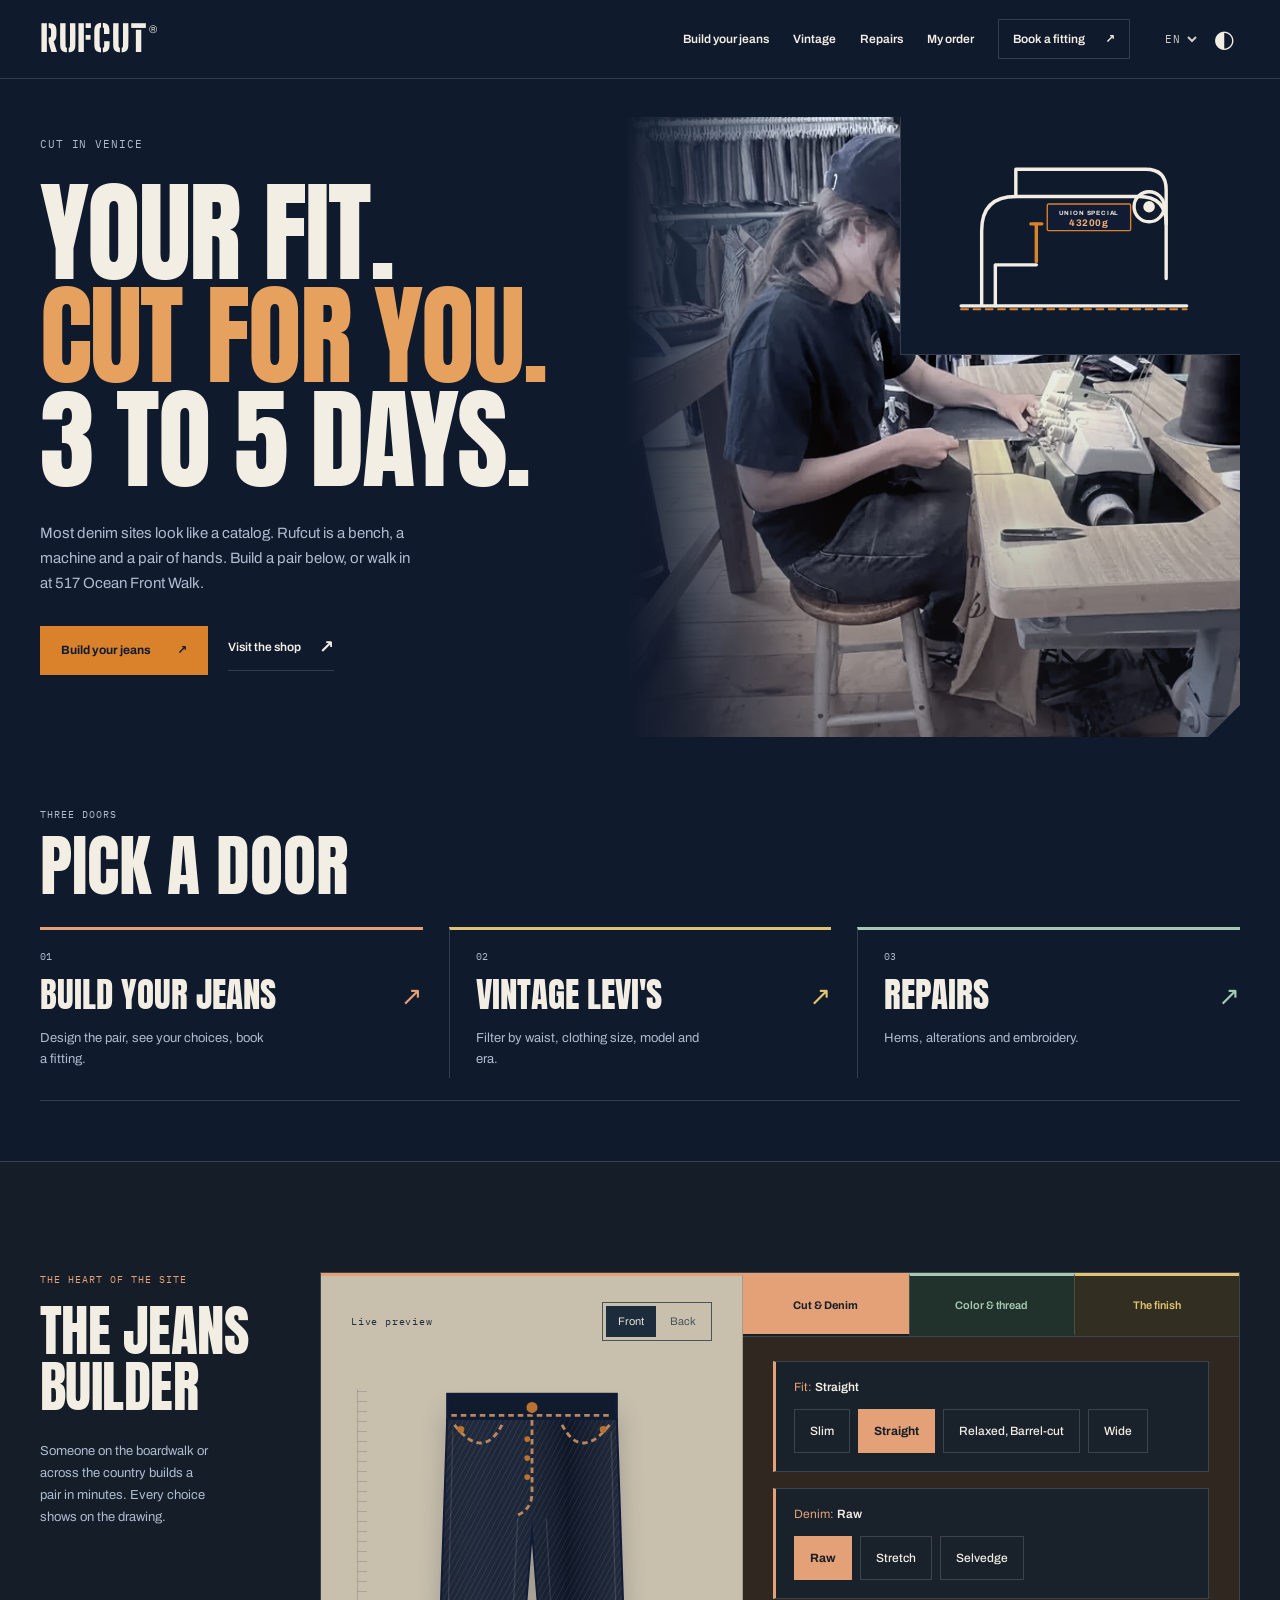
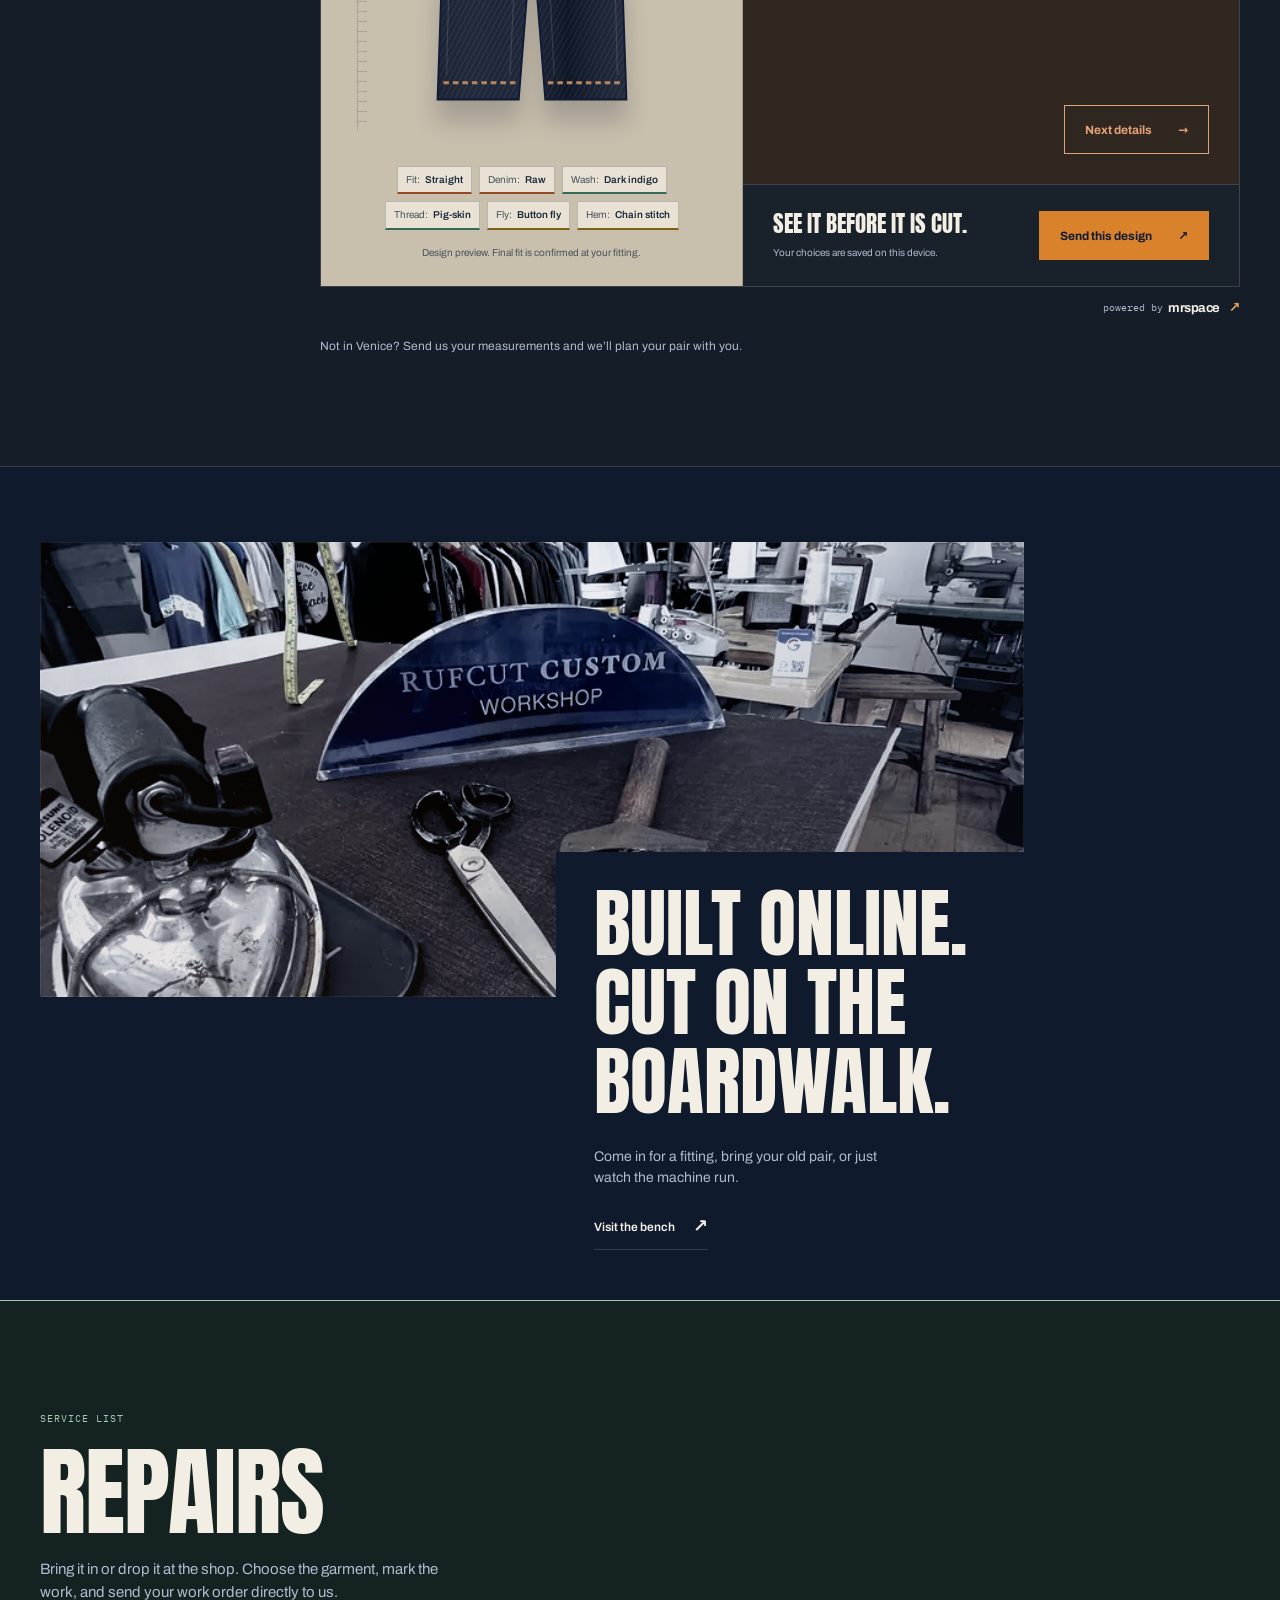
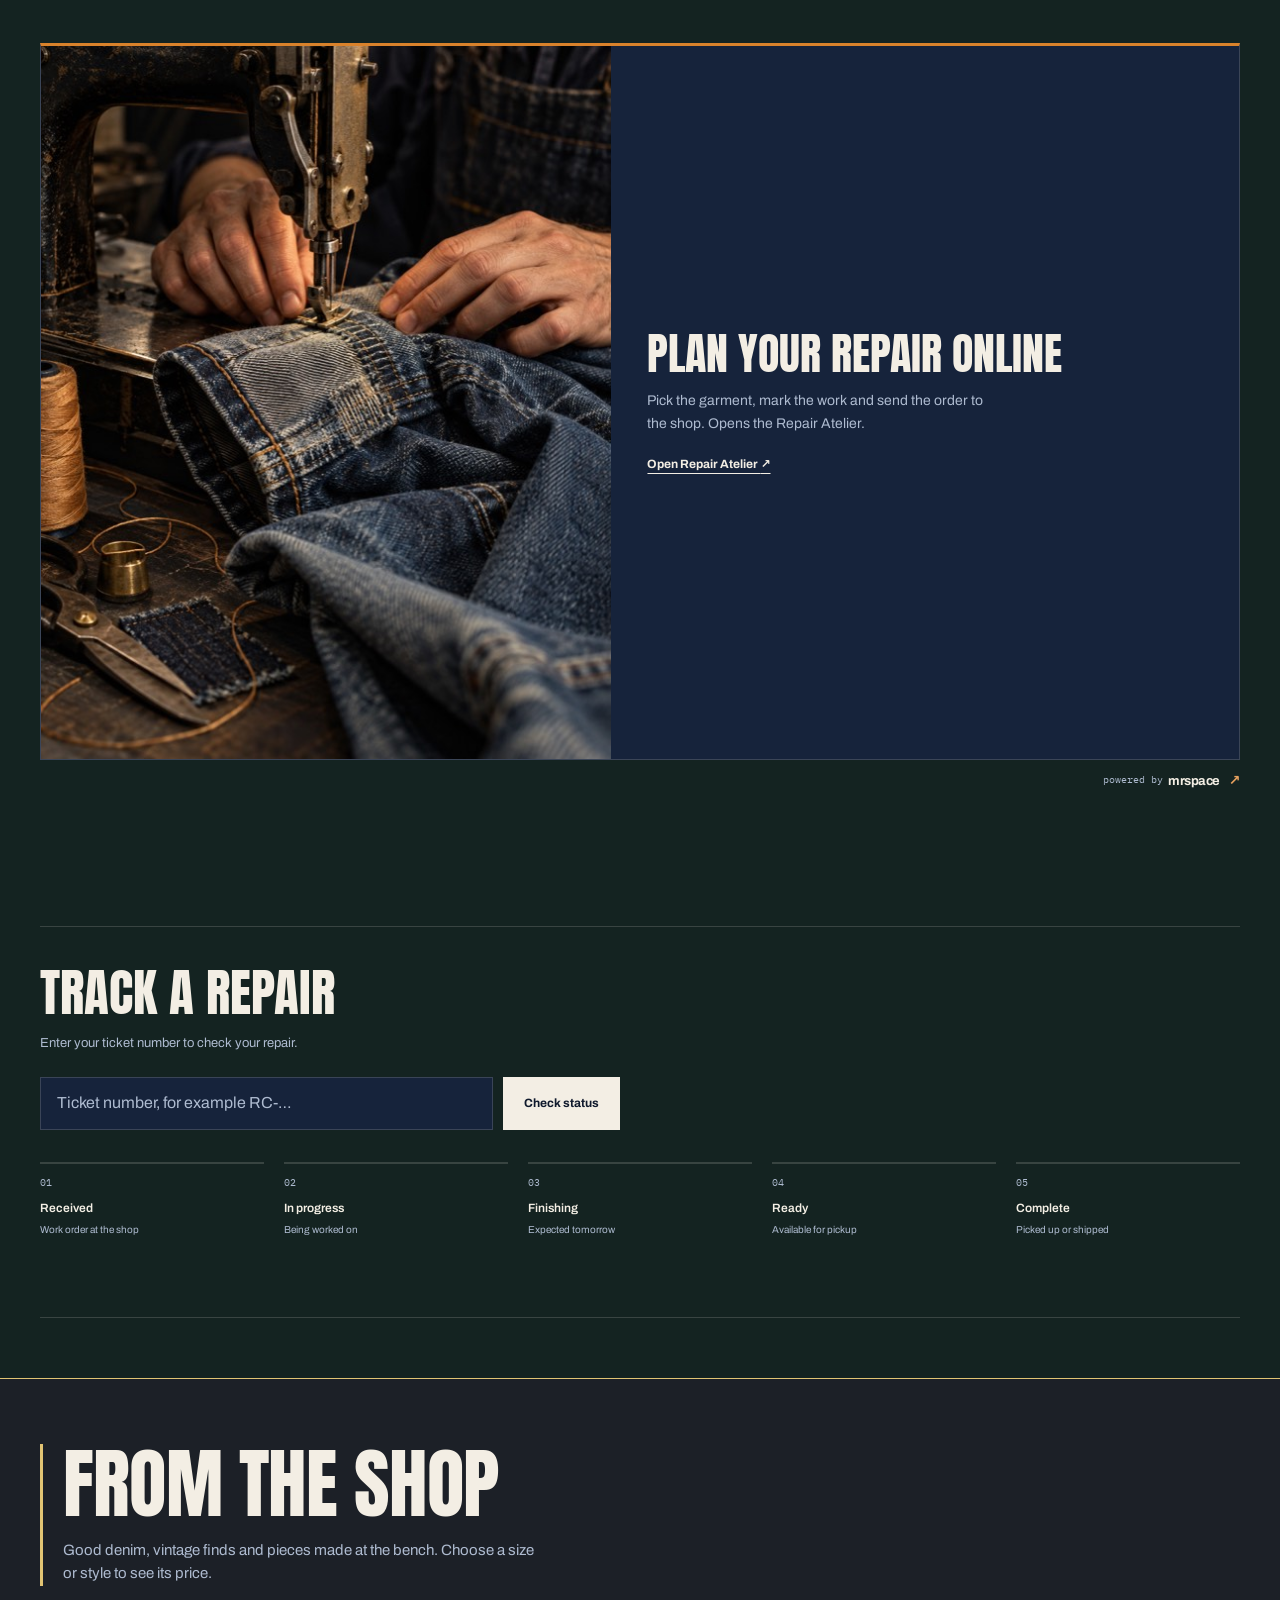
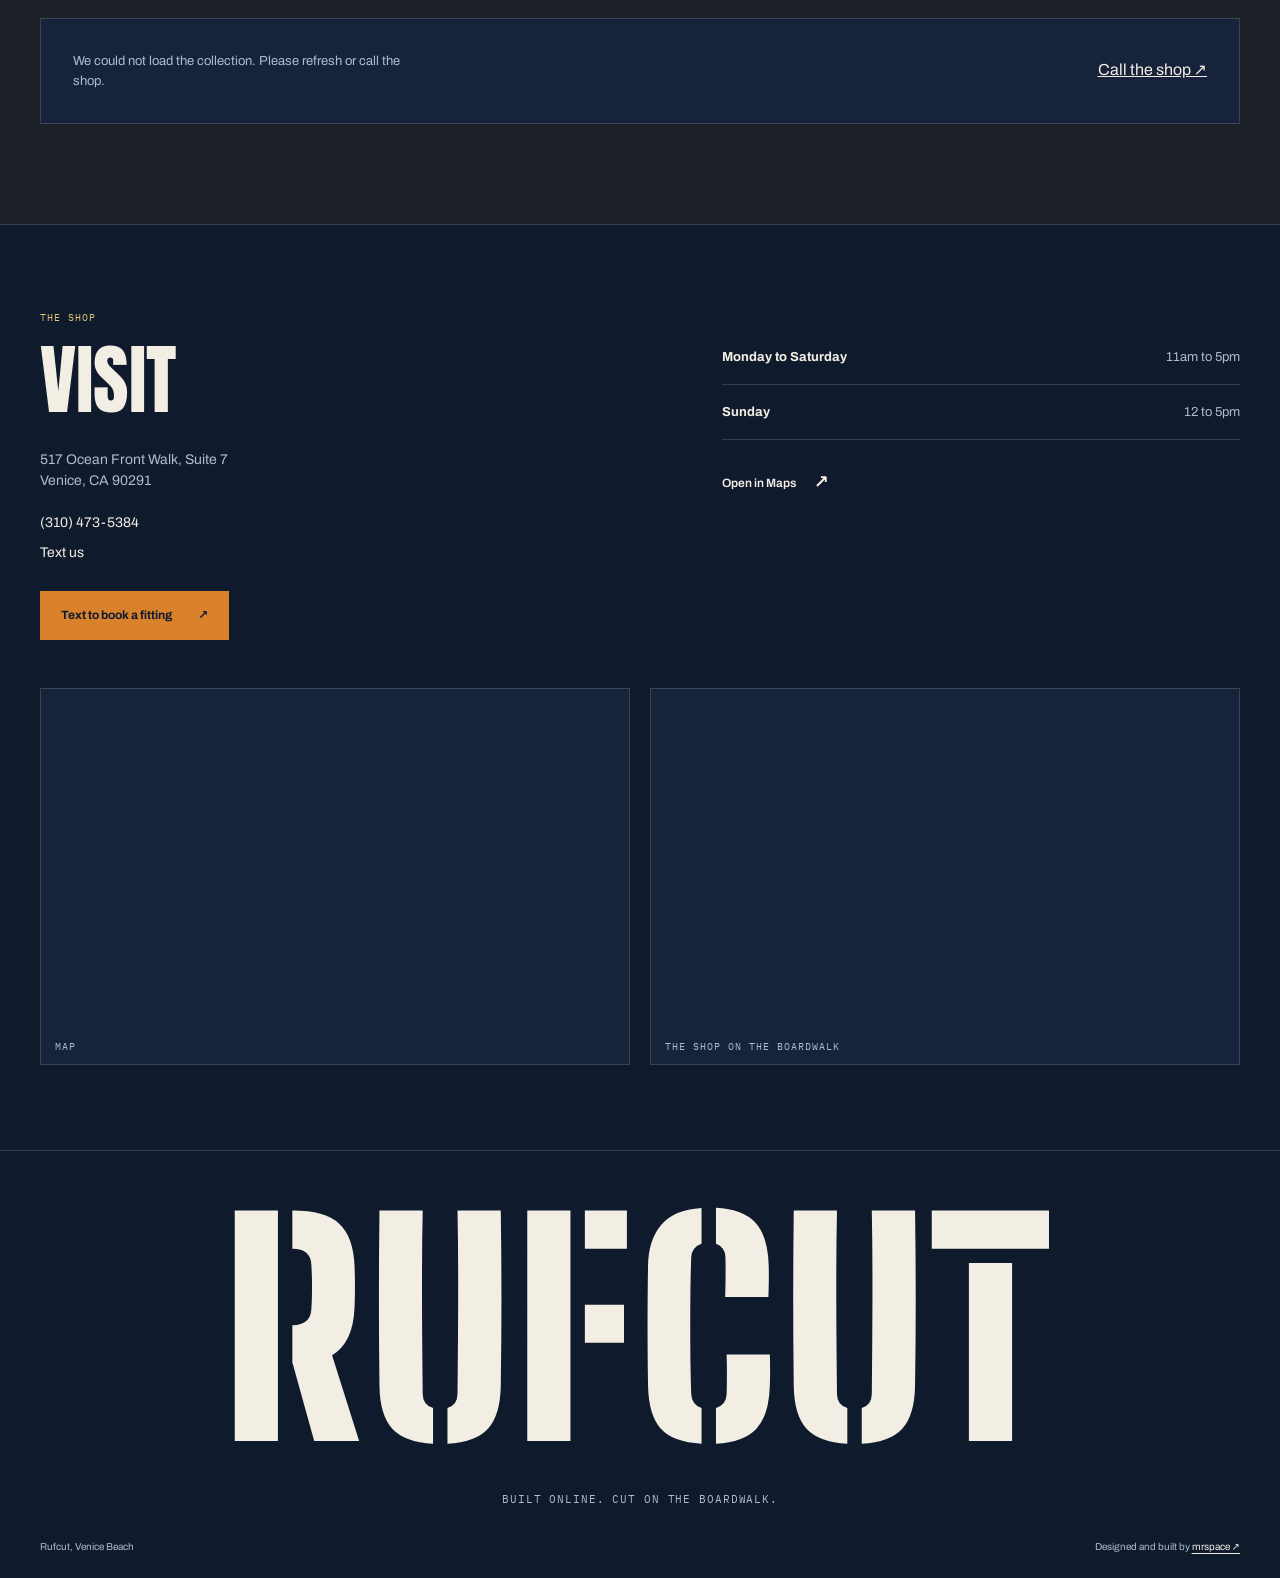
==== index.html @ 34ff06d5 "Add files via upload" ====
<!DOCTYPE html>
<html lang="en" data-theme="dark">
<head>
<meta charset="utf-8"><meta name="viewport" content="width=device-width,initial-scale=1,viewport-fit=cover">
<script>try{const savedTheme=localStorage.getItem('rufcut-theme');if(['light','dark'].includes(savedTheme))document.documentElement.dataset.theme=savedTheme}catch{}</script>
<title>Rufcut | Custom denim, vintage & repairs</title>
<meta name="description" content="Custom jeans, vintage denim and clothing repairs in Venice Beach. Design your pair or plan a repair with Rufcut.">
<meta name="robots" content="index,follow"><link rel="canonical" href="https://www.rufcutjeans.com/"><meta property="og:title" content="Rufcut | Custom denim, vintage & repairs"><meta property="og:image" content="https://www.rufcutjeans.com/media/rufcut-store.webp">
<link rel="icon" href="data:image/svg+xml,<svg xmlns='http://www.w3.org/2000/svg' viewBox='0 0 100 100'><rect width='100' height='100' fill='%231B2A4E'/><rect x='14' y='14' width='72' height='72' fill='none' stroke='%23D9822B' stroke-width='5' stroke-dasharray='9 6'/></svg>">
<link rel="preload" href="media/rufcut-store.webp" as="image" fetchpriority="high" imagesrcset="media/rufcut-store-576.webp 576w, media/rufcut-store-768.webp 768w, media/rufcut-store.webp 1152w" imagesizes="(max-width: 767px) calc(100vw - 36px), (max-width: 1100px) 46vw, 604px"><link rel="preload" href="../assets/fonts/studio-3.woff2" as="font" type="font/woff2" crossorigin>
<link rel="stylesheet" href="fonts.css?v=20261014-stencil"><link rel="stylesheet" href="homepage.css?v=20261014-stencil">
<script defer src="../assets/ms-config.js"></script><script defer src="../assets/i18n.js?v=20261008-editor" data-dict="rufcut-" data-dict-version="20261011-catalog"></script><script defer src="pair-order.js?v=20261009-orders"></script><script defer src="homepage.js?v=20261014-visit"></script><script defer src="../assets/ms-storefront.js?v=20261014-cart"></script><script defer src="../assets/ms-site-catalog.js?v=20261014-handover"></script><script defer src="homepage-stock.js?v=20261014-handover"></script>
<script type="application/json" id="ms-editor-config">{"version":1,"page":{"en":"Home","tr":"Ana sayfa","es":"Inicio","de":"Startseite","fr":"Accueil"},"sections":{"opening":{"en":"Opening","tr":"Açılış","es":"Presentación","de":"Einstieg","fr":"Présentation"},"doors":{"en":"Three doors","tr":"Üç kapı","es":"Tres puertas","de":"Drei Türen","fr":"Trois portes"},"maker":{"en":"Jean Maker","tr":"Jean Maker","es":"Jean Maker","de":"Jean Maker","fr":"Jean Maker"},"workshop":{"en":"Workshop story","tr":"Atölye hikâyesi","es":"Historia del taller","de":"Werkstattgeschichte","fr":"Histoire de l’atelier"},"repairs":{"en":"Repairs","tr":"Tamir","es":"Reparaciones","de":"Reparaturen","fr":"Retouches"},"tracking":{"en":"Repair tracking","tr":"Tamir takibi","es":"Seguimiento de reparación","de":"Reparaturverfolgung","fr":"Suivi des retouches"},"vintage":{"en":"Vintage shop","tr":"Vintage mağazası","es":"Tienda vintage","de":"Vintage-Shop","fr":"Boutique vintage"},"visit":{"en":"Shop and contact","tr":"Mağaza ve iletişim","es":"Tienda y contacto","de":"Laden und Kontakt","fr":"Boutique et contact"}},"fields":{"openingPhoto":{"en":"Opening photo","tr":"Açılış fotoğrafı","es":"Foto de presentación","de":"Einstiegsfoto","fr":"Photo de présentation"},"workshopPhoto":{"en":"Workshop photo","tr":"Atölye fotoğrafı","es":"Foto del taller","de":"Werkstattfoto","fr":"Photo de l’atelier"},"cutDenim":{"en":"Cut & Denim button","tr":"Cut & Denim düğmesi","es":"Botón Corte y denim","de":"Schaltfläche Schnitt und Denim","fr":"Bouton Coupe et denim"},"maker-tab-0":{"en":"Cut & Denim button","tr":"Cut & Denim düğmesi","es":"Botón Corte y denim","de":"Schaltfläche Schnitt und Denim","fr":"Bouton Coupe et denim"}}}</script>
</head>
<body>
<a class="skip-link" href="#build" data-ms-field="page.a.1">Skip to content</a>
<header><div class="wrap header-inner"><a class="logo" href="#top" data-noi18n data-ms-field="header.a.1">RUFCUT<span aria-hidden="true">®</span></a>
<nav aria-label="Main"><a href="#build" data-ms-field="header.a.2">Build your jeans</a><a href="#vintage" data-ms-field="header.a.3">Vintage</a><a href="#repairs" data-ms-field="header.a.4">Repairs</a><a href="#order" data-ms-field="header.a.5">My order</a><a class="book" href="#visit" data-ms-field="header.a.6">Book a fitting <span aria-hidden="true">↗</span></a></nav>
<div class="header-tools"><span data-lang-host></span><button id="themeToggle" data-ms-editor-nav type="button" aria-label="Switch color theme" data-ms-field="themeToggle"><span aria-hidden="true">◐</span></button></div></div></header>
<main id="top">
<section class="hero" data-ms-section="opening"><div class="wrap hero-layout">
<div class="hero-copy"><p class="hero-kicker" data-ms-field="opening.p.1">Cut in Venice</p><h1 data-ms-step="Your main promise and turnaround, from the original Rufcut prototype. Tap to change it." data-ms-field="opening.h1.1"><span>Your fit.</span><span class="accent">Cut for you.</span><span>3 to 5 days.</span></h1><p data-ms-field="opening.p.2">Most denim sites look like a catalog. Rufcut is a bench, a machine and a pair of hands. Build a pair below, or walk in at 517 Ocean Front Walk.</p><div class="hero-actions"><a class="btn primary" href="#build" data-ms-field="opening.a.1">Build your jeans <span aria-hidden="true">↗</span></a><a class="text-link" href="#visit" data-ms-field="opening.a.2">Visit the shop <span aria-hidden="true">↗</span></a></div></div>
<div class="hero-art"><img id="openingPhoto" data-ms-edit data-ms-label="openingPhoto" data-ms-step="photo" src="media/rufcut-store.webp" srcset="media/rufcut-store-576.webp 576w, media/rufcut-store-768.webp 768w, media/rufcut-store.webp 1152w" sizes="(max-width: 767px) calc(100vw - 36px), (max-width: 1100px) 46vw, 604px" width="1152" height="1536" alt="Sewing denim in Rufcut’s Venice Beach atelier" fetchpriority="high" data-ms-field="openingPhoto"><aside class="machine-corner"><svg class="machine-plate" viewBox="0 0 400 300" role="img" aria-label="Union Special 43200g sewing machine" fill="none" stroke="currentColor" stroke-width="5" stroke-linejoin="round" stroke-linecap="round">
     <path d="M40 250H370M70 250V140Q70 90 120 90H300Q340 90 340 130V210"/>
     <path d="M120 90V50H310Q340 50 340 80V130"/>
     <circle cx="315" cy="105" r="22"/><circle cx="315" cy="105" r="6" fill="#F3EEE4"/>
     <path d="M90 250V190H150"/>
     <g class="machine-mark" stroke="none" text-anchor="middle" font-family="Archivo,Arial,sans-serif" font-weight="700">
      <rect x="166" y="101" width="122" height="39" rx="2" fill="#111B33" stroke="#D9822B" stroke-width="2"/>
      <text x="227" y="117" fill="#F3EEE4" font-size="9" letter-spacing="1.2">UNION SPECIAL</text>
      <text x="227" y="133" fill="#F1B177" font-size="14" letter-spacing=".8">43200g</text>
     </g>
     <g class="needle"><path d="M150 130V185" stroke="#D9822B"/><path d="M142 130H158" stroke="#D9822B"/></g>
     <path d="M40 255H370" stroke="#D9822B" stroke-width="3" stroke-dasharray="10 8"/>
    </svg></aside></div>
</div></section>
<section data-ms-section="doors" class="doors-section" aria-labelledby="doorsTitle"><div class="wrap"><p class="section-kicker" data-ms-field="doors.p.1">Three doors</p><h2 id="doorsTitle" data-ms-field="doorsTitle">Pick a door</h2><div class="studio-links"><a href="#build" data-ms-field="doors.a.1"><span class="door-number" aria-hidden="true">01</span><strong>Build your jeans <span aria-hidden="true">↗</span></strong><p data-ms-field="doors.p.2">Design the pair, see your choices, book a fitting.</p></a><a href="#vintage" data-ms-field="doors.a.2"><span class="door-number" aria-hidden="true">02</span><strong>Vintage Levi's <span aria-hidden="true">↗</span></strong><p data-ms-field="doors.p.3">Filter by waist, clothing size, model and era.</p></a><a href="#repairs" data-ms-field="doors.a.3"><span class="door-number" aria-hidden="true">03</span><strong>Repairs <span aria-hidden="true">↗</span></strong><p data-ms-field="doors.p.4">Hems, alterations and embroidery.</p></a></div></div></section>
<section data-ms-section="maker" id="build" class="maker-section"><div class="wrap">
<div class="section-heading"><p class="section-kicker" data-ms-field="maker.p.1">The heart of the site</p><h2 data-ms-field="maker.h2.1">The jeans builder</h2><p data-ms-field="maker.p.2">Someone on the boardwalk or across the country builds a pair in minutes. Every choice shows on the drawing.</p></div>
<div class="builder" data-ms-group data-ms-step="Your Jean Maker. Confirm fits, fabrics and finishes before launch.">
<div class="preview"><div class="preview-top"><span>Live preview</span><div class="view-switch" role="group" aria-label="Preview view"><button type="button" data-view="front" data-ms-editor-nav aria-pressed="true" data-ms-field="maker.button.1">Front</button><button type="button" data-view="back" data-ms-editor-nav aria-pressed="false" data-ms-field="maker.button.2">Back</button></div></div>
<div class="garment-stage"><span class="ruler" aria-hidden="true"></span><svg id="jeansPreview" viewBox="-14 0 158 216" aria-label="Preview of your jeans" role="img">
      <defs><pattern id="stripeWide" width="16" height="16" patternUnits="userSpaceOnUse"><rect width="8" height="16" fill="#1E3466"/><rect x="8" width="8" height="16" fill="#F6F3EC"/></pattern><pattern id="stripeNarrow" width="8" height="8" patternUnits="userSpaceOnUse"><rect width="4" height="8" fill="#1E3466"/><rect x="4" width="4" height="8" fill="#F6F3EC"/></pattern><pattern id="denimWeave" width="3" height="3" patternUnits="userSpaceOnUse" patternTransform="rotate(28)"><path d="M0 0V3" stroke="#ffffff" stroke-opacity=".16" stroke-width=".6"/></pattern><linearGradient id="clothLight" x1="0" x2="1"><stop stop-color="#000" stop-opacity=".2"/><stop offset=".35" stop-color="#fff" stop-opacity=".05"/><stop offset=".65" stop-color="#000" stop-opacity=".16"/><stop offset="1" stop-color="#fff" stop-opacity=".09"/></linearGradient><clipPath id="jeansClip"><path id="jClip" d="M12 24 L6 200 H56 L65 86 L74 200 H124 L118 24 Z"/></clipPath></defs>
      <path id="jBody" d="M12 24 L6 200 H56 L65 86 L74 200 H124 L118 24 Z" fill="#111B2E" stroke="#111B33" stroke-width="2.5"/>
      <rect id="jBand" x="12" y="8" width="106" height="16" fill="#111B2E" stroke="#111B33" stroke-width="2.5"/>
      <g clip-path="url(#jeansClip)" pointer-events="none"><rect x="-10" y="24" width="150" height="180" fill="url(#denimWeave)"/><rect x="-10" y="24" width="150" height="180" fill="url(#clothLight)"/></g><g fill="none" stroke="#ffffff" stroke-opacity=".12" stroke-width=".8"><path d="M15 31L11 185M115 31L119 185M56 86L51 185M74 86L79 185"/></g><g id="jStitch" fill="none" stroke="#D9822B" stroke-width="1.8" stroke-dasharray="3.5 2.5">
       <path d="M14 21 H116"/>
       <path d="M65 24 V70 Q65 80 56 84"/>
       <path d="M16 27 Q34 50 46 27"/><path d="M114 27 Q96 50 84 27"/>
       <path id="hemL" d="M9 190 H55"/><path id="hemR" d="M75 190 H121"/>
      </g>
      <g id="jBack" fill="none" stroke="#B88762" stroke-width="1.4" hidden><path d="M19 47H49L47 76L32 82L17 76ZM81 47H111L113 76L98 82L83 76Z"/><path d="M19 55Q32 66 49 55M81 55Q98 66 111 55M15 31L65 44L115 31"/></g><g id="jFly"></g>
      <rect id="cuffL" x="5" y="186" width="52" height="14" fill="none"/>
      <rect id="cuffR" x="73" y="186" width="52" height="14" fill="none"/>
      <circle id="btn1" cx="65" cy="16" r="4" fill="#B87333" stroke="#111B33" stroke-width="1"/>
      <circle cx="20" cy="30" r="2.2" fill="#B87333"/><circle cx="110" cy="30" r="2.2" fill="#B87333"/>
     </svg></div><div class="summary" id="summary" data-ms-runtime aria-live="polite"></div><p class="preview-note" data-ms-field="maker.p.3">Design preview. Final fit is confirmed at your fitting.</p></div>
<div class="opts"><div class="maker-tabs" role="tablist" aria-label="Jean Maker choices"><button type="button" data-ms-label="cutDenim" id="maker-tab-0" role="tab" aria-controls="maker-panel-0" aria-selected="true" tabindex="0" data-ms-field="maker-tab-0">Cut & Denim</button><button type="button" id="maker-tab-1" role="tab" aria-controls="maker-panel-1" aria-selected="false" tabindex="-1" data-ms-field="maker-tab-1">Color & thread</button><button type="button" id="maker-tab-2" role="tab" aria-controls="maker-panel-2" aria-selected="false" tabindex="-1" data-ms-field="maker-tab-2">The finish</button></div>
<div id="maker-panel-0" role="tabpanel" aria-labelledby="maker-tab-0" class="maker-panel"><div class="step"><h3 data-ms-field="maker.h3.1" data-ms-runtime>Fit: <b id="vFit"></b></h3><div class="chips" data-k="fit"><button class="chip" data-v="Slim" data-ms-field="maker.button.6">Slim</button><button class="chip" data-v="Straight" data-ms-field="maker.button.7">Straight</button><button class="chip" data-v="Relaxed" data-ms-field="maker.button.8">Relaxed, Barrel-cut</button><button class="chip" data-v="Wide" data-ms-field="maker.button.9">Wide</button></div></div><div class="step"><h3 data-ms-field="maker.h3.2" data-ms-runtime>Denim: <b id="vDenim"></b></h3><div class="chips" data-k="denim"><button class="chip" data-v="Raw" data-ms-field="maker.button.10">Raw</button><button class="chip" data-v="Stretch" data-ms-field="maker.button.11">Stretch</button><button class="chip" data-v="Selvedge" data-ms-field="maker.button.12">Selvedge</button></div></div></div><div id="maker-panel-1" role="tabpanel" aria-labelledby="maker-tab-1" class="maker-panel" hidden><div class="step"><h3 data-ms-field="maker.h3.3" data-ms-runtime>Wash: <b id="vWash"></b></h3><div class="chips" data-k="wash">
      <button class="sw" data-v="Dark indigo" style="background:#111B2E" aria-label="Dark indigo" data-ms-field="maker.button.13" data-ms-color data-ms-color-group="Wash"></button>
      <button class="sw" data-v="Wide blue/white stripe" style="background:repeating-linear-gradient(90deg,#1E3466 0 8px,#F6F3EC 8px 16px)" aria-label="Wide blue and white stripe" data-ms-field="maker.button.14" data-ms-choice data-ms-color-group="Wash"></button>
      <button class="sw" data-v="Narrow blue/white stripe" style="background:repeating-linear-gradient(90deg,#1E3466 0 4px,#F6F3EC 4px 8px)" aria-label="Narrow blue and white stripe" data-ms-field="maker.button.15" data-ms-choice data-ms-color-group="Wash"></button>
      <button class="sw" data-v="Black" style="background:#232427" aria-label="Black" data-ms-field="maker.button.16" data-ms-color data-ms-color-group="Wash"></button>
      <button class="sw" data-v="White" style="background:#F6F3EC" aria-label="White" data-ms-field="maker.button.17" data-ms-color data-ms-color-group="Wash"></button></div></div><div class="step"><h3 data-ms-field="maker.h3.4" data-ms-runtime>Thread: <b id="vThread"></b></h3><div class="chips" data-k="thread">
      <button class="sw" data-v="Pig-skin" style="background:#B88762" aria-label="Pig-skin" data-ms-field="maker.button.18" data-ms-color data-ms-color-group="Thread"></button>
      <button class="sw" data-v="Mellow yellow" style="background:#E2B33C" aria-label="Mellow yellow" data-ms-field="maker.button.19" data-ms-color data-ms-color-group="Thread"></button>
      <button class="sw" data-v="White" style="background:#F6F3EC" aria-label="White" data-ms-field="maker.button.20" data-ms-color data-ms-color-group="Thread"></button>
      <button class="sw" data-v="Tonal" style="background:#283750" aria-label="Tonal" data-ms-field="maker.button.21" data-ms-choice data-ms-color-group="Thread"></button>
      <button class="sw" data-v="No contrast" style="background:#111B2E" aria-label="No contrast" data-ms-field="maker.button.22" data-ms-choice data-ms-color-group="Thread"></button></div></div></div><div id="maker-panel-2" role="tabpanel" aria-labelledby="maker-tab-2" class="maker-panel" hidden><div class="step"><h3 data-ms-field="maker.h3.5" data-ms-runtime>Fly: <b id="vFly"></b></h3><div class="chips" data-k="fly"><button class="chip" data-v="Button fly" data-ms-field="maker.button.23">Button fly</button><button class="chip" data-v="Zip fly" data-ms-field="maker.button.24">Zip fly</button></div></div><div class="step"><h3 data-ms-field="maker.h3.6" data-ms-runtime>Hem: <b id="vHem"></b></h3><div class="chips" data-k="hem"><button class="chip" data-v="Chain stitch" data-ms-field="maker.button.25">Chain stitch</button><button class="chip" data-v="Cuffed" data-ms-field="maker.button.26">Cuffed</button><button class="chip" data-v="Raw edge" data-ms-field="maker.button.27">Raw edge</button></div></div></div><div class="maker-navigation"><button type="button" class="text-link" id="makerPrevious" data-ms-editor-nav hidden data-ms-field="makerPrevious">Previous</button><button type="button" class="btn secondary" id="makerNext" data-ms-editor-nav data-ms-field="makerNext">Next details <span aria-hidden="true">→</span></button></div>
<div class="ready"><div><strong>See it before it is cut.</strong><small data-ms-field="maker.small.1">Your choices are saved on this device.</small></div><button type="button" class="btn primary" id="requestPair" data-ms-field="requestPair">Send this design <span aria-hidden="true">↗</span></button></div></div>
</div><p class="powered" data-noi18n data-ms-skip data-ms-field="maker.p.4">powered by <a href="https://mrspace.online/" data-ms-field="maker.a.2">mrspace<span aria-hidden="true">↗</span></a></p>
<p class="note" data-ms-field="maker.p.5">Not in Venice? Send us your measurements and we’ll plan your pair with you.</p></div></section>
<section id="workshop" class="craft-story" data-ms-section="workshop"><div class="wrap craft-layout"><figure><img id="workshopPhoto" data-ms-edit data-ms-label="workshopPhoto" data-ms-step="photo" src="media/rufcut-detail.webp" srcset="media/rufcut-detail-800.webp 800w, media/rufcut-detail.webp 1200w" sizes="(max-width: 767px) calc(100vw - 36px), 700px" width="1200" height="628" alt="The Rufcut workshop bench with tailoring tools" loading="lazy" data-ms-field="workshopPhoto"></figure><div><h2 data-ms-field="workshop.h2.1"><span>Built online.</span><br><span>Cut on the boardwalk.</span></h2><p data-ms-field="workshop.p.1">Come in for a fitting, bring your old pair, or just watch the machine run.</p><a class="text-link" href="#visit" data-ms-field="workshop.a.1">Visit the bench <span aria-hidden="true">↗</span></a></div></div><div class="wrap"><div class="grid store-offers" id="workshopOffers" hidden></div></div></section>
<section id="repairs" data-ms-section="repairs"><div class="wrap"><div class="section-heading"><p class="section-kicker" data-ms-field="repairs.p.1">Service list</p><h2 data-ms-field="repairs.h2.1">Repairs</h2><p data-ms-field="repairs.p.2">Bring it in or drop it at the shop. Choose the garment, mark the work, and send your work order directly to us.</p></div>
<a class="repair-card" href="repair/"><img src="repair-atelier.jpg" alt="" loading="lazy" decoding="async"><span><strong>Plan your repair online</strong><small>Pick the garment, mark the work and send the order to the shop. Opens the Repair Atelier.</small><b>Open Repair Atelier <span aria-hidden="true">↗</span></b></span></a><p class="powered" data-noi18n data-ms-skip data-ms-field="repairs.p.3">powered by <a href="https://mrspace.online/" data-ms-field="repairs.a.1">mrspace<span aria-hidden="true">↗</span></a></p>
<div class="repair-footer"><div id="repairServices" class="grid store-offers" hidden></div></div></div></section>
<section id="order" data-ms-section="tracking">
  <div class="wrap">
   <div class="track" data-ms-group data-ms-step="Customers follow their order here. Tap a stage to rename it, and tell us in a note how you number orders today.">
    <h2 data-ms-field="tracking.h2.1">Track a repair</h2>
    <p class="tracker-copy" data-ms-field="tracking.p.1">Enter your ticket number to check your repair.</p><form id="tf"><input id="on" maxlength="32" required placeholder="Ticket number, for example RC-…" aria-label="Repair ticket number" autocomplete="off"><button class="btn" type="submit" data-ms-field="tracking.button.1">Check status</button></form>
    <ol class="stages" id="stages" aria-label="Repair progress">
     <li data-ms-field="tracking.li.1">Received<small data-ms-field="tracking.small.1">Work order at the shop</small></li>
     <li data-ms-field="tracking.li.2">In progress<small data-ms-field="tracking.small.2">Being worked on</small></li>
     <li data-ms-field="tracking.li.3">Finishing<small data-ms-field="tracking.small.3">Expected tomorrow</small></li>
     <li data-ms-field="tracking.li.4">Ready<small data-ms-field="tracking.small.4">Available for pickup</small></li>
     <li data-ms-field="tracking.li.5">Complete<small data-ms-field="tracking.small.5">Picked up or shipped</small></li>
    </ol>
    <div class="msg" id="msg" aria-live="polite"></div>
   </div>
  </div>
 </section>
<section id="vintage" data-ms-section="vintage">
  <div class="wrap">
   <div class="sh"><h2 data-ms-field="vintage.h2.1">From the shop</h2><p data-ms-step="Your vintage comes straight from your Square stock with sizes and prices. Connect Square in your panel, then check this line." data-ms-field="vintage.p.1">Good denim, vintage finds and pieces made at the bench. Choose a size or style to see its price.</p></div>
   <div class="filters category-filters" id="cf" role="group" aria-label="Shop categories" data-ms-skip></div>
   <div class="filters" id="wf"><span>Waist</span><button class="chip" aria-pressed="true" data-w="all" data-ms-field="vintage.button.1">All</button></div>
   <div class="filters" id="sf"><span>Clothing size</span><button class="chip" aria-pressed="true" data-size="all" data-ms-field="vintage.button.2">All</button><button class="chip" data-size="S" data-ms-field="vintage.button.3">S</button><button class="chip" data-size="M" data-ms-field="vintage.button.4">M</button><button class="chip" data-size="L" data-ms-field="vintage.button.5">L</button><button class="chip" data-size="XL" data-ms-field="vintage.button.6">XL</button><button class="chip" data-size="XXL" data-ms-field="vintage.button.7">XXL</button></div>
   <div class="filters" id="mf"><span>Model</span></div>
   <div class="filters" id="ef"><span>Era</span></div>
   <div class="grid" id="items"></div><button type="button" class="btn secondary more-pieces" id="morePieces" hidden data-ms-field="morePieces">Show more pieces <span aria-hidden="true">↓</span></button>

  </div>
 </section>
<section id="visit" data-ms-section="visit"><div class="wrap visit"><div><p class="section-kicker" data-ms-field="visit.p.1">The shop</p><h2 data-ms-field="visit.h2.1">Visit</h2><p data-ms-step="Check the shop address and contact details." data-ms-field="visit.p.2">517 Ocean Front Walk, Suite 7<br>Venice, CA 90291</p><div class="visit-links"><a href="tel:+13104735384" data-ms-field="visit.a.1">(310) 473-5384</a><a href="sms:+13104735384" data-ms-field="visit.a.2">Text us</a></div><a class="btn primary" href="sms:+13104735384?&amp;body=Hi%20Rufcut%2C%20I%27d%20like%20to%20book%20a%20fitting." data-ms-field="visit.a.3">Text to book a fitting <span aria-hidden="true">↗</span></a></div><div class="visit-details"><div class="hours" aria-label="Opening hours" data-ms-edit data-ms-field="visit.div.1"><div><strong>Monday to Saturday</strong><span>11am to 5pm</span></div><div><strong>Sunday</strong><span>12 to 5pm</span></div></div><a class="text-link" href="https://maps.google.com/?q=517+Ocean+Front+Walk+Venice+CA" target="_blank" rel="noopener" data-ms-field="visit.a.4">Open in Maps <span aria-hidden="true">↗</span></a></div></div><div class="wrap visit-maps"><figure><iframe src="https://maps.google.com/maps?q=Rufcut%2C%20517%20Ocean%20Front%20Walk%2C%20Venice%2C%20CA%2090291&amp;z=17&amp;output=embed" title="Rufcut on the map" loading="lazy" referrerpolicy="no-referrer-when-downgrade"></iframe><figcaption>Map</figcaption></figure><figure><iframe src="https://www.google.com/maps/embed?pb=!6m7!1m6!2m2!1d33.99285!2d-118.47905!3f70!4f0!5f1" title="Street view of the Rufcut shop" loading="lazy" allowfullscreen referrerpolicy="no-referrer-when-downgrade"></iframe><figcaption>The shop on the boardwalk</figcaption></figure></div></section>
</main><footer data-ms-skip><div class="wrap"><a class="footer-wordmark" href="#top" data-noi18n data-ms-field="footer.a.1">RUFCUT</a><p class="footer-slogan" data-ms-field="footer.p.1"><span>Built online.</span> <span>Cut on the boardwalk.</span></p><div class="footer-bottom"><p data-ms-field="footer.p.2">Rufcut, Venice Beach</p><p data-ms-field="footer.p.3">Designed and built by <a href="https://mrspace.online/" data-noi18n data-ms-field="footer.a.2">mrspace ↗</a></p></div></div></footer>
</body></html>
---- fonts.css ----
/* Existing Rufcut brand fonts, served locally with their OFL licenses in assets/fonts. */
@font-face{font-family:Anton;src:url(media/anton-latin-ext.woff2) format('woff2');font-weight:400;font-display:swap;unicode-range:U+0100-02BA,U+02BD-02C5,U+02C7-02CC,U+02CE-02D7,U+02DD-02FF,U+0304,U+0308,U+0329,U+1D00-1DBF,U+1E00-1E9F,U+1EF2-1EFF,U+2020,U+20A0-20AB,U+20AD-20C4,U+2113,U+2C60-2C7F,U+A720-A7FF}
@font-face{font-family:Anton;src:url(../assets/fonts/studio-3.woff2) format('woff2');font-weight:400;font-display:swap}
@font-face{font-family:Archivo;src:url(../assets/fonts/studio-5.woff2) format('woff2');font-weight:400 700;font-display:swap;unicode-range:U+0100-02BA,U+02BD-02C5,U+02C7-02CC,U+02CE-02D7,U+02DD-02FF,U+0304,U+0308,U+0329,U+1D00-1DBF,U+1E00-1E9F,U+1EF2-1EFF,U+2020,U+20A0-20AB,U+20AD-20C4,U+2113,U+2C60-2C7F,U+A720-A7FF}
@font-face{font-family:Archivo;src:url(../assets/fonts/studio-6.woff2) format('woff2');font-weight:400 700;font-display:swap}
@font-face{font-family:'IBM Plex Mono';src:url(../assets/fonts/studio-10.woff2) format('woff2');font-weight:400 500;font-display:swap;unicode-range:U+0100-02BA,U+02BD-02C5,U+02C7-02CC,U+02CE-02D7,U+02DD-02FF,U+0304,U+0308,U+0329,U+1D00-1DBF,U+1E00-1E9F,U+1EF2-1EFF,U+2020,U+20A0-20AB,U+20AD-20C4,U+2113,U+2C60-2C7F,U+A720-A7FF}
@font-face{font-family:'IBM Plex Mono';src:url(../assets/fonts/studio-11.woff2) format('woff2');font-weight:400 500;font-display:swap}
@font-face{font-family:'Rufcut Stencil';src:url(media/rufcut-stencil-900.woff2) format('woff2');font-weight:900;font-display:swap}
---- homepage.css ----
/* Rufcut 2026. Sharp workshop geometry, indigo, copper and the existing brand type.
   Layers: header 20, skip link 30. Photography stays in its own content plane. */
:root{
 --paper:#eef0f1;--ink:#16233e;--mute:#526078;--rule:#16233e29;--panel:#f9fafb;
 --ind:#1b2a4e;--deep:#111b33;--cop:#d9822b;--accent-text:#92501c;--preview:#dce2e7;
 --raw:#f3eee4;--display:Anton,Impact,'Arial Narrow',sans-serif;--body:Archivo,system-ui,sans-serif;
 --mono:'IBM Plex Mono',monospace;--ease:cubic-bezier(.23,1,.32,1);color-scheme:light;
}
@media(prefers-color-scheme:dark){:root:not([data-theme="light"]){--paper:#101a2d;--ink:#f3eee4;--mute:#aebbd0;--rule:#f3eee42a;--panel:#16233b;--accent-text:#e6a15f;--preview:#1e304b;color-scheme:dark}}
:root[data-theme="dark"]{--paper:#101a2d;--ink:#f3eee4;--mute:#aebbd0;--rule:#f3eee42a;--panel:#16233b;--accent-text:#e6a15f;--preview:#1e304b;color-scheme:dark}
*,*::before,*::after{box-sizing:border-box}html{scroll-behavior:smooth;scroll-padding-top:100px;-webkit-text-size-adjust:100%;background:var(--paper)}
body{margin:0;background:var(--paper);color:var(--ink);font:16px/1.55 var(--body);-webkit-font-smoothing:antialiased}
button,input,select,textarea{font:inherit}button{cursor:pointer;color:inherit}a{color:inherit}img,svg{display:block;max-width:100%}figure,h1,h2,h3,h4,p{margin:0}[hidden]{display:none!important}
:focus-visible{outline:3px solid var(--cop);outline-offset:4px}button:disabled{cursor:wait;opacity:.6}.wrap{width:min(1320px,calc(100% - 80px));margin-inline:auto}
.skip-link{position:fixed;top:-80px;left:20px;padding:12px 20px;background:var(--cop);color:var(--deep);z-index:30}.skip-link:focus{top:12px}
header{position:sticky;top:0;z-index:20;background:var(--paper);border-bottom:1px solid var(--rule)}.header-inner{display:flex;align-items:center;gap:28px;height:78px}
.logo{font:36px/1 var(--display);text-decoration:none;letter-spacing:.015em;display:flex;align-items:start;gap:3px}.logo>span{font:11px var(--body);padding-top:2px}
nav{display:flex;align-items:center;gap:24px;margin-left:auto}nav a{text-decoration:none;font-size:12px;font-weight:600;white-space:nowrap}.book{border:1px solid var(--rule);padding:10px 14px;display:flex;gap:20px}
.header-tools{display:flex;align-items:center;gap:8px}.header-tools .lang-pick{border:0!important;border-radius:0!important;padding:8px 3px!important;font:11px var(--mono)!important}.header-tools button{border:0;background:none;width:32px;height:36px;font-size:24px;line-height:1}
section{padding-block:110px}.hero{padding-block:38px 50px}.hero-layout{display:grid;grid-template-columns:minmax(0,1.06fr) minmax(0,.94fr);align-items:center;gap:36px}
.hero-copy{padding-block:22px}.hero-kicker{font:11px var(--mono);letter-spacing:.08em;text-transform:uppercase;color:var(--mute);margin-bottom:30px}
.hero h1{font:clamp(76px,8.45vw,125px)/.98 var(--display);text-transform:uppercase;letter-spacing:-.018em}.hero h1 span{display:block;white-space:nowrap}.accent{color:var(--accent-text)}
.hero-copy>p:last-of-type{font-size:17px;max-width:39ch;color:var(--mute);margin-top:28px;line-height:1.65}.hero-actions{display:flex;align-items:center;flex-wrap:wrap;gap:20px;margin-top:30px}
.btn{display:inline-flex;align-items:center;justify-content:space-between;gap:26px;min-height:49px;padding:14px 20px;border:1px solid transparent;text-decoration:none;font-size:12px;font-weight:700;white-space:nowrap;transition:transform 160ms var(--ease),background-color 180ms ease,color 180ms ease}
.btn.primary{background:var(--cop);border-color:var(--cop);color:#111b33}.btn.secondary{background:transparent;border-color:var(--rule);color:var(--ink)}.btn:active,button:active{transform:scale(.98)}
.text-link{display:inline-flex;align-items:center;gap:18px;font-size:12px;font-weight:600;text-decoration:none;border:0;padding:4px 0;background:none;color:var(--ink)}.text-link span{font-size:18px}.hero-actions .text-link{border-bottom:1px solid var(--rule);padding-bottom:8px}
.hero-art{position:relative;height:565px;background:var(--ind);overflow:hidden}.hero-art>img{width:100%;height:100%;object-fit:cover;object-position:60% 50%}
.machine-corner{position:absolute;top:0;right:0;width:206px;padding:14px 18px 12px;background:var(--paper);border-left:1px solid var(--rule);border-bottom:1px solid var(--rule)}.machine-plate{width:100%;height:125px}
.studio-links{display:grid;grid-template-columns:1.06fr .94fr;gap:36px;border-block:1px solid var(--rule);padding-block:24px}.studio-links>a{display:flex;align-items:center;justify-content:space-between;gap:15px;text-decoration:none}.studio-links>a+a{border-left:1px solid var(--rule);padding-left:32px}.studio-links>a>span{font-size:12px;color:var(--mute)}.studio-links strong{font:26px/1.1 var(--display);text-transform:uppercase;display:flex;align-items:center;gap:40px}.studio-links strong>span{font:24px var(--body);color:var(--accent-text)}
.section-heading{margin-bottom:38px}.section-heading h2,.sh h2{font:clamp(52px,6vw,84px)/1.03 var(--display);text-transform:uppercase;letter-spacing:-.01em}.section-heading p,.sh p{font-size:15px;color:var(--mute);max-width:54ch;margin-top:16px}
.builder{display:grid;grid-template-columns:minmax(0,.92fr) minmax(0,1.08fr);border:1px solid var(--rule);background:var(--panel)}.preview{background:var(--preview);position:relative;padding:26px 30px;display:flex;flex-direction:column;min-width:0;border-right:1px solid var(--rule)}
.preview-top{display:flex;justify-content:space-between;align-items:center;gap:20px}.preview-top>span{font:10px var(--mono);letter-spacing:.08em;color:var(--mute)}.view-switch{display:flex;gap:2px;border:1px solid var(--rule);padding:3px}.view-switch button{min-height:31px;padding:5px 12px;font-size:11px;border:0;background:none;color:var(--mute)}.view-switch button[aria-pressed="true"]{background:var(--ink);color:var(--paper)}
.garment-stage{display:grid;place-items:center;min-height:425px;position:relative;flex:1}.garment-stage>svg{width:290px;height:390px;filter:drop-shadow(0 20px 12px #06112633);position:relative}.ruler{position:absolute;top:48px;bottom:35px;left:6px;width:10px;border-left:1px solid var(--rule);background:repeating-linear-gradient(0deg,transparent 0 9px,var(--rule) 9px 10px);opacity:.7}
.summary{display:flex;flex-wrap:wrap;justify-content:center;gap:7px;min-height:34px}.summary-chip{display:inline-flex;gap:5px;font-size:10px;border:1px solid var(--rule);padding:5px 8px;color:var(--ink);background:var(--paper)}.summary-key{color:var(--mute)}.summary-value{font-weight:600}.preview-note{color:var(--mute);font-size:10px;text-align:center;margin-top:15px}
.opts{display:flex;flex-direction:column;min-width:0}.maker-tabs{display:grid;grid-template-columns:repeat(3,minmax(0,1fr));border-bottom:1px solid var(--rule)}.maker-tabs button{background:transparent;border:0;border-bottom:2px solid transparent;padding:20px 8px;color:var(--mute);font-size:11px;font-weight:600;min-height:63px}.maker-tabs button[aria-selected="true"]{color:var(--ink);border-bottom-color:var(--cop);background:var(--paper)}
.maker-panel{flex:1;padding:24px 30px}.step{padding-block:18px}.step+.step{border-top:1px solid var(--rule);margin-top:13px}.step h3{font:12px var(--body);color:var(--mute);margin-bottom:15px}.step h3 b{color:var(--ink);font-weight:600}.chips{display:flex;flex-wrap:wrap;gap:8px}.chip{min-height:44px;border:1px solid var(--rule);padding:10px 15px;background:transparent;font-size:12px;font-weight:500;color:var(--ink);transition:background-color 160ms ease,border-color 160ms ease}.chip[aria-pressed="true"]{background:var(--ink);color:var(--paper);border-color:var(--ink)}
.sw{width:46px;height:46px;border:3px solid var(--panel);outline:1px solid var(--rule)}.sw[aria-pressed="true"]{outline:2px solid var(--cop);outline-offset:2px}.maker-navigation{display:flex;justify-content:space-between;gap:20px;padding:12px 30px 30px}.maker-navigation>#makerNext{margin-left:auto}.ready{display:flex;justify-content:space-between;align-items:center;gap:15px;padding:26px 30px;border-top:1px solid var(--rule);background:var(--paper)}.ready strong{display:block;font:23px/1.15 var(--display);text-transform:uppercase}.ready small{display:block;color:var(--mute);font-size:10px;margin-top:7px}
.powered{display:flex;justify-content:flex-end;align-items:center;gap:5px;color:var(--mute);font:10px var(--mono);padding-top:12px}.powered>a{font:700 13px var(--body);text-decoration:none;letter-spacing:-.04em;color:var(--ink)}.powered>a>span{margin-left:9px;font-size:14px;color:var(--accent-text)}.note{font-size:12px;color:var(--mute);margin-top:22px}
.craft-story{padding-block:0 35px}.craft-layout{display:grid;grid-template-columns:minmax(0,1.12fr) minmax(0,.88fr);align-items:center;gap:70px}.craft-layout figure{height:410px;overflow:hidden}.craft-layout img{width:100%;height:100%;object-fit:cover}.craft-layout h2{font:clamp(42px,4.6vw,66px)/1.08 var(--display);text-transform:uppercase}.craft-layout p{font-size:15px;color:var(--mute);max-width:33ch;margin:22px 0}.craft-layout .text-link{border-bottom:1px solid var(--rule);padding-bottom:8px}
.repair-shell{border:1px solid var(--rule);background:var(--panel)}.repair-shell iframe{display:block;width:100%;height:740px;border:0;background:var(--panel)}.repair-footer{display:flex;justify-content:space-between;align-items:end;gap:50px;margin-top:28px}.rep{display:grid;grid-template-columns:1fr 1fr;gap:12px 40px;flex:1;max-width:810px}.rep>div{display:flex;align-items:center;justify-content:space-between;gap:15px}.rep p{font-size:12px;font-weight:500}.rep span{font:11px var(--mono);color:var(--mute);white-space:nowrap}
#order{padding-block:0 60px}.track{border-block:1px solid var(--rule);padding:40px 0}.track h2{font:clamp(38px,4vw,54px)/1 var(--display);text-transform:uppercase}.tracker-copy{color:var(--mute);font-size:13px;margin-top:15px}.track form{display:flex;max-width:580px;gap:10px;margin-top:24px}.track input{min-width:0;flex:1;border:1px solid var(--rule);background:var(--panel);color:var(--ink);padding:13px 16px;font-size:16px;border-radius:0}.track input::placeholder{color:var(--mute)}.track .btn{background:var(--ink);color:var(--paper)}.stages{display:grid;grid-template-columns:repeat(5,1fr);gap:20px;padding:0;list-style:none;margin:32px 0 0;counter-reset:repair}.stages li{font-size:12px;font-weight:600;border-top:2px solid var(--rule);padding-top:12px;position:relative;counter-increment:repair}.stages li::before{content:counter(repair,decimal-leading-zero);display:block;font:10px var(--mono);color:var(--mute);margin-bottom:10px}.stages li.done{border-color:var(--ink)}.stages li.now{border-color:var(--cop);color:var(--accent-text)}.stages small{display:block;font-size:10px;font-weight:400;color:var(--mute);margin-top:4px}.msg{font-size:13px;margin-top:20px;min-height:20px}
#vintage{padding-block:45px 100px}.sh{margin-bottom:32px}.filters{display:flex;gap:8px;flex-wrap:wrap;align-items:center;margin-bottom:16px}.filters[hidden]{display:none!important}.filters span{font-size:11px;color:var(--mute);margin-right:8px}.filters .chip{min-height:35px;padding:7px 12px;font-size:11px}.grid{display:grid;grid-template-columns:repeat(4,minmax(0,1fr));gap:20px}.item{min-width:0}.item .ph{aspect-ratio:4/5;background:var(--preview);position:relative;display:grid;place-items:center}.ph img{width:100%;height:100%;object-fit:cover}.photo-missing{font-size:12px;color:var(--mute)}.tag{position:absolute;top:10px;left:10px;background:var(--paper);padding:5px 8px;font:10px var(--mono)}.item .in{padding-top:14px}.item h3{font-size:14px}.item p{color:var(--mute);font-size:12px;margin-top:6px}.empty{grid-column:1/-1;display:flex;justify-content:space-between;gap:40px;align-items:center;padding:32px;border:1px solid var(--rule);background:var(--panel)}.empty strong{display:block;font:32px var(--display);text-transform:uppercase;margin-bottom:10px}.empty p{font-size:13px;color:var(--mute);max-width:50ch}.empty-mark{font:80px var(--display);color:var(--rule)}
#visit{border-top:1px solid var(--rule);padding-block:85px}.visit{display:grid;grid-template-columns:1.2fr 1fr;gap:60px}.visit h2{font:clamp(48px,6vw,84px)/1.05 var(--display);text-transform:uppercase}.visit p{margin-top:28px;color:var(--mute);font-size:14px}.visit-links{display:grid;gap:8px;margin:20px 0 28px}.visit-links a{font-size:14px;text-decoration:none}.visit-details{padding-top:20px}.hours{margin-bottom:25px}.hours>div{display:flex;justify-content:space-between;gap:20px;align-items:center;padding:17px 0;border-bottom:1px solid var(--rule);font-size:13px}.hours span{color:var(--mute);white-space:nowrap}
footer{padding:35px 0 24px;border-top:1px solid var(--rule)}.footer-wordmark{font:clamp(90px,22.5vw,320px)/1 var(--display);letter-spacing:.018em;text-decoration:none;display:block;max-width:100%;text-align:center}.footer-bottom{display:flex;justify-content:space-between;gap:24px;padding-top:30px;font-size:10px;color:var(--mute)}.footer-bottom a{text-decoration:underline;text-underline-offset:3px;color:var(--ink)}
@media(hover:hover) and (pointer:fine){nav a:hover,.text-link:hover,.powered a:hover{color:var(--accent-text)}.btn.primary:hover{background:#e79a51;border-color:#e79a51}.btn.secondary:hover,.chip:hover{border-color:var(--ink)}.studio-links a:hover strong>span{transform:translate(3px,-3px)}.studio-links strong>span{transition:transform 180ms var(--ease)}}
@media(prefers-reduced-motion:no-preference){.hero-copy{animation:enter 650ms var(--ease) both}.hero-art{animation:enter 800ms var(--ease) 80ms both}.needle{animation:sew 800ms ease-in-out 3 alternate}@keyframes enter{from{opacity:0;transform:translateY(18px)}to{opacity:1;transform:none}}@keyframes sew{to{transform:translateY(10px)}}}
@media(max-width:1100px){.wrap{width:calc(100% - 48px)}.header-inner{gap:18px}nav{gap:15px}nav a{font-size:11px}.hero-layout{gap:25px}.hero h1{font-size:8.2vw}.hero-art{height:490px}.machine-corner{width:170px}.machine-plate{height:95px}.hero-actions{gap:18px}.builder{grid-template-columns:.9fr 1.1fr}.preview{padding-inline:20px}.ready{flex-wrap:wrap}.craft-layout{gap:40px}.repair-footer{align-items:start;flex-direction:column;gap:24px}}
@media(max-width:860px){nav .book{display:none}.header-inner{height:70px}.hero-art{height:430px}.machine-corner{width:145px;padding:10px}.machine-plate{height:82px}.hero-kicker{font-size:9px;margin-bottom:24px}.hero-copy>p:last-of-type{font-size:14px}.hero-actions{margin-top:24px}.hero-actions .text-link{font-size:11px}.builder{grid-template-columns:.85fr 1.15fr}.maker-panel{padding-inline:20px}.maker-navigation,.ready{padding-inline:20px}.garment-stage>svg{width:230px}.studio-links strong{font-size:22px;gap:20px}.studio-links>a>span{font-size:10px}.craft-layout h2{font-size:42px}.craft-layout p{font-size:13px}.craft-layout figure{height:350px}}
@media(max-width:767px){.wrap{width:calc(100% - 36px)}.header-inner{height:auto;min-height:67px;flex-wrap:wrap;gap:0;padding-top:14px}.logo{font-size:32px}.header-tools{margin-left:auto;order:2}nav{order:3;flex:0 0 100%;min-width:0;margin:16px 0 0;padding:0 0 12px;justify-content:space-between;gap:15px;overflow-x:auto;scrollbar-width:none}nav::-webkit-scrollbar{display:none}nav a{font-size:10px}.hero{padding-block:30px}.hero-layout{grid-template-columns:1fr;gap:28px}.hero-copy{padding:5px 0 0}.hero h1{font-size:clamp(66px,12.8vw,98px)}.hero-kicker{font-size:9px;margin-bottom:22px}.hero-copy>p:last-of-type{font-size:15px;max-width:39ch;margin-top:22px}.hero-actions{gap:20px;margin-top:25px}.hero-art{height:365px;order:2}.hero-art>img{object-position:50% 55%}.machine-corner{width:156px}.machine-plate{height:86px}.studio-links{grid-template-columns:1fr;gap:18px;padding-block:23px}.studio-links>a+a{border-left:0;border-top:1px solid var(--rule);padding:18px 0 0}.studio-links strong{font-size:25px;gap:30px}.studio-links>a>span{font-size:11px}section{padding-block:70px}.section-heading{margin-bottom:28px}.section-heading h2,.sh h2{font-size:clamp(44px,9.5vw,68px)}.section-heading p,.sh p{font-size:14px;margin-top:14px}.builder{grid-template-columns:1fr}.preview{border-right:0;border-bottom:1px solid var(--rule);padding:20px}.garment-stage{min-height:340px}.garment-stage>svg{height:305px;width:240px}.ruler{top:35px;bottom:35px;left:12px}.summary{max-width:350px;margin:auto}.maker-tabs button{padding:18px 5px;font-size:10px;min-height:57px}.maker-panel{padding:15px 22px;min-height:260px}.maker-navigation{padding:0 22px 24px}.ready{padding:22px;flex-direction:row}.ready small{max-width:19ch}.ready .btn{gap:18px;padding:13px 15px;font-size:11px}.powered{padding-top:10px}.craft-story{padding-block:0 0}.craft-layout{grid-template-columns:1fr;gap:30px}.craft-layout figure{height:300px}.craft-layout>div{padding-bottom:10px}.craft-layout h2{font-size:clamp(40px,9vw,58px)}.craft-layout p{font-size:14px;max-width:43ch}.repair-shell iframe{height:1100px}.rep{grid-template-columns:1fr;width:100%;gap:10px}.rep p{font-size:12px}.repair-footer{gap:22px}#order{padding-block:0 30px}.track{padding-block:30px}.track form{gap:7px}.track input{padding-inline:12px;font-size:14px}.track .btn{padding-inline:12px;font-size:11px;gap:0}.stages{grid-template-columns:repeat(3,1fr);gap:20px 12px}.stages li{font-size:11px}.stages small{font-size:9px}#vintage{padding-block:35px 65px}.grid{grid-template-columns:repeat(2,minmax(0,1fr));gap:20px 12px}.empty{padding:24px;gap:20px}.empty strong{font-size:27px}.empty p{font-size:12px}.empty-mark{display:none}#visit{padding-block:60px}.visit{grid-template-columns:1fr;gap:25px}.visit h2{font-size:clamp(48px,11vw,68px)}.visit-details{padding-top:0}.footer-bottom{font-size:9px;gap:10px;flex-wrap:wrap;padding-top:20px}.footer-wordmark{font-size:22vw}footer{padding-block:24px}}
@media(max-width:359px){nav{gap:12px}nav a{font-size:9px}.hero h1{font-size:12.3vw}.hero-actions{gap:16px}.hero-actions .btn{font-size:11px;gap:20px}.hero-actions .text-link{font-size:11px}.hero-art{height:300px}.studio-links strong{font-size:22px}.studio-links>a>span{font-size:10px}.ready{gap:18px}.ready>.btn{width:100%}.maker-panel{padding-inline:16px}.chip{padding-inline:12px}.track form{flex-wrap:wrap}.track input{flex-basis:100%}.track .btn{width:100%}.hours>div{font-size:12px;gap:10px}}
@media(prefers-reduced-motion:reduce){html{scroll-behavior:auto}*,*::before,*::after{animation:none!important;transition:none!important}.btn:active,button:active{transform:none}}

.more-pieces{margin-top:28px}
@media(max-width:767px){.hero-art{animation:none}}

/* Shared photographic treatment: quieter colors, crisp detail and indigo shadows.
   The original photos stay untouched; the machine sits above these image layers. */
.hero-art,.craft-layout figure{position:relative;isolation:isolate;background:var(--ind)}
.hero-art>img,.craft-layout figure>img{filter:saturate(.48) contrast(1.16) brightness(.93)}
.hero-art::before,.craft-layout figure::before{content:"";position:absolute;inset:0;z-index:1;background:#1e3466;mix-blend-mode:color;opacity:.28;pointer-events:none}
.hero-art::after,.craft-layout figure::after{content:"";position:absolute;inset:0;z-index:1;background:linear-gradient(140deg,#101a2d1f,transparent 42%,#111b335e),linear-gradient(20deg,#b8733314,transparent 65%);box-shadow:inset 0 0 0 1px #f3eee414;pointer-events:none}
.machine-corner{z-index:2}

/* An atelier composition: type crosses the photograph, each bench has its own rhythm. */
.hero-layout{grid-template-columns:minmax(0,.95fr) minmax(0,1.05fr);gap:30px}
.hero-copy{position:relative;z-index:3;padding-block:30px}
.hero h1{font-size:clamp(90px,10.15vw,148px);line-height:.94;width:max-content;position:relative}
.hero-copy>p:last-of-type{max-width:34ch;margin-top:35px}
.hero-art{height:620px;clip-path:polygon(0 0,100% 0,100% calc(100% - 32px),calc(100% - 32px) 100%,0 100%)}
.hero-art::after{background:linear-gradient(90deg,var(--paper),transparent 33%),linear-gradient(0deg,#111b335e,transparent 54%),linear-gradient(25deg,#b8733319,transparent 65%);box-shadow:none}
.hero-art>img{object-position:55% 45%}
.studio-links{gap:30px;padding-block:18px}
.studio-links>a{display:grid;grid-template-columns:1fr;gap:10px;position:relative;padding-block:7px}
.studio-links strong{font-size:clamp(32px,3.4vw,48px);justify-content:space-between;gap:20px}
.studio-links strong>span{font-size:32px}
.studio-links>a>span{font:10px var(--mono);color:var(--mute)}
#build .wrap{display:grid;grid-template-columns:240px minmax(0,1fr);column-gap:40px;align-items:start}
#build .section-heading{grid-column:1;grid-row:1;margin:0;position:sticky;top:116px}
#build .section-heading h2{font-size:78px;line-height:1.02}
#build .section-heading p{font-size:13px;line-height:1.7;max-width:25ch;margin-top:25px}
#build .builder{grid-column:2;grid-row:1;grid-template-columns:minmax(0,.92fr) minmax(0,1.08fr)}
#build .powered{grid-column:2;grid-row:2}#build .note{grid-column:2;grid-row:3}
#build .garment-stage>svg{width:250px}
.craft-layout{display:block;position:relative;padding-bottom:15px}
.craft-layout figure{width:82%;height:455px}
.craft-layout>div{position:relative;width:57%;margin:-145px 0 0 auto;padding:32px 0 0 38px;background:var(--paper)}
.craft-layout h2{font-size:clamp(55px,5.9vw,82px);line-height:1.05;max-width:13ch}
.craft-layout p{max-width:36ch;font-size:14px;margin:24px 0 20px}
#repairs .section-heading h2{max-width:11ch;font-size:clamp(64px,7.6vw,100px)}
#repairs .section-heading p{max-width:45ch}
.repair-shell{border-top:3px solid var(--cop)}
@media(max-width:1100px){.hero h1{font-size:10.1vw}.hero-art{height:530px}#build .wrap{grid-template-columns:180px minmax(0,1fr);column-gap:24px}#build .section-heading h2{font-size:63px}#build .preview{padding-inline:17px}#build .maker-panel{padding-inline:20px}#build .garment-stage>svg{width:210px}#build .preview-top{gap:10px}#build .ready{padding-inline:20px}.craft-layout figure{height:410px}.craft-layout>div{width:60%;padding-left:30px}.craft-layout h2{font-size:65px}}
@media(max-width:860px){.hero h1{font-size:9.9vw}.hero-art{height:470px}.hero-copy>p:last-of-type{font-size:14px;max-width:30ch}.studio-links strong{font-size:31px}#build .wrap{grid-template-columns:1fr}#build .section-heading{position:static;grid-row:auto;grid-column:auto;margin-bottom:30px;max-width:620px}#build .section-heading h2{font-size:68px}#build .section-heading p{max-width:42ch;margin-top:15px}#build .builder,#build .powered,#build .note{grid-column:1;grid-row:auto}.craft-layout h2{font-size:54px}}
@media(max-width:767px){.hero-layout{grid-template-columns:1fr;gap:0}.hero-copy{padding:5px 0 0}.hero h1{font-size:clamp(43px,13vw,95px);line-height:.98;width:auto}.hero-copy>p:last-of-type{margin-top:23px;max-width:39ch;font-size:15px}.hero-art{height:340px;margin-top:28px;clip-path:polygon(0 0,100% 0,100% calc(100% - 22px),calc(100% - 22px) 100%,0 100%)}.hero-art::after{background:linear-gradient(0deg,var(--paper),transparent 35%),linear-gradient(145deg,#101a2d12,transparent 40%,#111b334a)}.hero-art>img{object-position:50% 55%}.studio-links{gap:18px;padding-block:20px}.studio-links>a{gap:9px;padding:0}.studio-links strong{font-size:32px}.studio-links>a+a{padding-top:20px}.studio-links strong>span{font-size:25px}#build .section-heading h2{font-size:clamp(48px,11.5vw,74px)}#build .section-heading p{font-size:14px;max-width:40ch}#build .builder{grid-template-columns:1fr}#build .preview{padding-inline:20px}#build .garment-stage>svg{width:240px}.craft-layout{padding-bottom:0}.craft-layout figure{width:100%;height:320px}.craft-layout>div{width:92%;margin:-50px 0 0 auto;padding:24px 0 0 22px}.craft-layout h2{font-size:clamp(44px,10.2vw,64px);max-width:15ch}.craft-layout p{font-size:13px;max-width:37ch;margin:20px 0}#repairs .section-heading h2{font-size:clamp(48px,12vw,74px)}#repairs .section-heading p{font-size:13px}}
@media(max-width:359px){.hero h1{font-size:12.3vw}.hero-art{height:300px}.studio-links strong{font-size:29px}.craft-layout figure{height:280px}.craft-layout>div{padding-left:18px}.craft-layout h2{font-size:40px}}

/* The original three-door introduction uses the current atelier typography. */
.section-kicker{font:10px/1.5 var(--mono);text-transform:uppercase;letter-spacing:.1em;color:var(--mute)}
.hero-layout{align-items:start}.hero-copy{padding-block:20px}
.hero h1{font-size:clamp(78px,8.6vw,124px)}
.hero-copy>p:last-of-type{max-width:42ch;margin-top:30px;font-size:15px}
.doors-section{padding-block:20px 0}
.doors-section h2{font:clamp(44px,5.3vw,72px)/1.05 var(--display);text-transform:uppercase;margin:8px 0 26px}
.doors-section .studio-links{grid-template-columns:repeat(3,minmax(0,1fr));gap:26px;padding-block:22px}
.doors-section .studio-links>a{align-content:start;gap:13px;min-width:0}
.doors-section .studio-links>a+a{padding-left:26px}
.doors-section .studio-links strong{font-size:clamp(28px,2.75vw,39px);gap:12px}
.doors-section .studio-links strong>span{font-size:26px}
.doors-section .studio-links p{font-size:13px;line-height:1.65;max-width:32ch;color:var(--mute)}
#build .section-heading>.section-kicker,#repairs .section-heading>.section-kicker{font:10px/1.5 var(--mono);letter-spacing:.1em;max-width:none;margin:0 0 16px}
#build .section-heading h2{font-size:55px}
.visit .section-kicker{font:10px/1.5 var(--mono);letter-spacing:.1em;margin:0 0 15px}
.footer-slogan{font:11px/1.7 var(--mono);letter-spacing:.08em;text-transform:uppercase;color:var(--mute);text-align:center;margin-top:16px}
@media(max-width:1100px){.hero h1{font-size:8.6vw}#build .section-heading h2{font-size:41px}.doors-section .studio-links{gap:20px}.doors-section .studio-links>a+a{padding-left:20px}.doors-section .studio-links strong{font-size:30px}}
@media(max-width:860px){#build .section-heading h2{font-size:clamp(48px,7.9vw,68px)}}
@media(max-width:767px){.hero-copy{padding:5px 0 0}.hero h1{font-size:clamp(43px,13vw,95px)}.hero-copy>p:last-of-type{font-size:14px;max-width:42ch;margin-top:23px}.doors-section{padding-top:0}.doors-section h2{font-size:clamp(43px,11vw,68px);margin-bottom:22px}.doors-section .studio-links{grid-template-columns:1fr;gap:22px;padding-block:22px}.doors-section .studio-links>a+a{padding:22px 0 0}.doors-section .studio-links strong{font-size:32px}.doors-section .studio-links p{max-width:42ch;font-size:13px}.footer-slogan{font-size:9px;letter-spacing:.04em}}
@media(max-width:359px){.hero h1{font-size:12.3vw}.doors-section .studio-links strong{font-size:29px}}

.pair-order{width:min(620px,calc(100% - 28px));max-height:90dvh;overflow:auto;padding:clamp(22px,5vw,36px);background:var(--paper,#111b30);color:var(--ink,#f6f3ec);border:1px solid var(--rule,#ffffff30)}.pair-order::backdrop{background:#030713bd;backdrop-filter:blur(5px)}.pair-head{display:flex;align-items:start;justify-content:space-between;gap:16px}.pair-head h2{font-size:clamp(30px,6vw,44px);margin:8px 0 24px}.pair-close{width:44px;height:44px;border:1px solid currentColor;background:transparent;color:inherit;font-size:26px}.pair-design{display:grid;grid-template-columns:130px 1fr;gap:24px;padding:20px;background:#1a2942;color:#f6f3ec}.pair-design img{width:100%;height:200px;object-fit:contain}.pair-design dl{display:grid;gap:8px;margin:0;align-content:center}.pair-design dl>div{display:grid;grid-template-columns:80px 1fr;gap:12px;font-size:12px}.pair-design dt{opacity:.65}.pair-design dd{margin:0}.pair-order form>p{font-size:13px;line-height:1.7;margin:20px 0}.pair-fields{display:grid;gap:16px}.pair-fields label{display:grid;gap:7px;font-size:12px}.pair-fields input,.pair-fields textarea{width:100%;min-height:44px;padding:12px;font:inherit;font-size:16px;background:transparent;border:1px solid var(--rule,#ffffff30);color:inherit}.pair-fields textarea{min-height:80px;resize:vertical}.pair-actions{display:flex;gap:12px;justify-content:space-between;flex-wrap:wrap;margin-top:24px}.pair-trap{position:absolute;left:-10000px;width:1px;height:1px;overflow:hidden}#pairStatus{color:#f29480}#pairReceipt h3{font:clamp(26px,6vw,38px) var(--mono);margin-block:20px}#pairReceipt p{line-height:1.7;margin-bottom:24px}@media(max-width:400px){.pair-design{grid-template-columns:80px 1fr;gap:14px;padding:14px}.pair-design img{height:170px}.pair-design dl>div{grid-template-columns:1fr;gap:0}.pair-actions .btn{width:100%}}

/* Square publication cards */
.store-choice{display:grid;gap:7px;margin:12px 0;font-size:12px}.store-choice select{width:100%;min-height:44px;padding:10px;background:var(--paper,var(--bg));color:var(--ink);border:1px solid currentColor;border-radius:4px;font:inherit}.item .in>small{display:block;line-height:1.5;opacity:.75;margin-bottom:12px}.item .in>.text-link{margin-top:12px;display:inline-block}.store-offers{padding-top:24px}.repair-footer{display:block}.repair-footer>.text-link{display:inline-block;margin-top:20px}.repair-footer .store-offers .ph{display:none}.repair-footer .store-offers{grid-template-columns:repeat(auto-fit,minmax(200px,1fr))}.repair-footer .store-offers h3{font-size:20px}.store-offers .item{min-width:0}

.category-filters{gap:8px;margin-bottom:22px}.category-filters .chip{min-height:44px}.shop-group-title{grid-column:1 / -1;font:500 clamp(24px,3vw,36px) var(--display);letter-spacing:-.02em;padding:26px 0 12px;border-top:1px solid var(--rule);margin:12px 0 0}.shop-group-title:first-child{margin-top:0;padding-top:10px;border-top:0}

/* Material tones: copper for cut, sage for color/repair, ochre for finishing/shop.
   Scope stays on Rufcut; editor fields, garment colors and shared flows are unchanged. */
:root{
 --tone-cut:#934a25;--tone-color:#346b55;--tone-finish:#806016;--tone-on:#fff;
 --tint-cut:#f2e6df;--tint-color:#e5eee8;--tint-finish:#f1ecda;
 --bench:#faf8f3;--maker-ground:#e9e7e0;--repair-ground:#e5ebe5;--shop-ground:#eae8e2;
 --drawing-ground:#e4ddce;
}
@media(prefers-color-scheme:dark){:root:not([data-theme="light"]){
 --tone-cut:#e4a177;--tone-color:#a6c9b3;--tone-finish:#e1c473;--tone-on:#171e27;
 --tint-cut:#302720;--tint-color:#21312c;--tint-finish:#322e21;
 --bench:#19212b;--maker-ground:#141d28;--repair-ground:#142321;--shop-ground:#1c2027;
 --drawing-ground:#c8bfac;
}}
:root[data-theme="dark"]{
 --tone-cut:#e4a177;--tone-color:#a6c9b3;--tone-finish:#e1c473;--tone-on:#171e27;
 --tint-cut:#302720;--tint-color:#21312c;--tint-finish:#322e21;
 --bench:#19212b;--maker-ground:#141d28;--repair-ground:#142321;--shop-ground:#1c2027;
 --drawing-ground:#c8bfac;
}
.doors-section .studio-links{border-top:0;padding-top:0}
.doors-section .studio-links>a{--door-tone:var(--tone-cut);border-top:3px solid var(--door-tone);padding-top:20px}
.doors-section .studio-links>a[href="#vintage"]{--door-tone:var(--tone-finish)}
.doors-section .studio-links>a[href="#repairs"]{--door-tone:var(--tone-color)}
.doors-section .studio-links strong>span{color:var(--door-tone)}
#build{background:var(--maker-ground);border-block:1px solid var(--rule);margin-top:60px}
#build .section-kicker{color:var(--tone-cut)}
#build .builder{background:var(--bench);border-color:var(--rule)}
#build .preview{
 --paper:#e8e1d4;--ink:#1c2c3d;--mute:#48545c;--rule:#1c2c3d3d;
 background:var(--drawing-ground);color:var(--ink);border-top:3px solid var(--tone-cut);
}
.preview-top>span{color:var(--ink)}
.view-switch{border-color:var(--mute)}
.summary-chip{border-bottom:2px solid var(--summary-tone,#934a25)}
.summary-chip:nth-child(3),.summary-chip:nth-child(4){--summary-tone:#346b55}
.summary-chip:nth-child(5),.summary-chip:nth-child(6){--summary-tone:#806016}
.opts{--maker-accent:var(--tone-cut);--maker-tint:var(--tint-cut)}
.opts:has(#maker-tab-1[aria-selected="true"]){--maker-accent:var(--tone-color);--maker-tint:var(--tint-color)}
.opts:has(#maker-tab-2[aria-selected="true"]){--maker-accent:var(--tone-finish);--maker-tint:var(--tint-finish)}
#maker-tab-0,#maker-panel-0{--maker-accent:var(--tone-cut);--maker-tint:var(--tint-cut)}
#maker-tab-1,#maker-panel-1{--maker-accent:var(--tone-color);--maker-tint:var(--tint-color)}
#maker-tab-2,#maker-panel-2{--maker-accent:var(--tone-finish);--maker-tint:var(--tint-finish)}
.maker-tabs button{
 background:var(--maker-tint);color:var(--maker-accent);border-top:3px solid var(--maker-accent);
 border-bottom:2px solid transparent;line-height:1.5;
}
.maker-tabs button+button{border-left:1px solid var(--rule)}
.maker-tabs button[aria-selected="true"]{
 color:var(--tone-on);background:var(--maker-accent);border-bottom-color:var(--tone-on);font-weight:700;
}
.maker-panel{background:var(--maker-tint)}
.maker-panel .step{padding:18px;border:1px solid var(--rule);border-left:3px solid var(--maker-accent);background:var(--bench)}
.maker-panel .step+.step{margin-top:16px}
.maker-panel .step h3{color:var(--maker-accent)}
.maker-panel .chip{background:var(--bench)}
.maker-panel .chip[aria-pressed="true"]{background:var(--maker-accent);color:var(--tone-on);border-color:var(--maker-accent);font-weight:700}
.maker-panel .sw{border-color:var(--bench);outline-color:var(--mute)}
.maker-panel .sw[aria-pressed="true"]{outline:3px solid var(--maker-accent);outline-offset:3px;box-shadow:0 0 0 2px var(--bench)}
.maker-navigation{background:var(--maker-tint)}
.maker-navigation .btn.secondary{color:var(--maker-accent);border-color:var(--maker-accent)}
.ready{background:var(--bench);border-top:1px solid var(--rule)}
.craft-story{padding-top:75px}
#repairs{background:var(--repair-ground);border-top:1px solid var(--tone-color)}
#repairs .section-kicker,#repairs .repair-footer>.text-link{color:var(--tone-color)}
.repair-shell{border-top-color:var(--tone-color)}
#order{background:var(--repair-ground)}
#vintage{background:var(--shop-ground);border-top:1px solid var(--tone-finish);padding-top:65px}
#vintage .sh{border-left:3px solid var(--tone-finish);padding-left:20px}
#vintage .category-filters .chip[aria-pressed="true"]{background:var(--tone-finish);border-color:var(--tone-finish);color:var(--tone-on)}
#vintage .shop-group-title{border-color:var(--tone-finish)}
#visit .section-kicker{color:var(--tone-finish)}
@media(hover:hover) and (pointer:fine){
 .maker-tabs button:hover{box-shadow:inset 0 -3px var(--maker-accent)}
 .maker-panel .chip:hover{border-color:var(--maker-accent)}
 .maker-navigation .btn.secondary:hover{background:var(--maker-accent);color:var(--tone-on)}
}
@media(max-width:767px){
 #build{margin-top:40px}.craft-story{padding-top:50px}
 .doors-section .studio-links>a+a{padding-top:20px}
 .maker-panel{padding-inline:16px}.maker-panel .step{padding:16px 14px}
 .maker-panel .chip{padding-inline:12px}
 #vintage{padding-top:50px}
}

/* Shop clarity: counts, consistent card rhythm and explicit sales actions. */
.category-count{font:10px var(--mono);opacity:.65;margin-left:8px}#items .item{display:flex;flex-direction:column}#items .item .in{display:flex;flex-direction:column;flex:1}#items .item [data-store-action]{margin-top:auto;padding-top:16px}#items .item h3{font-size:15px;line-height:1.4;min-height:2.8em}#items .store-sale-note{min-height:3.1em}.item .ph{overflow:hidden}.item .ph img{transition:transform .3s ease}@media(hover:hover){.item:hover .ph img{transform:scale(1.025)}}@media(prefers-reduced-motion:reduce){.item .ph img{transition:none}}

.repair-card{display:grid;grid-template-columns:minmax(0,1fr) minmax(0,1.1fr);border:1px solid var(--rule);border-top:3px solid var(--cop);background:var(--panel);color:var(--ink);text-decoration:none;overflow:hidden}.repair-card img{width:100%;height:100%;min-height:260px;object-fit:cover;display:block}.repair-card>span{display:flex;flex-direction:column;justify-content:center;gap:14px;padding:36px}.repair-card strong{font:clamp(28px,3.4vw,44px)/1.05 var(--display);text-transform:uppercase}.repair-card small{font-size:14px;line-height:1.6;color:var(--mute);max-width:42ch}.repair-card b{font-size:12px;font-weight:700;margin-top:6px;text-decoration:underline;text-underline-offset:5px}@media(hover:hover){.repair-card:hover b{color:var(--accent-text)}}
.visit-maps{display:grid;grid-template-columns:1fr 1fr;gap:20px;margin-top:48px}.visit-maps figure{margin:0;border:1px solid var(--rule);background:var(--panel)}.visit-maps iframe{display:block;width:100%;height:340px;border:0}.visit-maps figcaption{font:10px/1.5 var(--mono);letter-spacing:.1em;text-transform:uppercase;color:var(--mute);padding:10px 14px}
@media(max-width:767px){.repair-card{grid-template-columns:1fr}.repair-card img{min-height:200px;max-height:240px}.repair-card>span{padding:24px}.visit-maps{grid-template-columns:1fr;margin-top:32px}.visit-maps iframe{height:280px}}

/* Wordmark matches the shop window lettering (Big Shoulders Stencil Display, OFL). */
.logo,.footer-wordmark{font-family:'Rufcut Stencil',var(--display);font-weight:900;letter-spacing:.02em}
/* Larger sewing machine plate in the hero. */
.machine-corner{width:340px;padding:18px 22px 14px}.machine-plate{height:205px}
@media(max-width:1100px){.machine-corner{width:280px}.machine-plate{height:168px}}
@media(max-width:860px){.machine-corner{width:230px;padding:12px}.machine-plate{height:138px}}
@media(max-width:767px){.machine-corner{width:210px}.machine-plate{height:125px}}
@media(max-width:359px){.machine-corner{width:170px}.machine-plate{height:100px}}
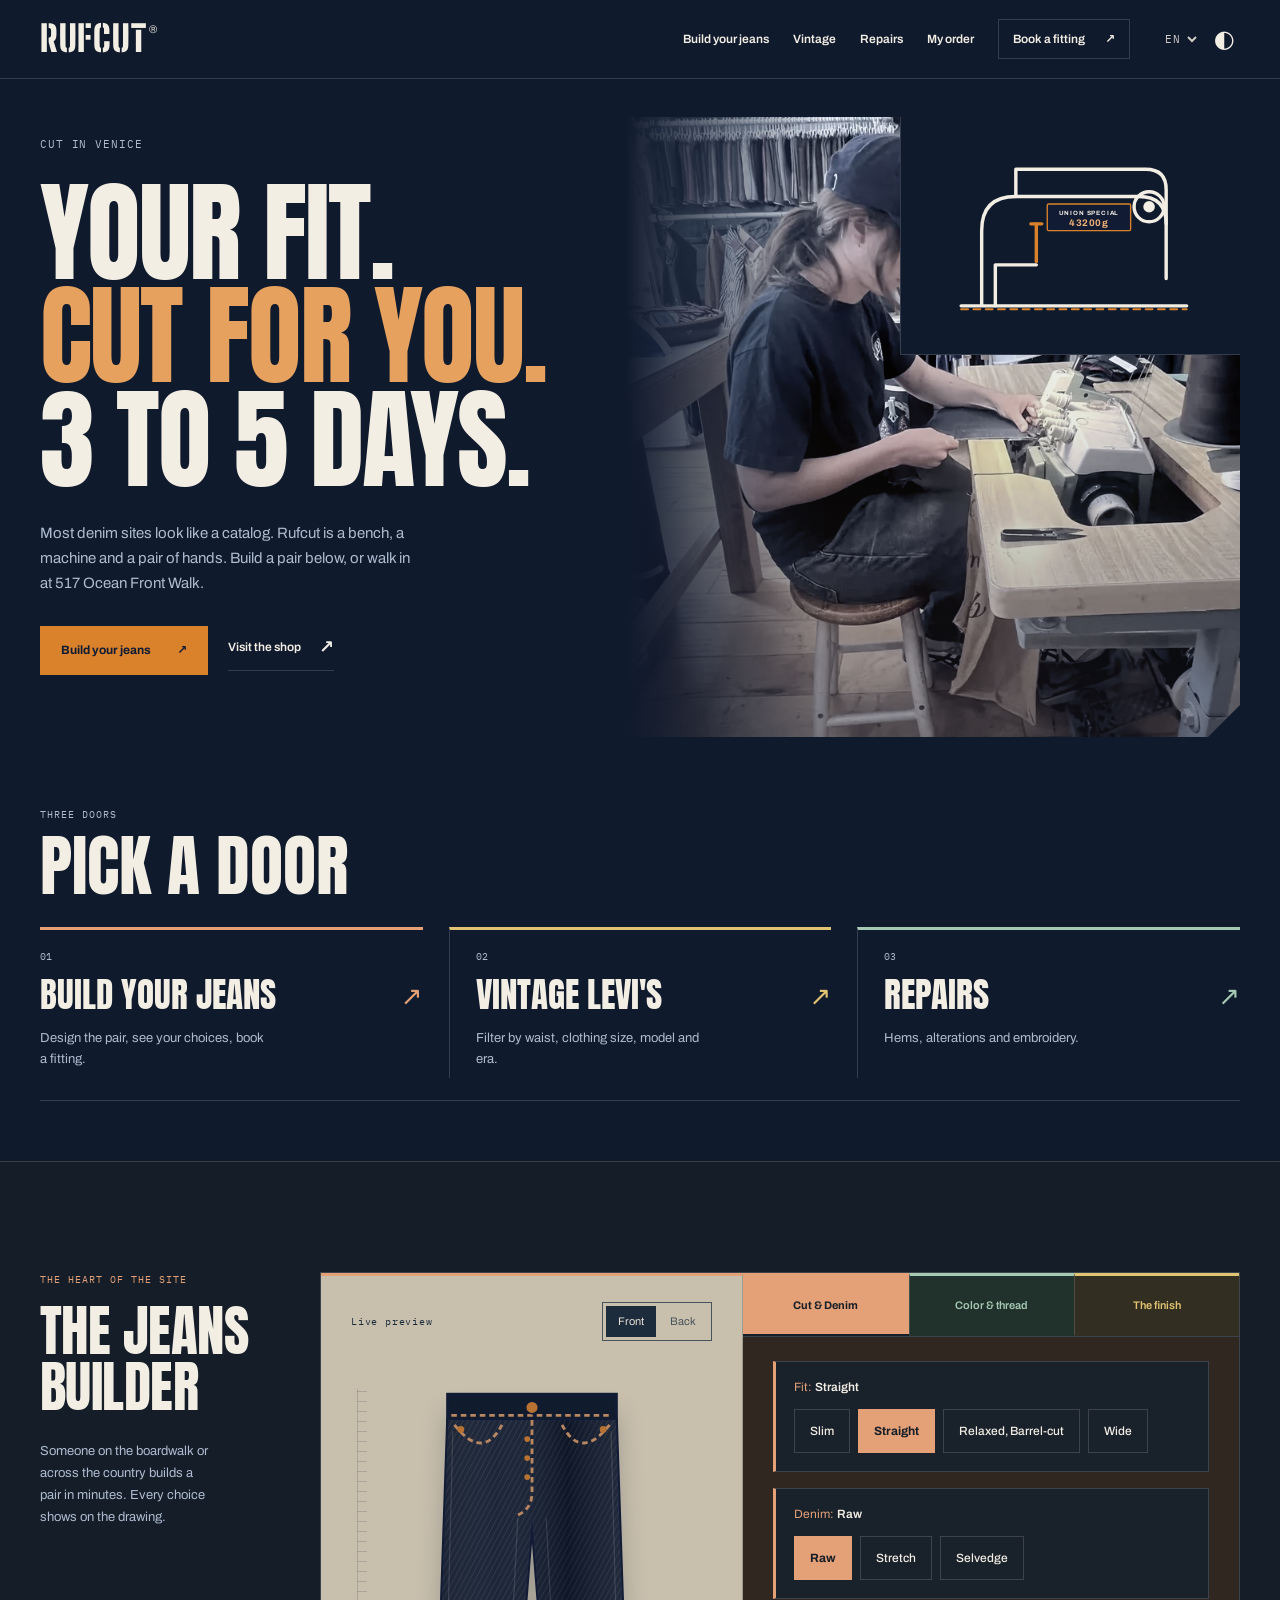
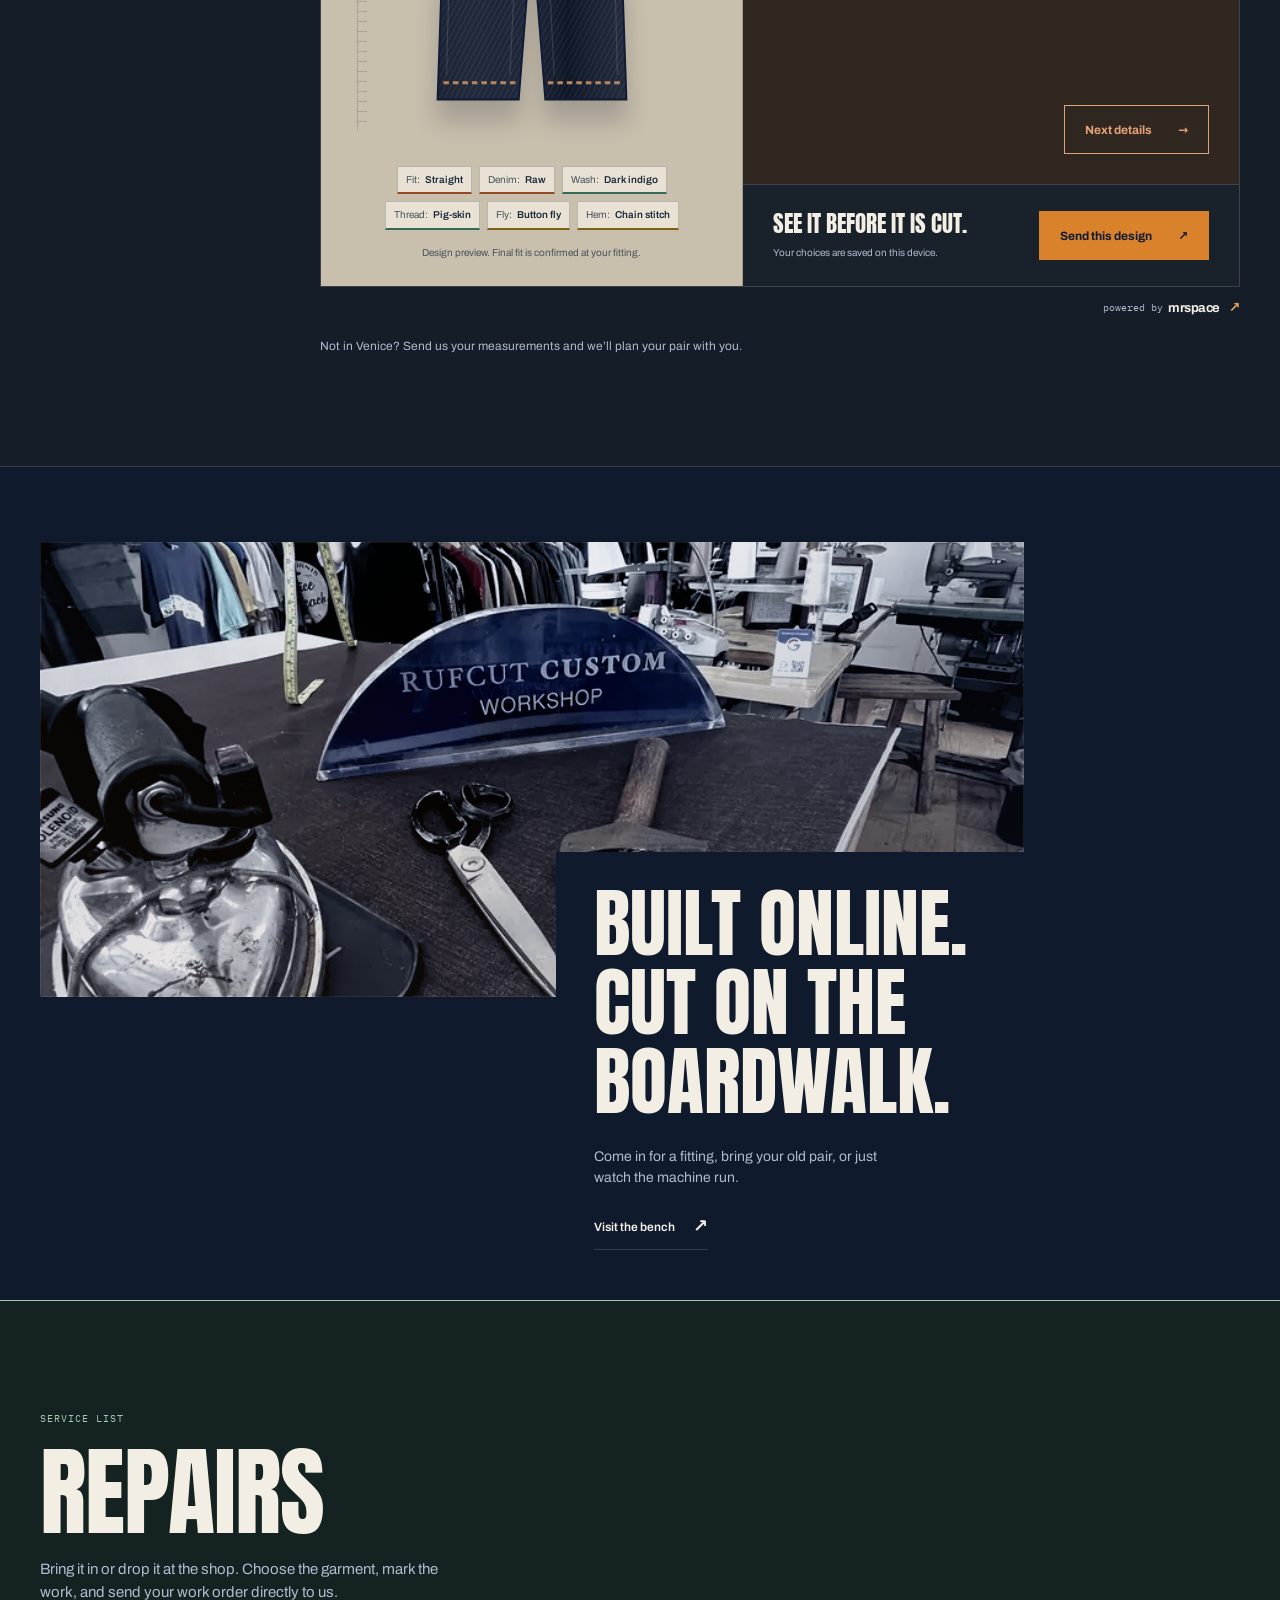
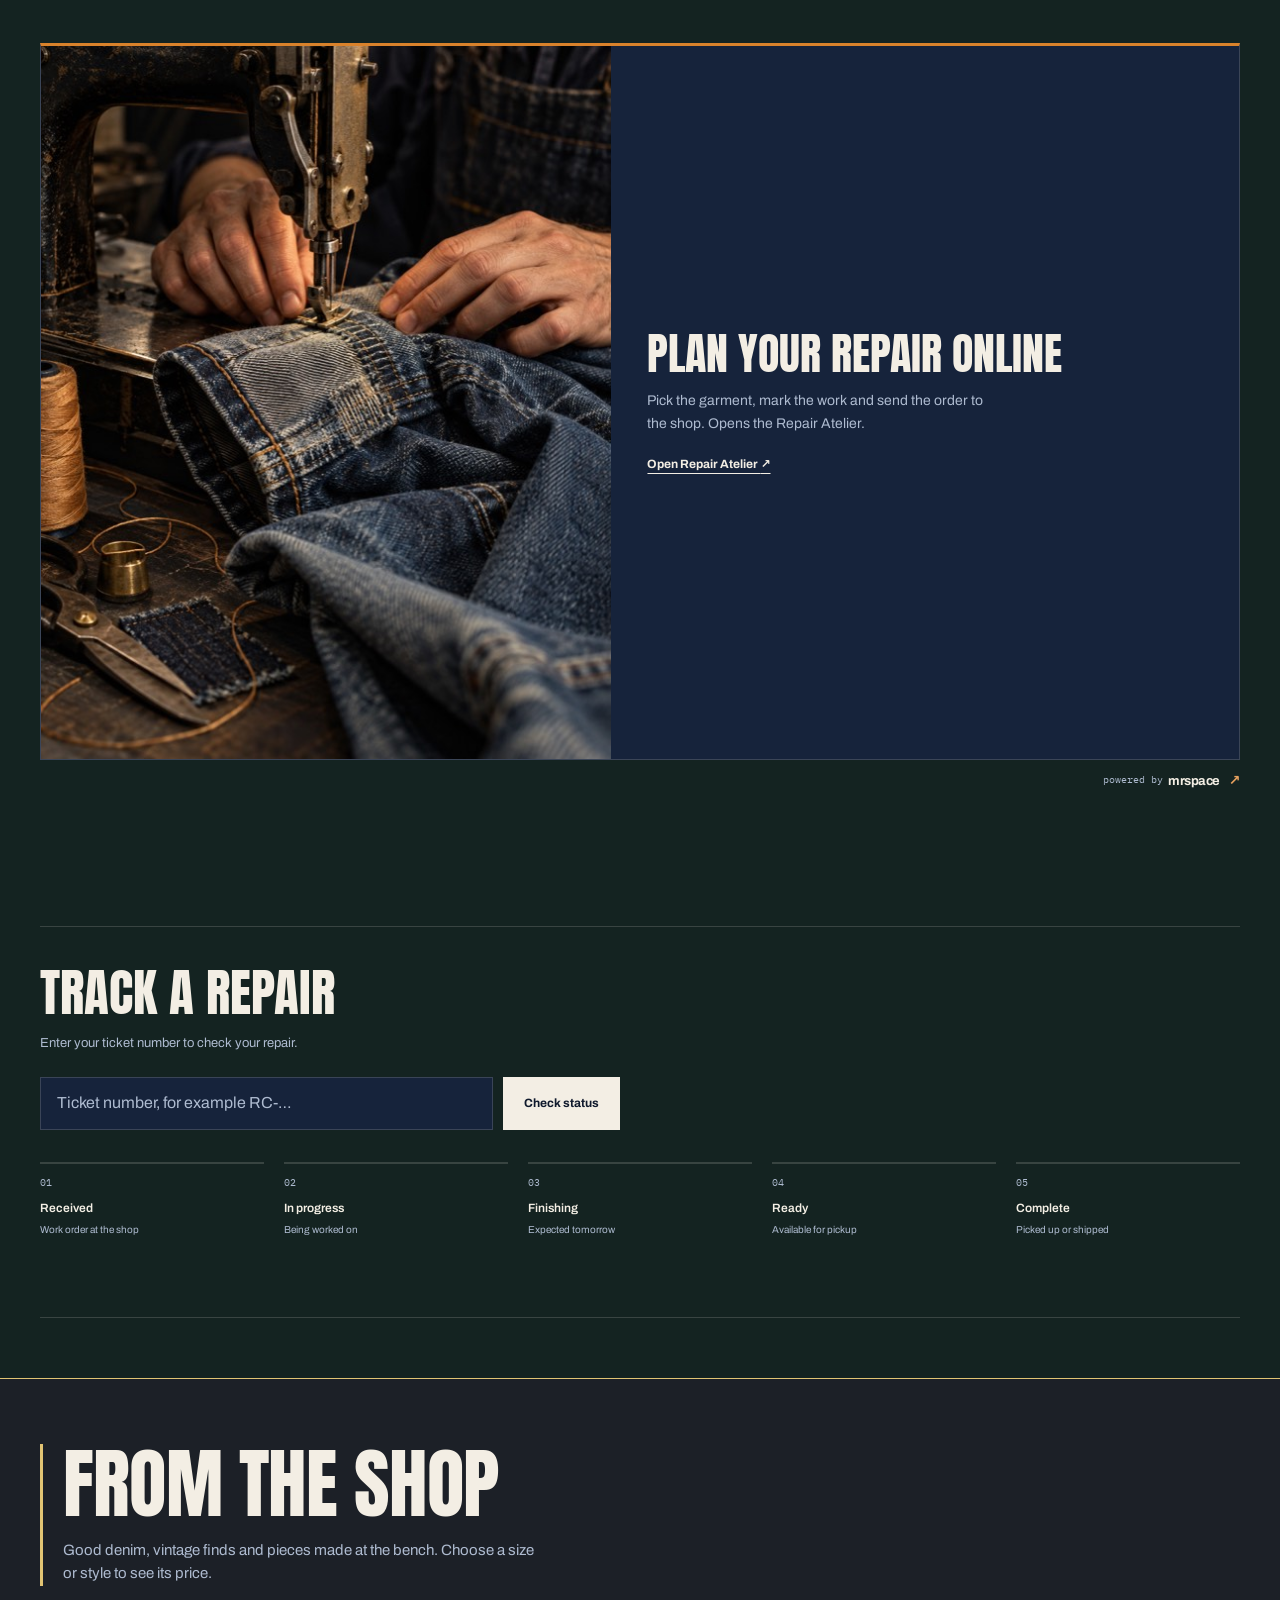
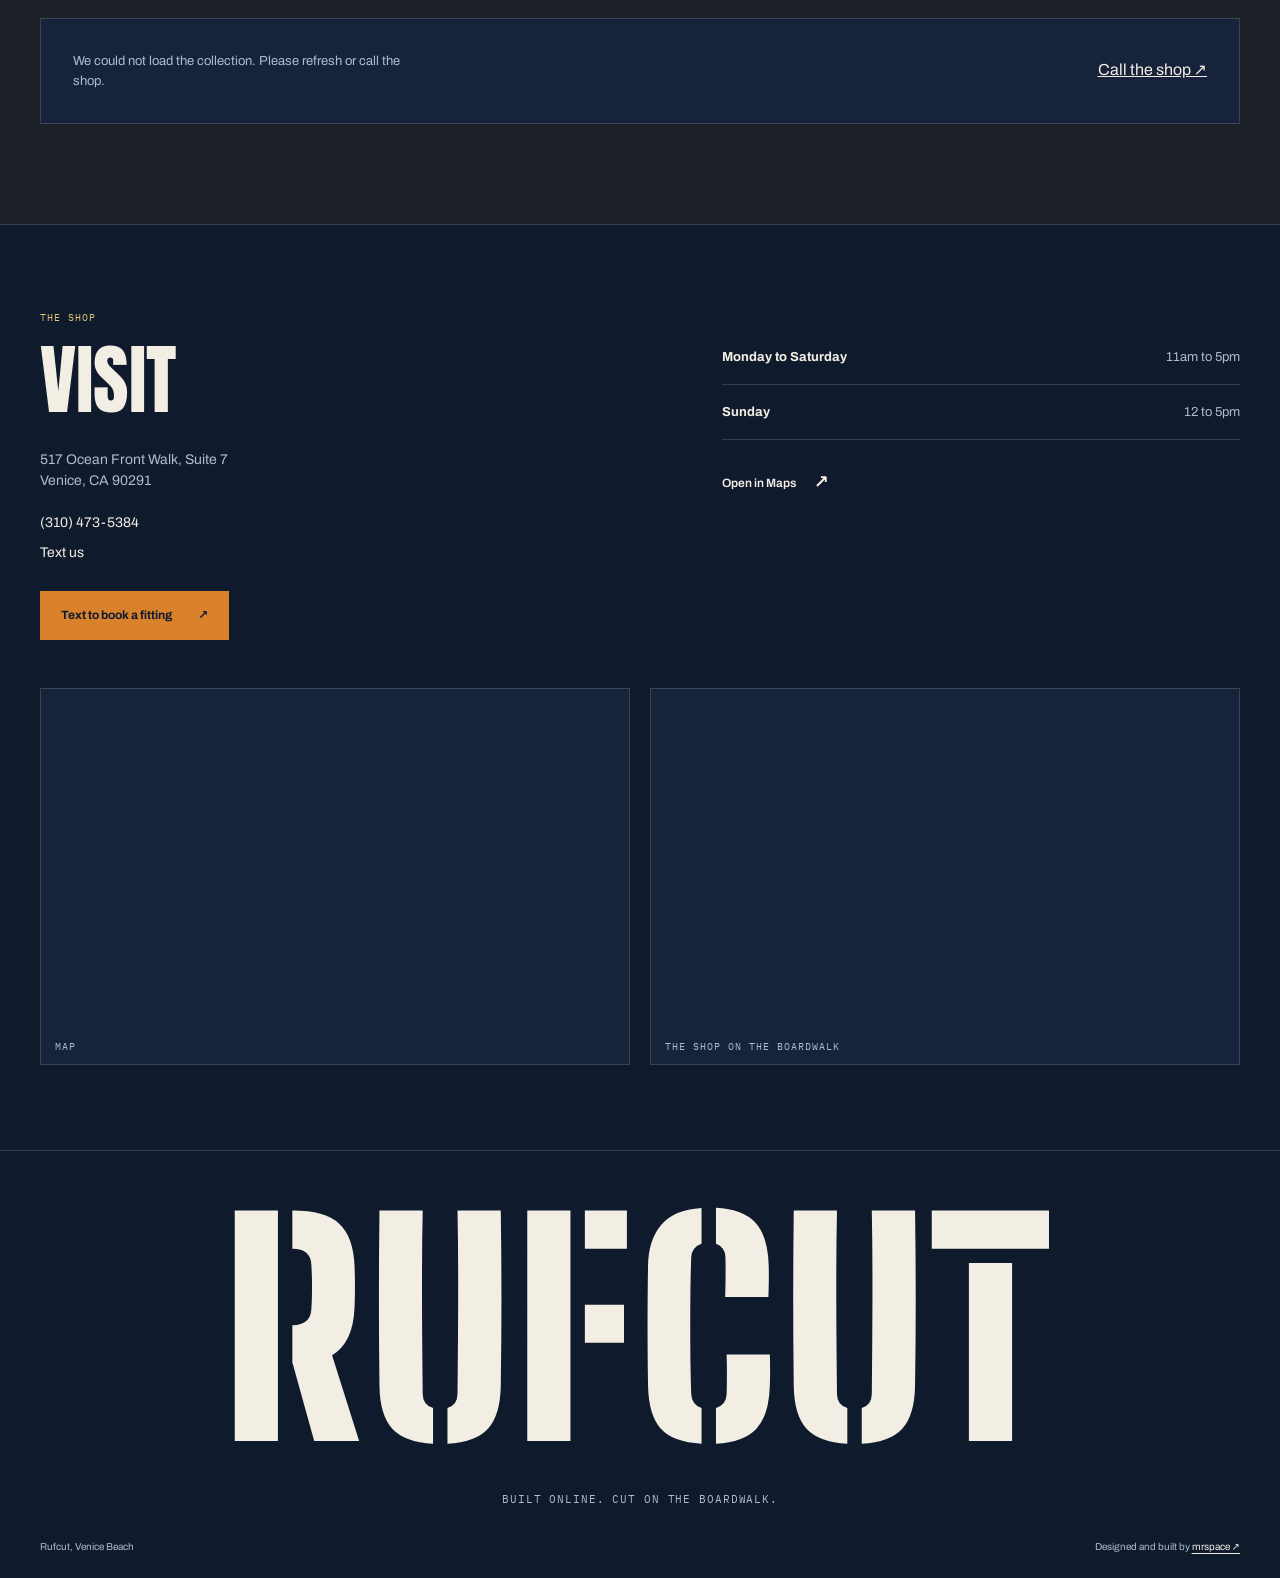
==== commit 096f822a: "Add files via upload" ====
--- a/index.html
+++ b/index.html
@@ -104,4 +104,4 @@
  </section>
 <section id="visit" data-ms-section="visit"><div class="wrap visit"><div><p class="section-kicker" data-ms-field="visit.p.1">The shop</p><h2 data-ms-field="visit.h2.1">Visit</h2><p data-ms-step="Check the shop address and contact details." data-ms-field="visit.p.2">517 Ocean Front Walk, Suite 7<br>Venice, CA 90291</p><div class="visit-links"><a href="tel:+13104735384" data-ms-field="visit.a.1">(310) 473-5384</a><a href="sms:+13104735384" data-ms-field="visit.a.2">Text us</a></div><a class="btn primary" href="sms:+13104735384?&amp;body=Hi%20Rufcut%2C%20I%27d%20like%20to%20book%20a%20fitting." data-ms-field="visit.a.3">Text to book a fitting <span aria-hidden="true">↗</span></a></div><div class="visit-details"><div class="hours" aria-label="Opening hours" data-ms-edit data-ms-field="visit.div.1"><div><strong>Monday to Saturday</strong><span>11am to 5pm</span></div><div><strong>Sunday</strong><span>12 to 5pm</span></div></div><a class="text-link" href="https://maps.google.com/?q=517+Ocean+Front+Walk+Venice+CA" target="_blank" rel="noopener" data-ms-field="visit.a.4">Open in Maps <span aria-hidden="true">↗</span></a></div></div><div class="wrap visit-maps"><figure><iframe src="https://maps.google.com/maps?q=Rufcut%2C%20517%20Ocean%20Front%20Walk%2C%20Venice%2C%20CA%2090291&amp;z=17&amp;output=embed" title="Rufcut on the map" loading="lazy" referrerpolicy="no-referrer-when-downgrade"></iframe><figcaption>Map</figcaption></figure><figure><iframe src="https://www.google.com/maps/embed?pb=!6m7!1m6!2m2!1d33.99285!2d-118.47905!3f70!4f0!5f1" title="Street view of the Rufcut shop" loading="lazy" allowfullscreen referrerpolicy="no-referrer-when-downgrade"></iframe><figcaption>The shop on the boardwalk</figcaption></figure></div></section>
 </main><footer data-ms-skip><div class="wrap"><a class="footer-wordmark" href="#top" data-noi18n data-ms-field="footer.a.1">RUFCUT</a><p class="footer-slogan" data-ms-field="footer.p.1"><span>Built online.</span> <span>Cut on the boardwalk.</span></p><div class="footer-bottom"><p data-ms-field="footer.p.2">Rufcut, Venice Beach</p><p data-ms-field="footer.p.3">Designed and built by <a href="https://mrspace.online/" data-noi18n data-ms-field="footer.a.2">mrspace ↗</a></p></div></div></footer>
-</body></html>
+<script defer src="../assets/ms-media.js?v=20261015"></script></body></html>
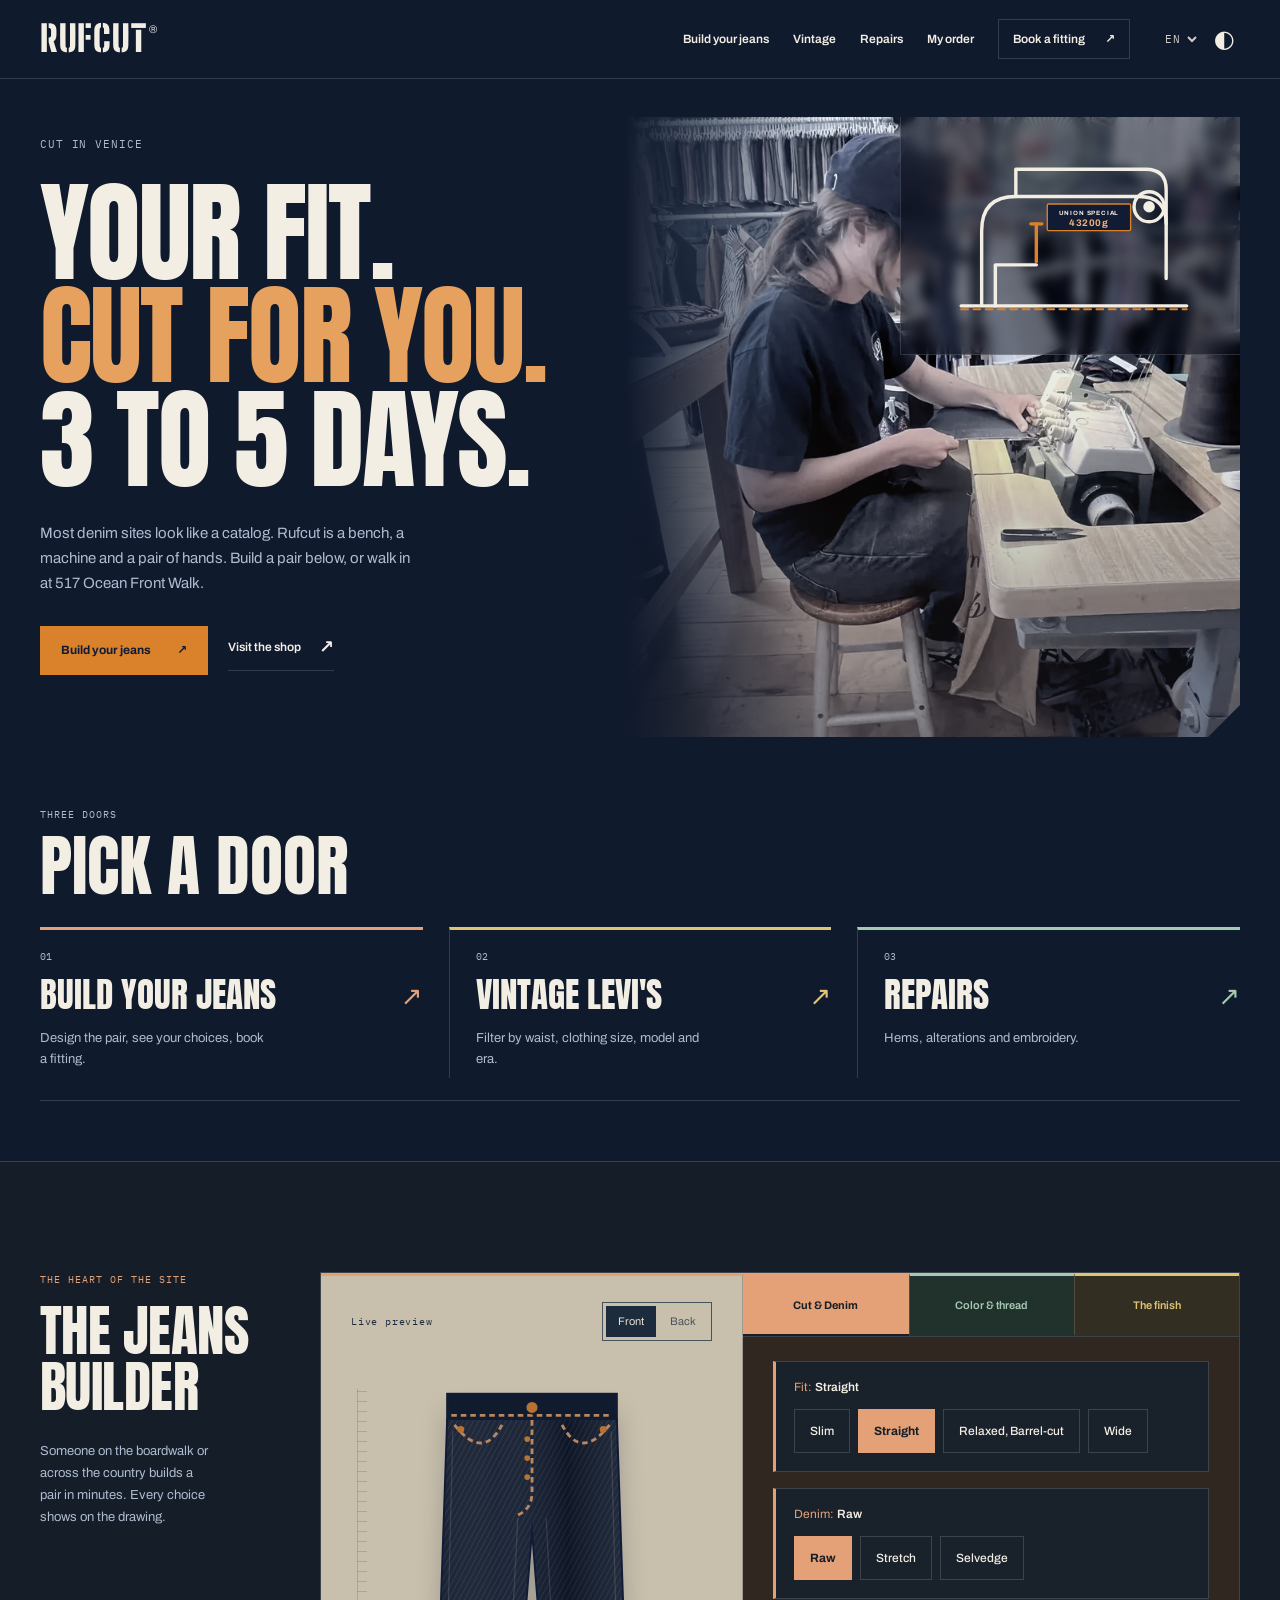
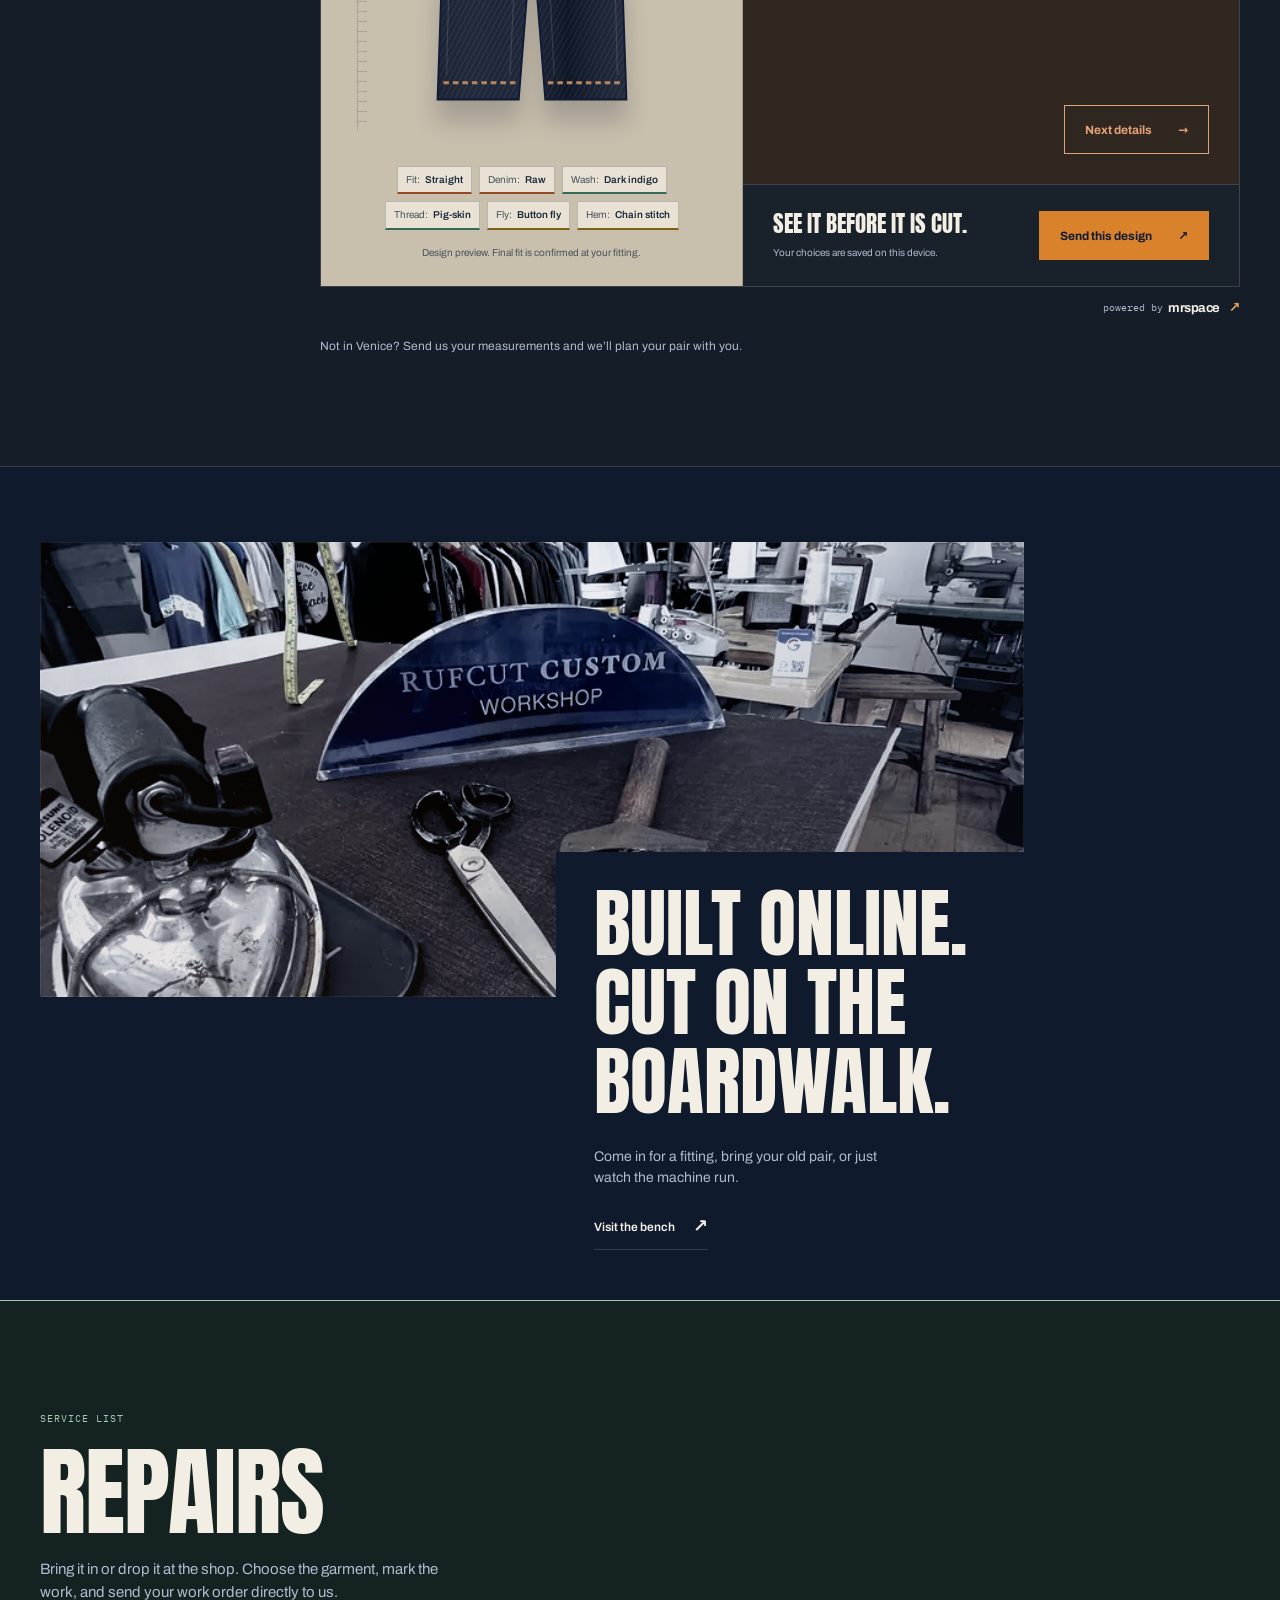
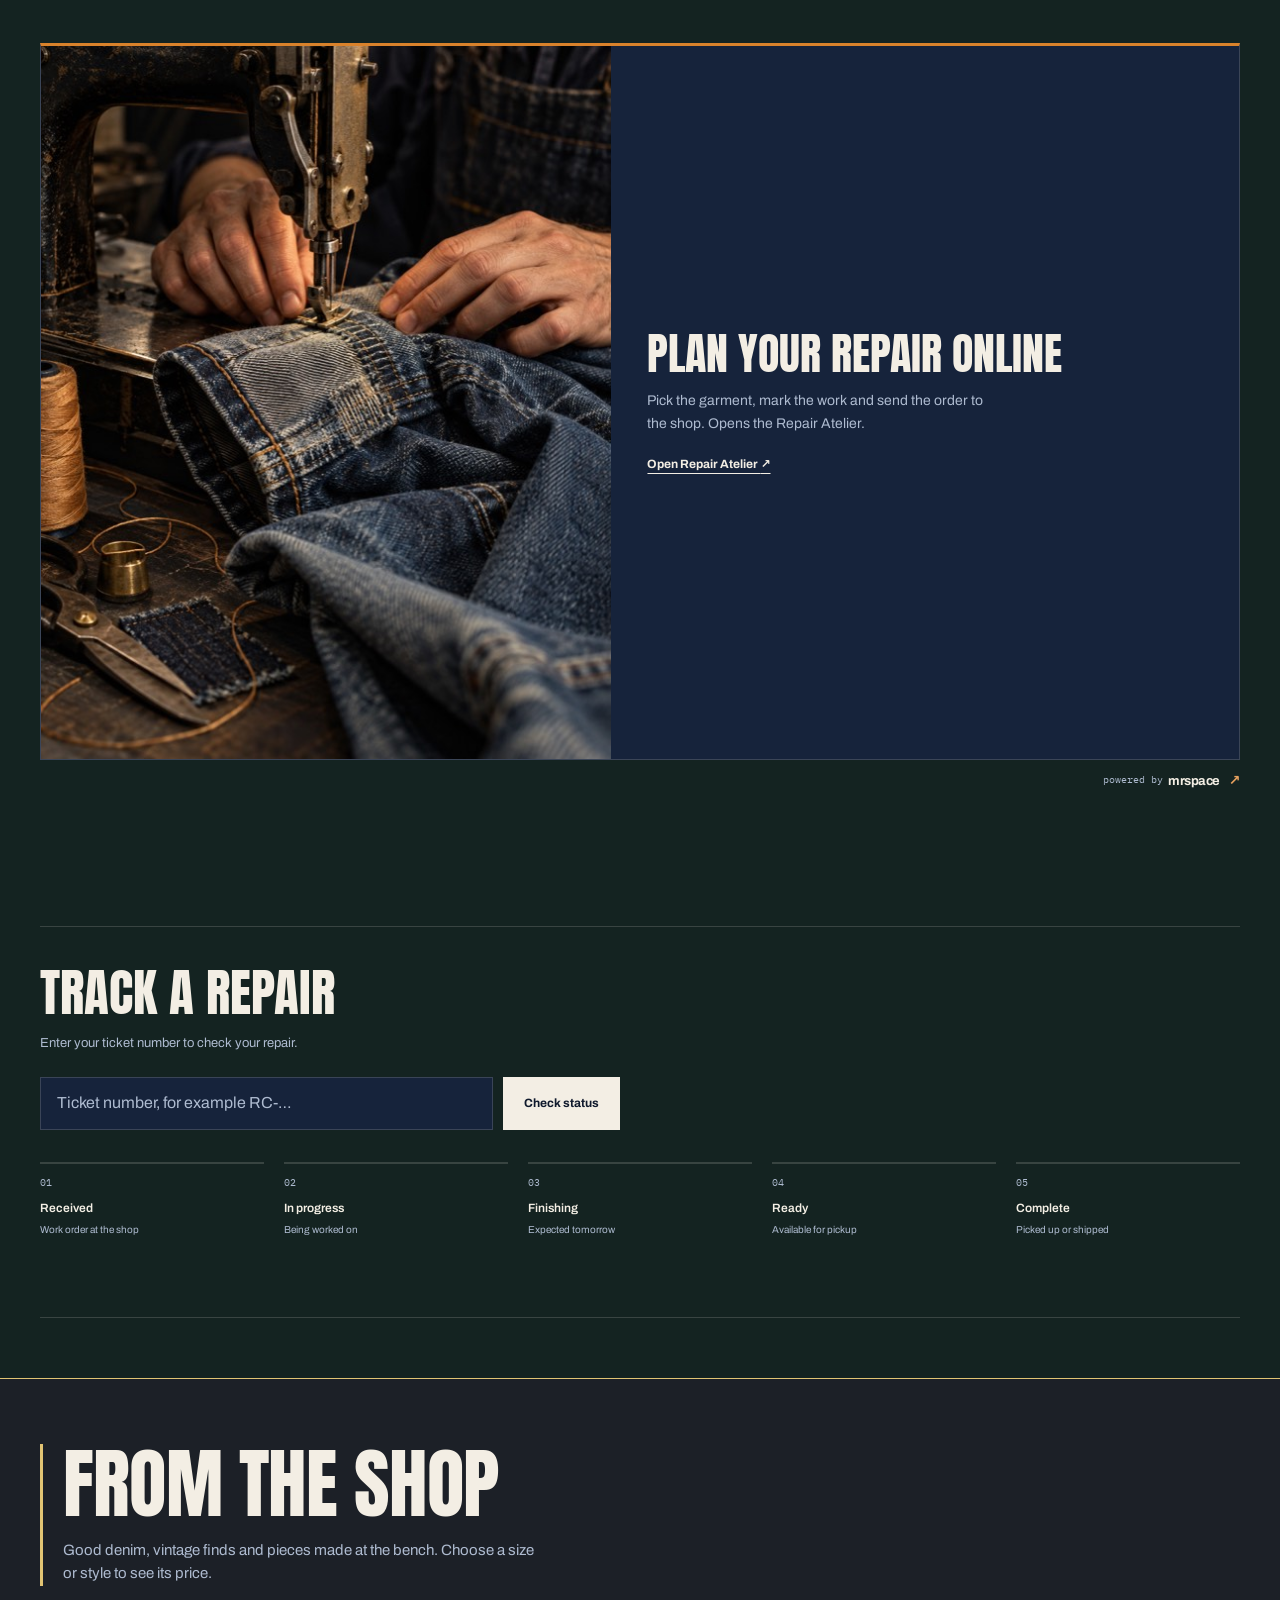
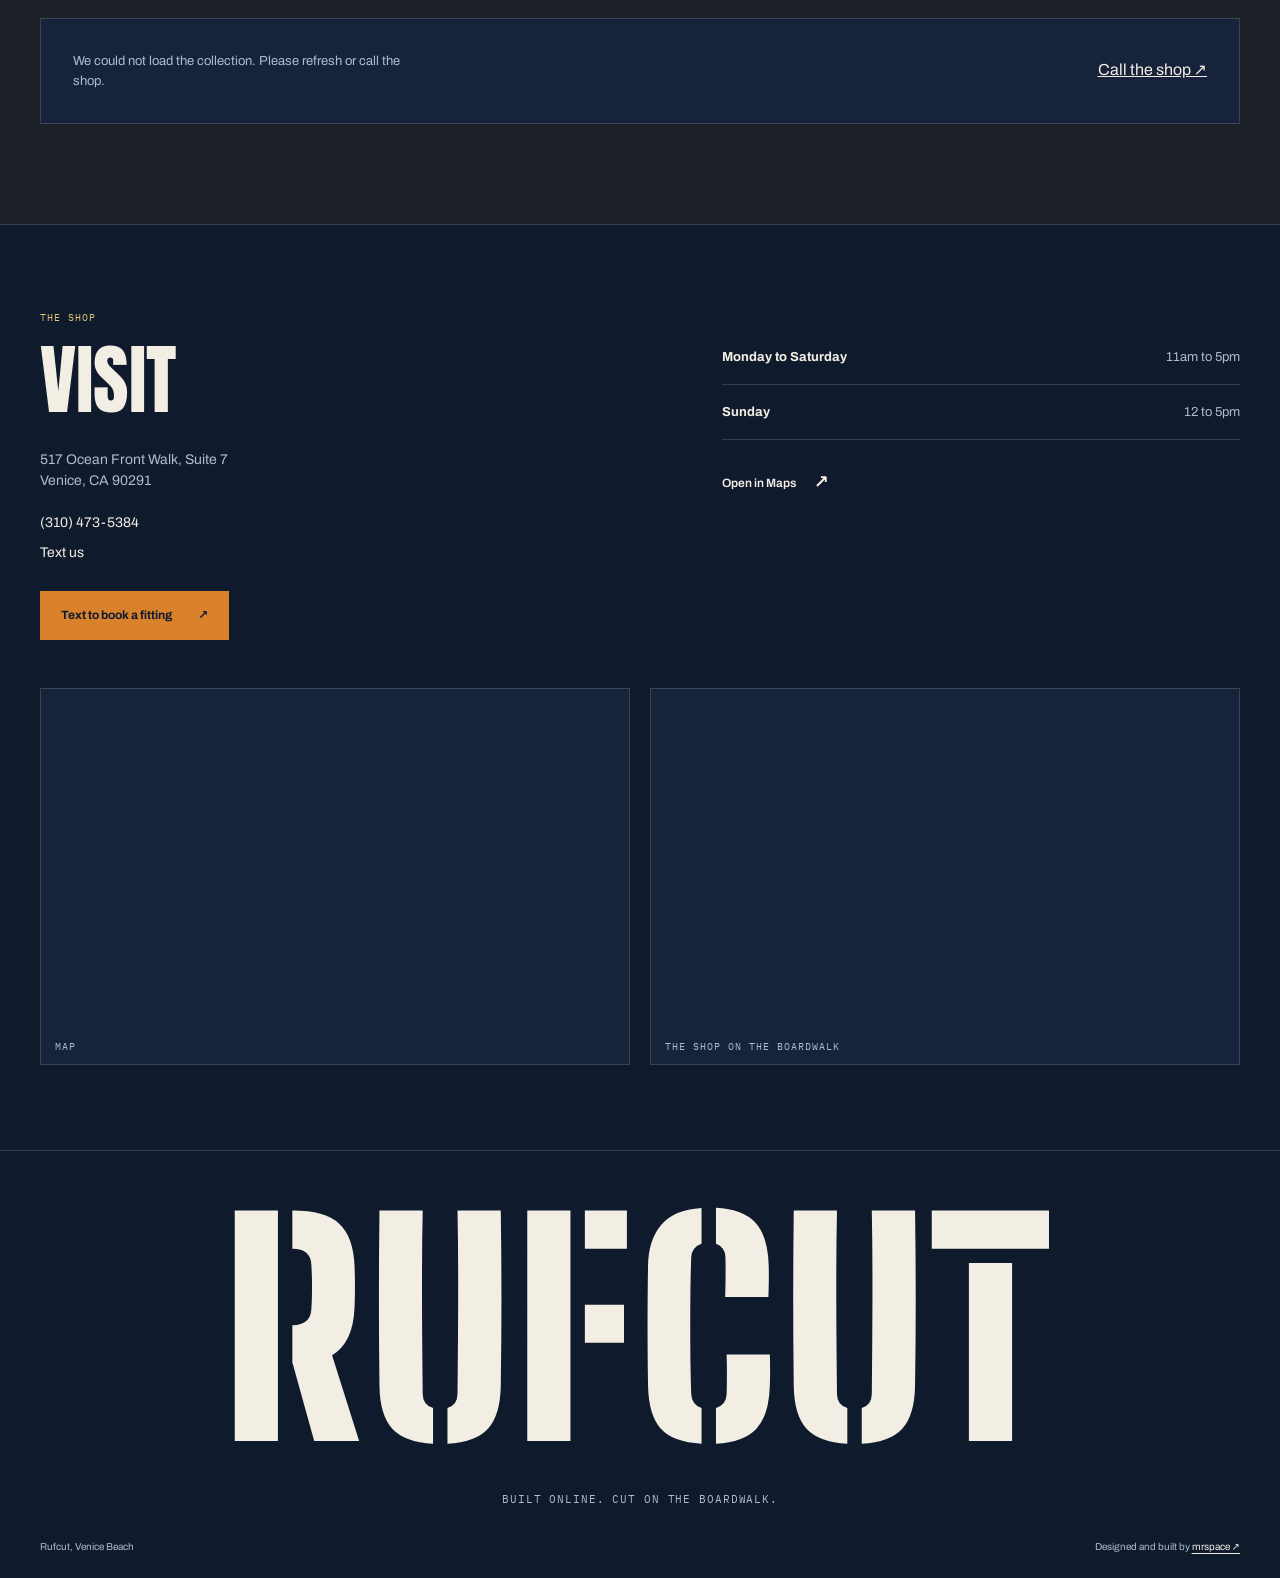
==== commit 80d9d69c: "Add files via upload" ====
--- a/index.html
+++ b/index.html
@@ -8,7 +8,7 @@
 <meta name="robots" content="index,follow"><link rel="canonical" href="https://www.rufcutjeans.com/"><meta property="og:title" content="Rufcut | Custom denim, vintage & repairs"><meta property="og:image" content="https://www.rufcutjeans.com/media/rufcut-store.webp">
 <link rel="icon" href="data:image/svg+xml,<svg xmlns='http://www.w3.org/2000/svg' viewBox='0 0 100 100'><rect width='100' height='100' fill='%231B2A4E'/><rect x='14' y='14' width='72' height='72' fill='none' stroke='%23D9822B' stroke-width='5' stroke-dasharray='9 6'/></svg>">
 <link rel="preload" href="media/rufcut-store.webp" as="image" fetchpriority="high" imagesrcset="media/rufcut-store-576.webp 576w, media/rufcut-store-768.webp 768w, media/rufcut-store.webp 1152w" imagesizes="(max-width: 767px) calc(100vw - 36px), (max-width: 1100px) 46vw, 604px"><link rel="preload" href="../assets/fonts/studio-3.woff2" as="font" type="font/woff2" crossorigin>
-<link rel="stylesheet" href="fonts.css?v=20261014-stencil"><link rel="stylesheet" href="homepage.css?v=20261014-stencil">
+<link rel="stylesheet" href="fonts.css?v=20261014-stencil"><link rel="stylesheet" href="homepage.css?v=20261015-glass">
 <script defer src="../assets/ms-config.js"></script><script defer src="../assets/i18n.js?v=20261008-editor" data-dict="rufcut-" data-dict-version="20261011-catalog"></script><script defer src="pair-order.js?v=20261009-orders"></script><script defer src="homepage.js?v=20261014-visit"></script><script defer src="../assets/ms-storefront.js?v=20261014-cart"></script><script defer src="../assets/ms-site-catalog.js?v=20261014-handover"></script><script defer src="homepage-stock.js?v=20261014-handover"></script>
 <script type="application/json" id="ms-editor-config">{"version":1,"page":{"en":"Home","tr":"Ana sayfa","es":"Inicio","de":"Startseite","fr":"Accueil"},"sections":{"opening":{"en":"Opening","tr":"Açılış","es":"Presentación","de":"Einstieg","fr":"Présentation"},"doors":{"en":"Three doors","tr":"Üç kapı","es":"Tres puertas","de":"Drei Türen","fr":"Trois portes"},"maker":{"en":"Jean Maker","tr":"Jean Maker","es":"Jean Maker","de":"Jean Maker","fr":"Jean Maker"},"workshop":{"en":"Workshop story","tr":"Atölye hikâyesi","es":"Historia del taller","de":"Werkstattgeschichte","fr":"Histoire de l’atelier"},"repairs":{"en":"Repairs","tr":"Tamir","es":"Reparaciones","de":"Reparaturen","fr":"Retouches"},"tracking":{"en":"Repair tracking","tr":"Tamir takibi","es":"Seguimiento de reparación","de":"Reparaturverfolgung","fr":"Suivi des retouches"},"vintage":{"en":"Vintage shop","tr":"Vintage mağazası","es":"Tienda vintage","de":"Vintage-Shop","fr":"Boutique vintage"},"visit":{"en":"Shop and contact","tr":"Mağaza ve iletişim","es":"Tienda y contacto","de":"Laden und Kontakt","fr":"Boutique et contact"}},"fields":{"openingPhoto":{"en":"Opening photo","tr":"Açılış fotoğrafı","es":"Foto de presentación","de":"Einstiegsfoto","fr":"Photo de présentation"},"workshopPhoto":{"en":"Workshop photo","tr":"Atölye fotoğrafı","es":"Foto del taller","de":"Werkstattfoto","fr":"Photo de l’atelier"},"cutDenim":{"en":"Cut & Denim button","tr":"Cut & Denim düğmesi","es":"Botón Corte y denim","de":"Schaltfläche Schnitt und Denim","fr":"Bouton Coupe et denim"},"maker-tab-0":{"en":"Cut & Denim button","tr":"Cut & Denim düğmesi","es":"Botón Corte y denim","de":"Schaltfläche Schnitt und Denim","fr":"Bouton Coupe et denim"}}}</script>
 </head>
--- a/homepage.css
+++ b/homepage.css
@@ -223,3 +223,5 @@
 @media(max-width:860px){.machine-corner{width:230px;padding:12px}.machine-plate{height:138px}}
 @media(max-width:767px){.machine-corner{width:210px}.machine-plate{height:125px}}
 @media(max-width:359px){.machine-corner{width:170px}.machine-plate{height:100px}}
+/* Sewing machine plate: dark see-through glass over the photo. */
+.machine-corner{background:rgba(8,13,26,.5);-webkit-backdrop-filter:blur(6px) saturate(.9);backdrop-filter:blur(6px) saturate(.9);border-left-color:rgba(255,255,255,.14);border-bottom-color:rgba(255,255,255,.14)}
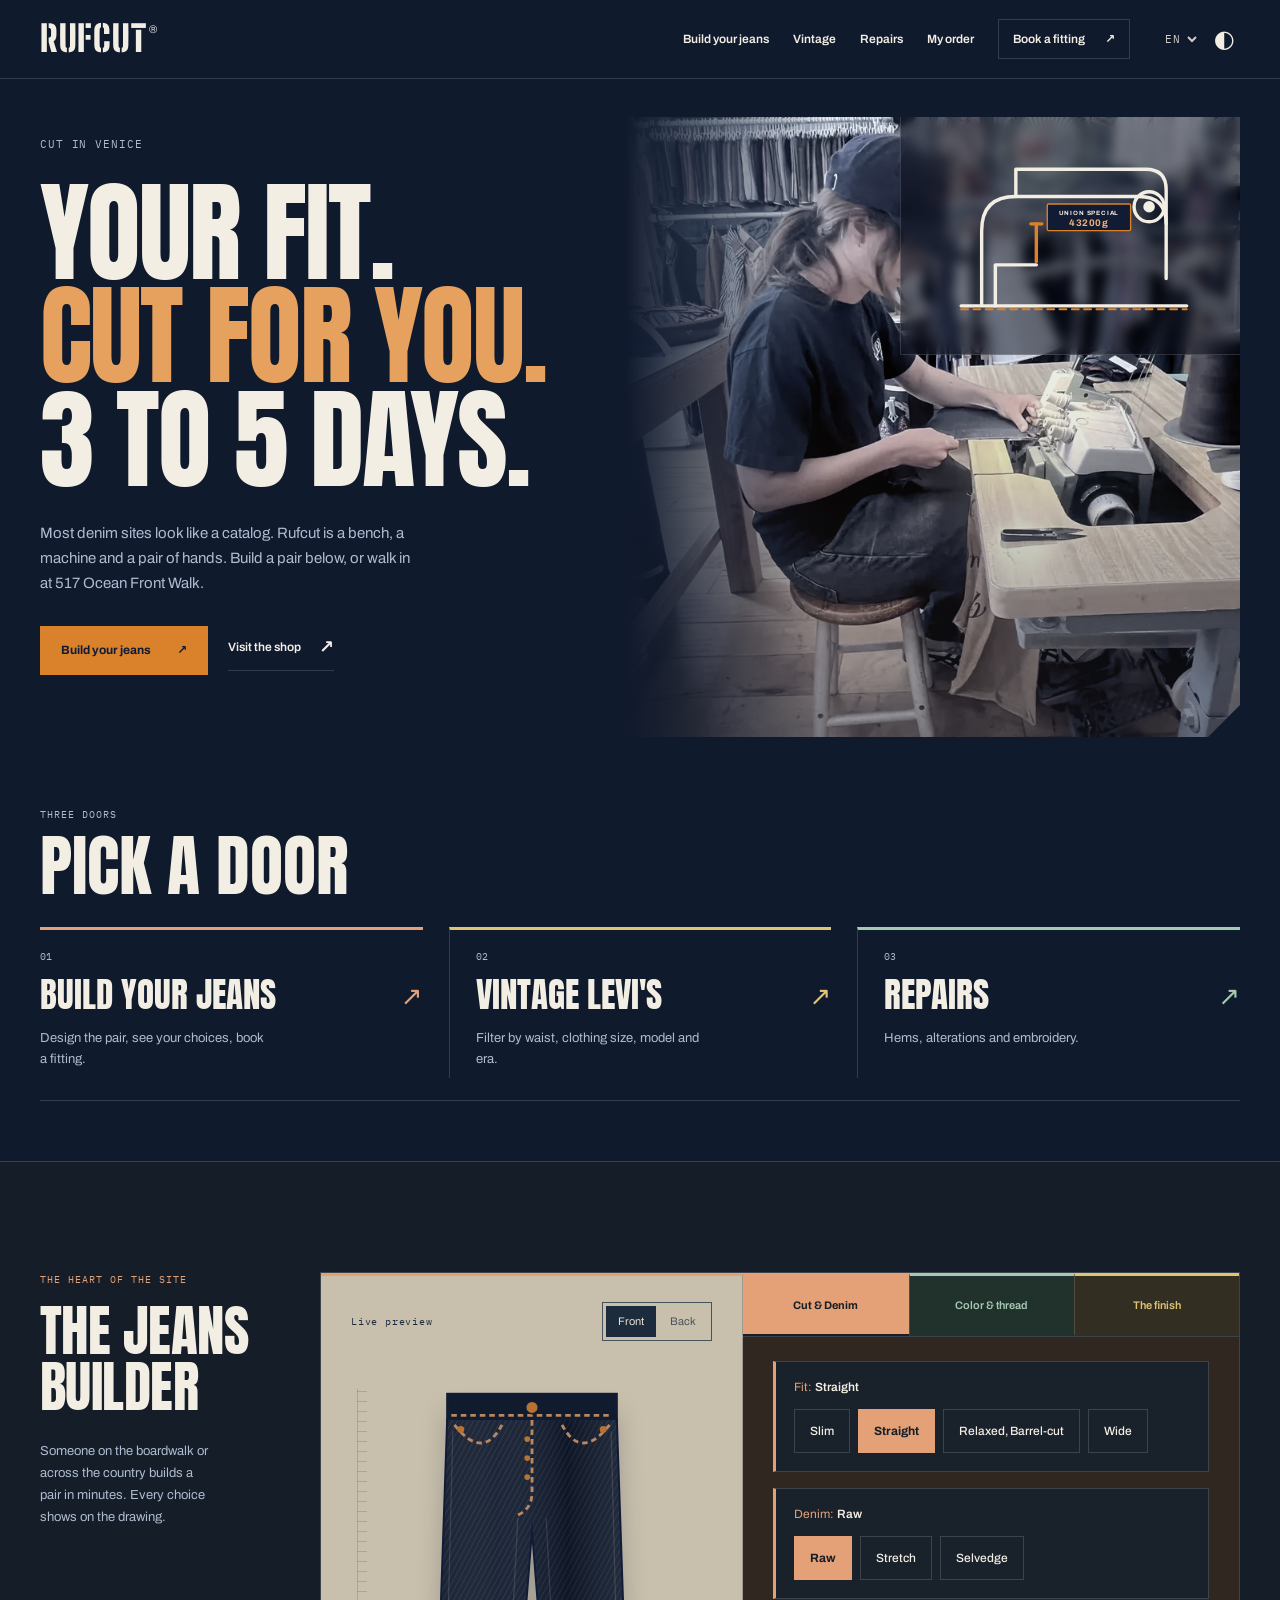
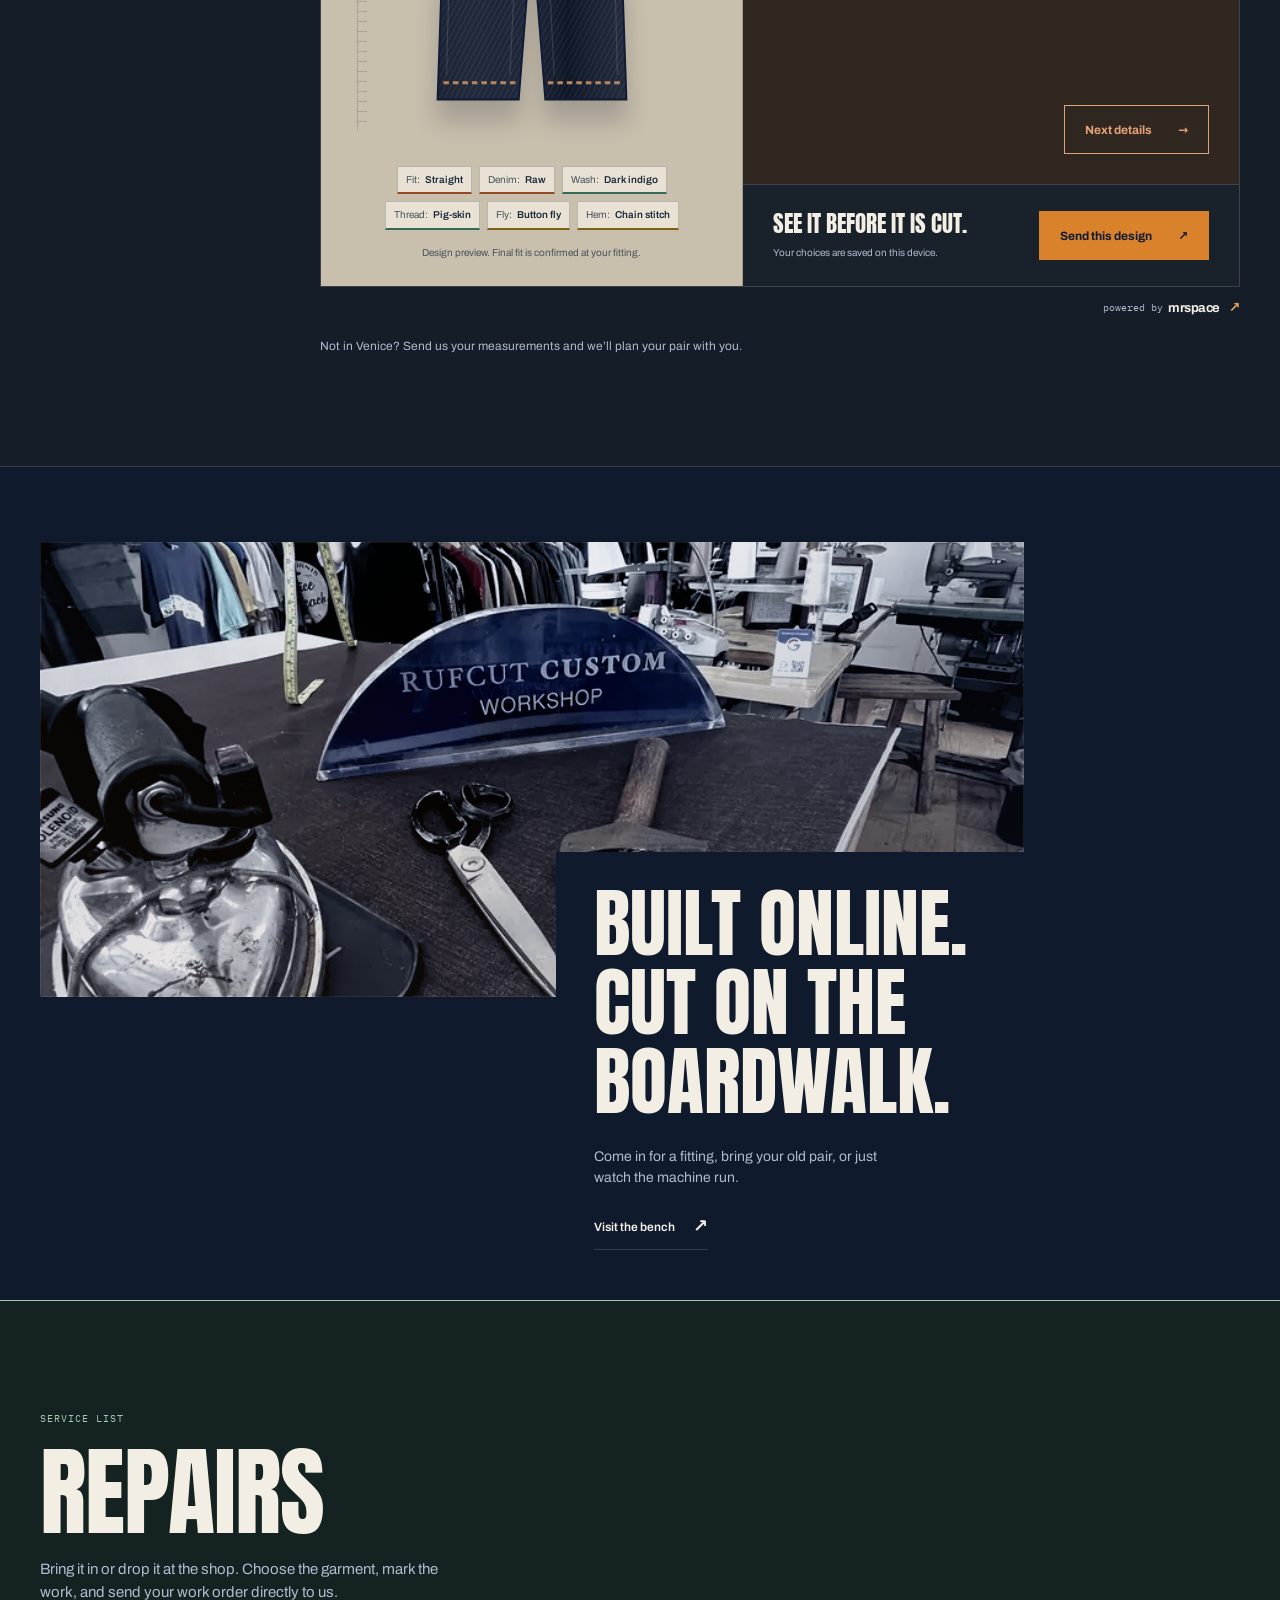
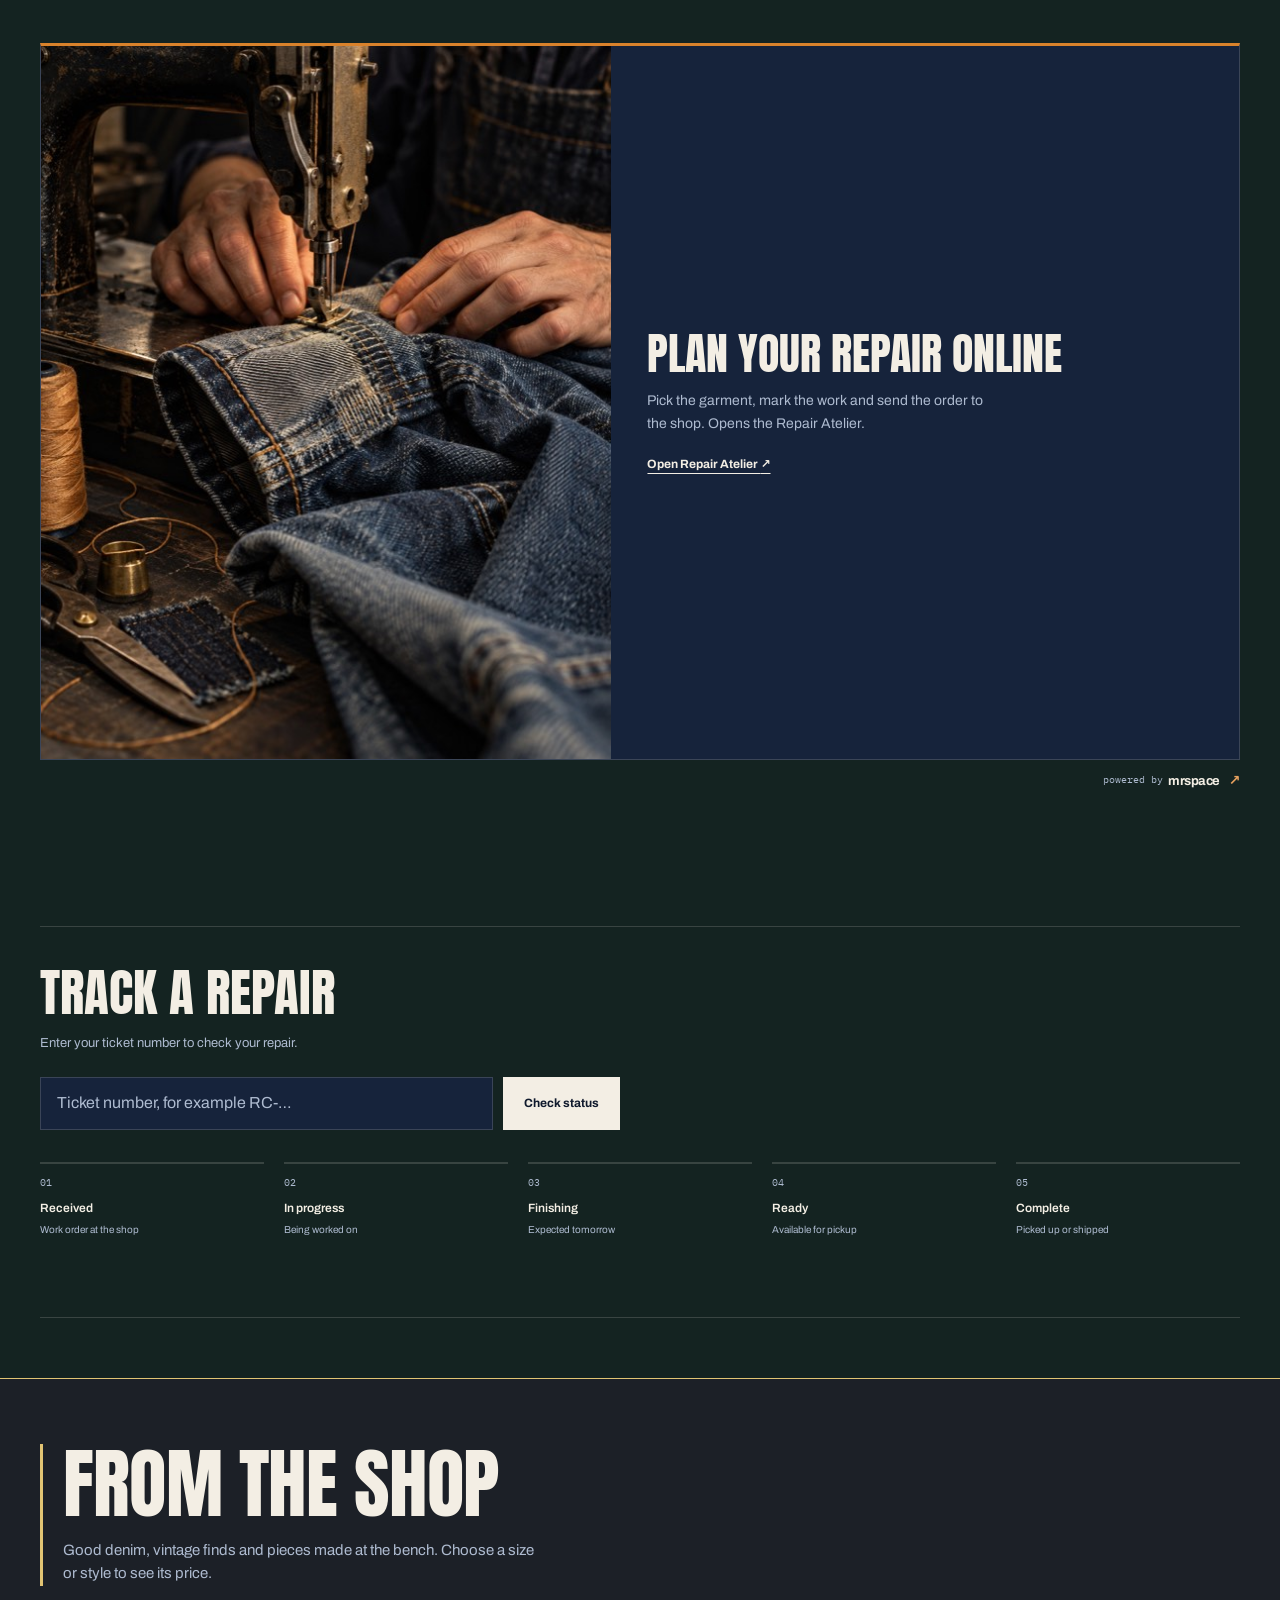
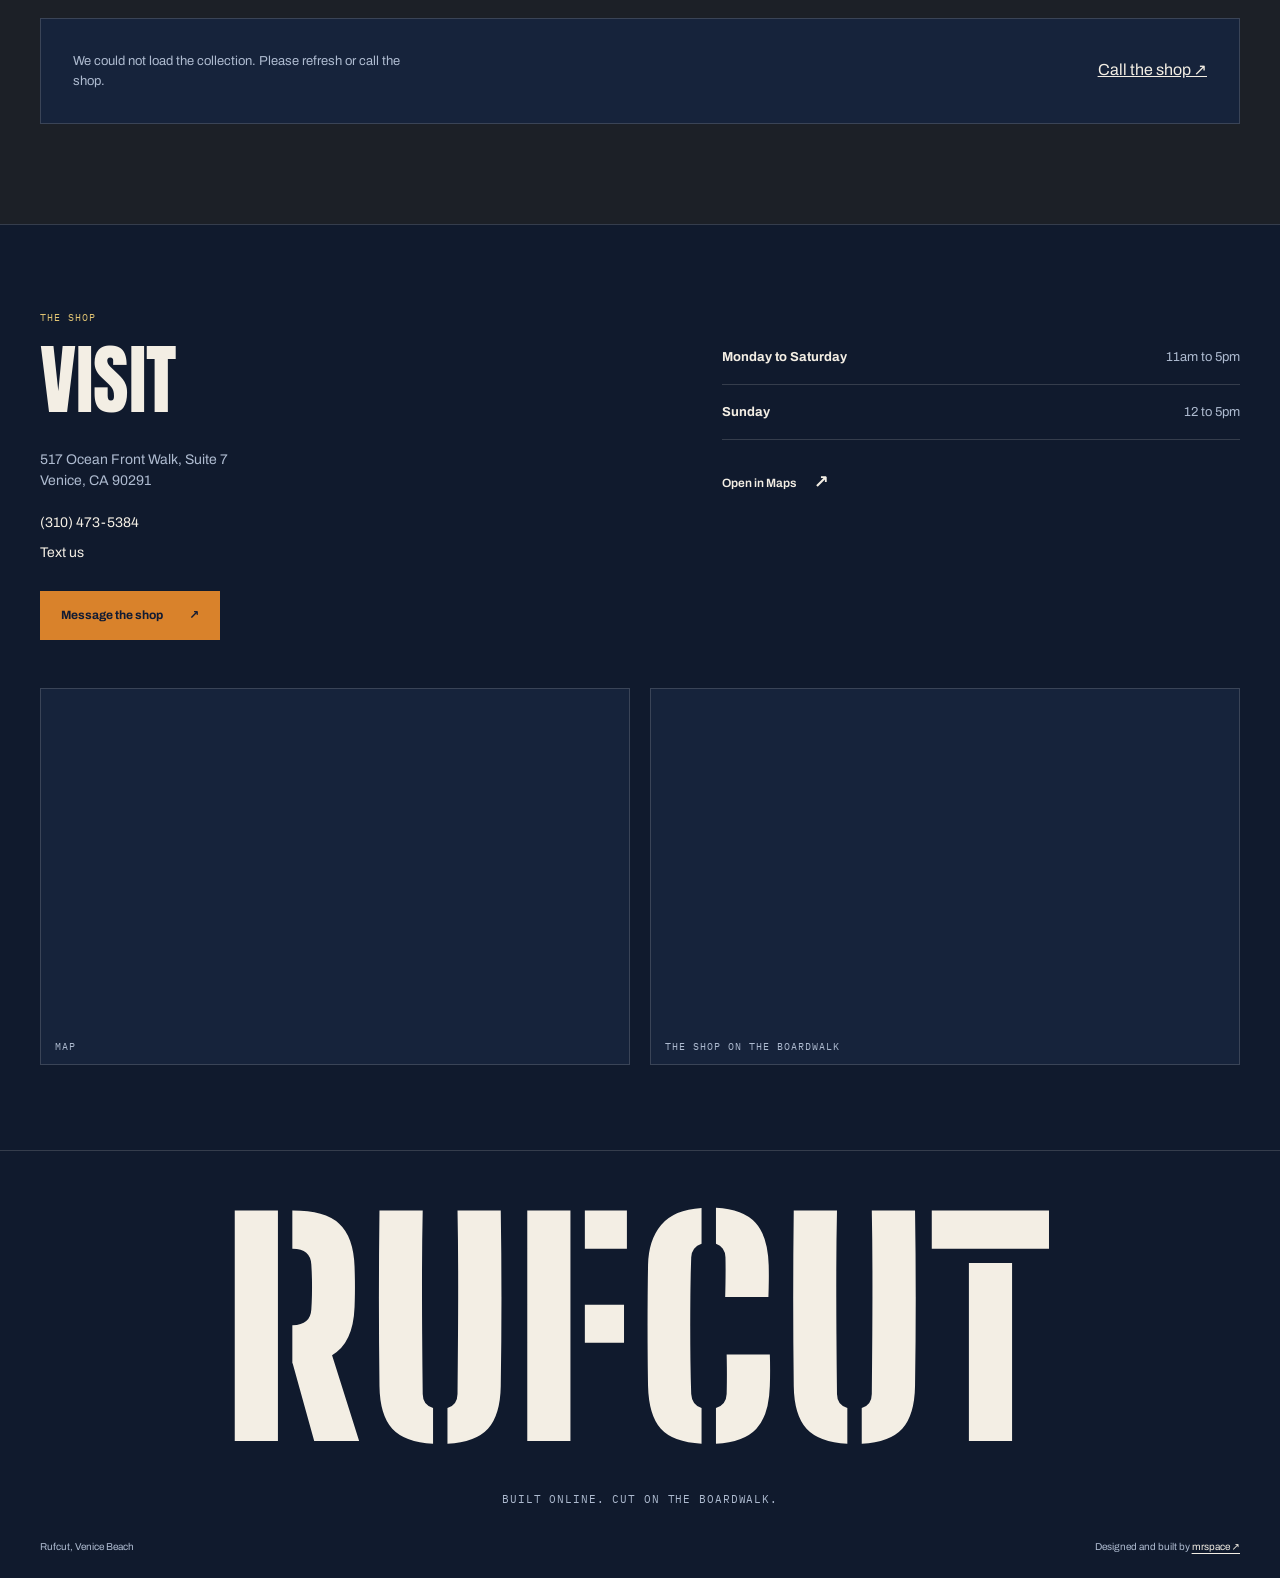
==== commit 20856cc5: "Add repair, fitting and information SMS drafts with optional email" ====
--- a/index.html
+++ b/index.html
@@ -11,6 +11,7 @@
 <link rel="stylesheet" href="fonts.css?v=20261014-stencil"><link rel="stylesheet" href="homepage.css?v=20261015-glass">
 <script defer src="../assets/ms-config.js"></script><script defer src="../assets/i18n.js?v=20261008-editor" data-dict="rufcut-" data-dict-version="20261011-catalog"></script><script defer src="pair-order.js?v=20261009-orders"></script><script defer src="homepage.js?v=20261014-visit"></script><script defer src="../assets/ms-storefront.js?v=20261014-cart"></script><script defer src="../assets/ms-site-catalog.js?v=20261014-handover"></script><script defer src="homepage-stock.js?v=20261014-handover"></script>
 <script type="application/json" id="ms-editor-config">{"version":1,"page":{"en":"Home","tr":"Ana sayfa","es":"Inicio","de":"Startseite","fr":"Accueil"},"sections":{"opening":{"en":"Opening","tr":"Açılış","es":"Presentación","de":"Einstieg","fr":"Présentation"},"doors":{"en":"Three doors","tr":"Üç kapı","es":"Tres puertas","de":"Drei Türen","fr":"Trois portes"},"maker":{"en":"Jean Maker","tr":"Jean Maker","es":"Jean Maker","de":"Jean Maker","fr":"Jean Maker"},"workshop":{"en":"Workshop story","tr":"Atölye hikâyesi","es":"Historia del taller","de":"Werkstattgeschichte","fr":"Histoire de l’atelier"},"repairs":{"en":"Repairs","tr":"Tamir","es":"Reparaciones","de":"Reparaturen","fr":"Retouches"},"tracking":{"en":"Repair tracking","tr":"Tamir takibi","es":"Seguimiento de reparación","de":"Reparaturverfolgung","fr":"Suivi des retouches"},"vintage":{"en":"Vintage shop","tr":"Vintage mağazası","es":"Tienda vintage","de":"Vintage-Shop","fr":"Boutique vintage"},"visit":{"en":"Shop and contact","tr":"Mağaza ve iletişim","es":"Tienda y contacto","de":"Laden und Kontakt","fr":"Boutique et contact"}},"fields":{"openingPhoto":{"en":"Opening photo","tr":"Açılış fotoğrafı","es":"Foto de presentación","de":"Einstiegsfoto","fr":"Photo de présentation"},"workshopPhoto":{"en":"Workshop photo","tr":"Atölye fotoğrafı","es":"Foto del taller","de":"Werkstattfoto","fr":"Photo de l’atelier"},"cutDenim":{"en":"Cut & Denim button","tr":"Cut & Denim düğmesi","es":"Botón Corte y denim","de":"Schaltfläche Schnitt und Denim","fr":"Bouton Coupe et denim"},"maker-tab-0":{"en":"Cut & Denim button","tr":"Cut & Denim düğmesi","es":"Botón Corte y denim","de":"Schaltfläche Schnitt und Denim","fr":"Bouton Coupe et denim"}}}</script>
+<link rel="stylesheet" href="contact.css?v=20261015"><script defer src="contact.js?v=20261015"></script>
 </head>
 <body>
 <a class="skip-link" href="#build" data-ms-field="page.a.1">Skip to content</a>
@@ -102,6 +103,6 @@
 
   </div>
  </section>
-<section id="visit" data-ms-section="visit"><div class="wrap visit"><div><p class="section-kicker" data-ms-field="visit.p.1">The shop</p><h2 data-ms-field="visit.h2.1">Visit</h2><p data-ms-step="Check the shop address and contact details." data-ms-field="visit.p.2">517 Ocean Front Walk, Suite 7<br>Venice, CA 90291</p><div class="visit-links"><a href="tel:+13104735384" data-ms-field="visit.a.1">(310) 473-5384</a><a href="sms:+13104735384" data-ms-field="visit.a.2">Text us</a></div><a class="btn primary" href="sms:+13104735384?&amp;body=Hi%20Rufcut%2C%20I%27d%20like%20to%20book%20a%20fitting." data-ms-field="visit.a.3">Text to book a fitting <span aria-hidden="true">↗</span></a></div><div class="visit-details"><div class="hours" aria-label="Opening hours" data-ms-edit data-ms-field="visit.div.1"><div><strong>Monday to Saturday</strong><span>11am to 5pm</span></div><div><strong>Sunday</strong><span>12 to 5pm</span></div></div><a class="text-link" href="https://maps.google.com/?q=517+Ocean+Front+Walk+Venice+CA" target="_blank" rel="noopener" data-ms-field="visit.a.4">Open in Maps <span aria-hidden="true">↗</span></a></div></div><div class="wrap visit-maps"><figure><iframe src="https://maps.google.com/maps?q=Rufcut%2C%20517%20Ocean%20Front%20Walk%2C%20Venice%2C%20CA%2090291&amp;z=17&amp;output=embed" title="Rufcut on the map" loading="lazy" referrerpolicy="no-referrer-when-downgrade"></iframe><figcaption>Map</figcaption></figure><figure><iframe src="https://www.google.com/maps/embed?pb=!6m7!1m6!2m2!1d33.99285!2d-118.47905!3f70!4f0!5f1" title="Street view of the Rufcut shop" loading="lazy" allowfullscreen referrerpolicy="no-referrer-when-downgrade"></iframe><figcaption>The shop on the boardwalk</figcaption></figure></div></section>
+<section id="visit" data-ms-section="visit"><div class="wrap visit"><div><p class="section-kicker" data-ms-field="visit.p.1">The shop</p><h2 data-ms-field="visit.h2.1">Visit</h2><p data-ms-step="Check the shop address and contact details." data-ms-field="visit.p.2">517 Ocean Front Walk, Suite 7<br>Venice, CA 90291</p><div class="visit-links"><a href="tel:+13104735384" data-ms-field="visit.a.1">(310) 473-5384</a><a href="sms:+13104735384" data-ms-field="visit.a.2">Text us</a></div><a class="btn primary" href="sms:+13104735384?&amp;body=Hi%20Rufcut%2C%20I%27d%20like%20to%20book%20a%20fitting." data-ms-field="visit.a.3">Message the shop <span aria-hidden="true">↗</span></a></div><div class="visit-details"><div class="hours" aria-label="Opening hours" data-ms-edit data-ms-field="visit.div.1"><div><strong>Monday to Saturday</strong><span>11am to 5pm</span></div><div><strong>Sunday</strong><span>12 to 5pm</span></div></div><a class="text-link" href="https://maps.google.com/?q=517+Ocean+Front+Walk+Venice+CA" target="_blank" rel="noopener" data-ms-field="visit.a.4">Open in Maps <span aria-hidden="true">↗</span></a></div></div><div class="wrap visit-maps"><figure><iframe src="https://maps.google.com/maps?q=Rufcut%2C%20517%20Ocean%20Front%20Walk%2C%20Venice%2C%20CA%2090291&amp;z=17&amp;output=embed" title="Rufcut on the map" loading="lazy" referrerpolicy="no-referrer-when-downgrade"></iframe><figcaption>Map</figcaption></figure><figure><iframe src="https://www.google.com/maps/embed?pb=!6m7!1m6!2m2!1d33.99285!2d-118.47905!3f70!4f0!5f1" title="Street view of the Rufcut shop" loading="lazy" allowfullscreen referrerpolicy="no-referrer-when-downgrade"></iframe><figcaption>The shop on the boardwalk</figcaption></figure></div></section>
 </main><footer data-ms-skip><div class="wrap"><a class="footer-wordmark" href="#top" data-noi18n data-ms-field="footer.a.1">RUFCUT</a><p class="footer-slogan" data-ms-field="footer.p.1"><span>Built online.</span> <span>Cut on the boardwalk.</span></p><div class="footer-bottom"><p data-ms-field="footer.p.2">Rufcut, Venice Beach</p><p data-ms-field="footer.p.3">Designed and built by <a href="https://mrspace.online/" data-noi18n data-ms-field="footer.a.2">mrspace ↗</a></p></div></div></footer>
 <script defer src="../assets/ms-media.js?v=20261015"></script></body></html>
--- a/contact.css
+++ b/contact.css
@@ -0,0 +1 @@
+.contact-dialog{width:min(560px,calc(100% - 32px));max-height:calc(100dvh - 32px);margin:auto;padding:30px;border:1px solid var(--rule);background:var(--panel);color:var(--ink);overflow:auto;font-family:var(--body);border-radius:6px}.contact-dialog::backdrop{background:#081124b8}.contact-dialog h2{font:clamp(30px,6vw,40px)/1.15 var(--display);text-transform:uppercase;margin:6px 42px 18px 0;letter-spacing:.01em}.contact-dialog p{font-size:14px;color:var(--mute);line-height:1.6}.contact-close{position:absolute;right:18px;top:15px;display:grid;place-items:center;width:44px;height:44px;background:transparent;border:1px solid var(--rule);color:var(--ink);font:28px/1 var(--body)}.contact-intents{display:grid;gap:12px;margin-top:22px}.contact-intents button{position:relative;display:grid;text-align:left;gap:5px;width:100%;padding:18px 46px 18px 18px;min-height:84px;background:var(--paper);color:var(--ink);border:1px solid var(--rule)}.contact-intents strong{font-size:17px;font-weight:600}.contact-intents span{font-size:13px;color:var(--mute)}.contact-intents span:last-child{position:absolute;right:18px;top:24px;font-size:21px;color:var(--accent-text)}.contact-intents button:hover{border-color:var(--cop)}.contact-dialog form{display:grid;gap:14px}.contact-chosen{display:flex;align-items:center;justify-content:space-between;gap:12px;margin-bottom:4px}.contact-chosen>span{font-size:14px;font-weight:600}.contact-chosen button{min-height:44px;padding:8px;background:none;border:0;text-decoration:underline;text-underline-offset:4px;color:var(--mute);font-size:13px}.contact-dialog label{display:grid;gap:7px;font-size:13px}.contact-dialog input{width:100%;min-width:0;min-height:48px;padding:11px 12px;color:var(--ink);background:var(--paper);border:1px solid var(--rule);border-radius:3px;font-size:16px}.contact-dialog output{display:block;padding:16px;border:1px solid var(--rule);background:var(--paper);font-size:14px;line-height:1.7;white-space:pre-wrap;overflow-wrap:anywhere}.contact-dialog .contact-help{font-size:12px;margin-top:-6px}.contact-actions{display:flex;gap:12px;flex-wrap:wrap}.contact-actions .btn{white-space:normal;justify-content:center;gap:12px;min-height:48px}.contact-dialog [data-copy-result]:empty{display:none}.contact-dialog :focus-visible{outline:3px solid var(--cop);outline-offset:3px}@media(max-width:500px){.contact-dialog{padding:22px;max-height:calc(100dvh - 20px)}.contact-actions{display:grid;grid-template-columns:minmax(0,1fr)}.contact-dialog h2{font-size:30px}.contact-intents button{min-height:88px}}
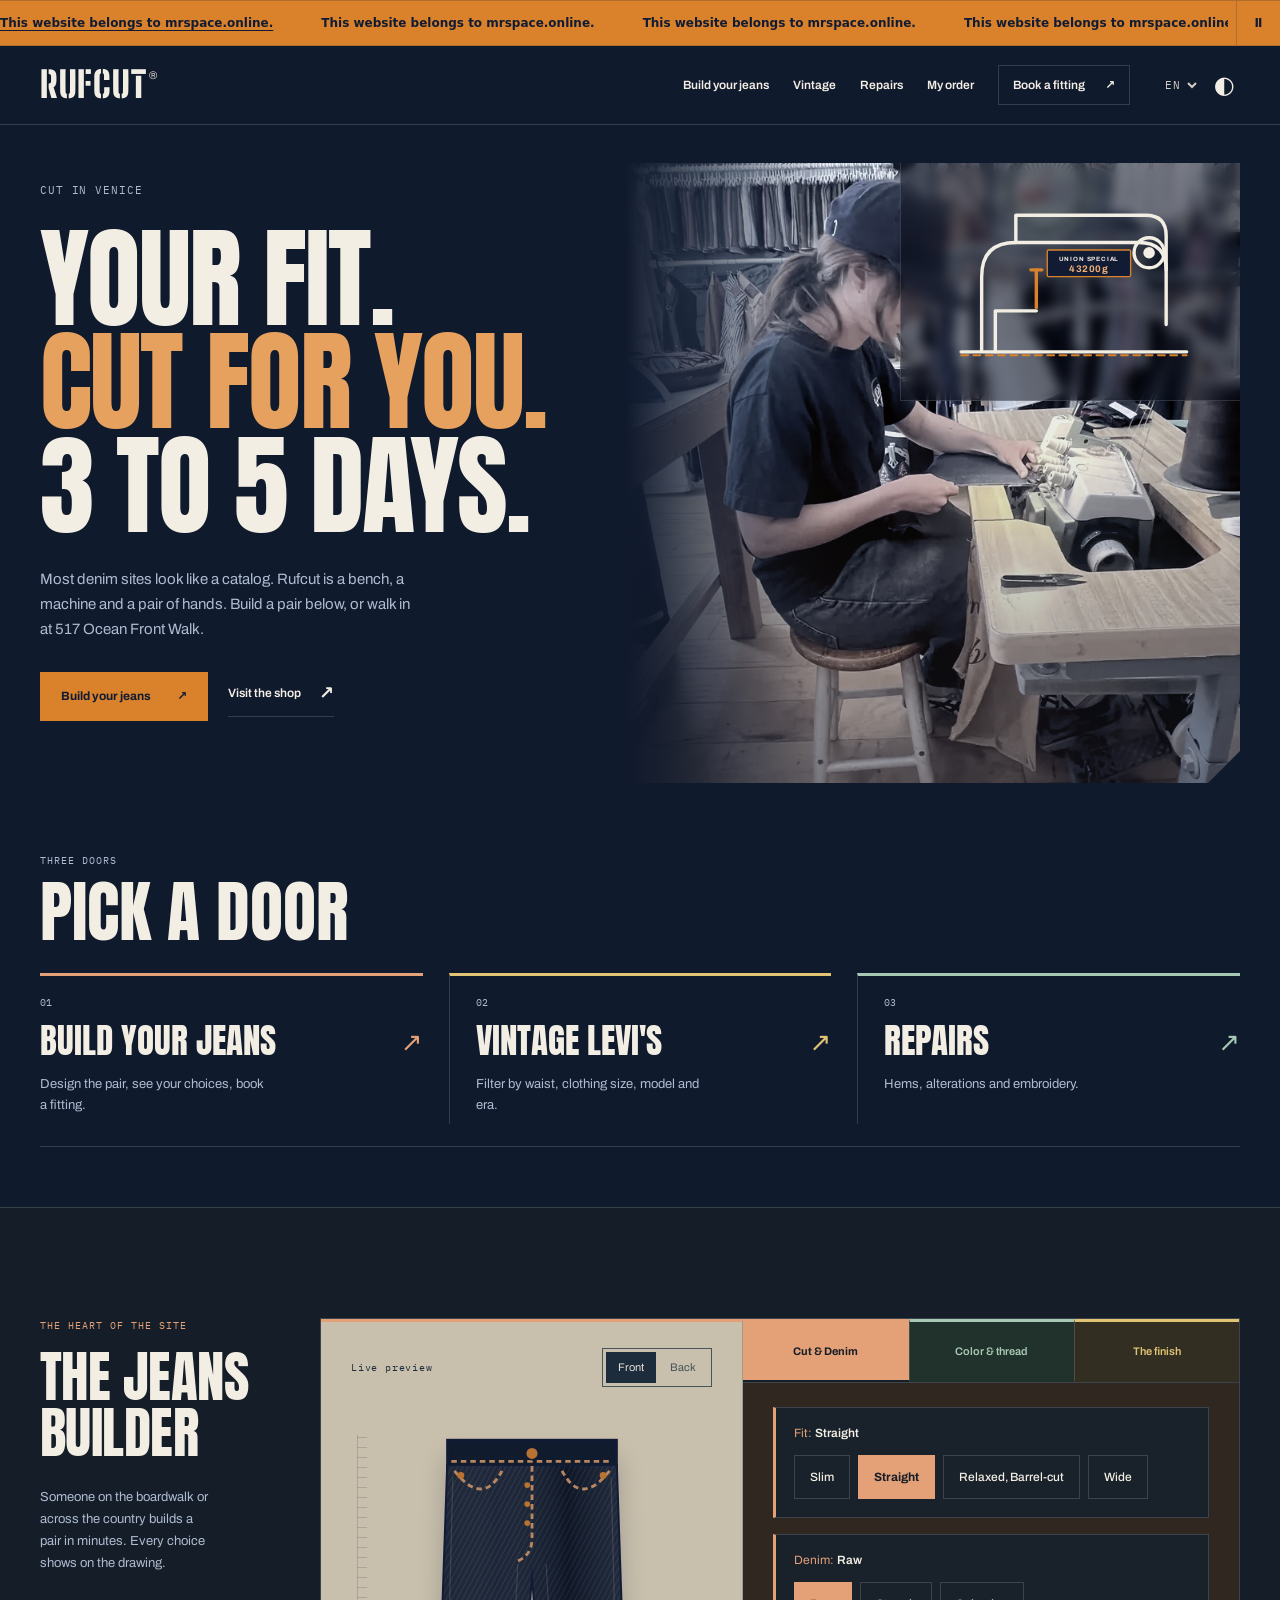
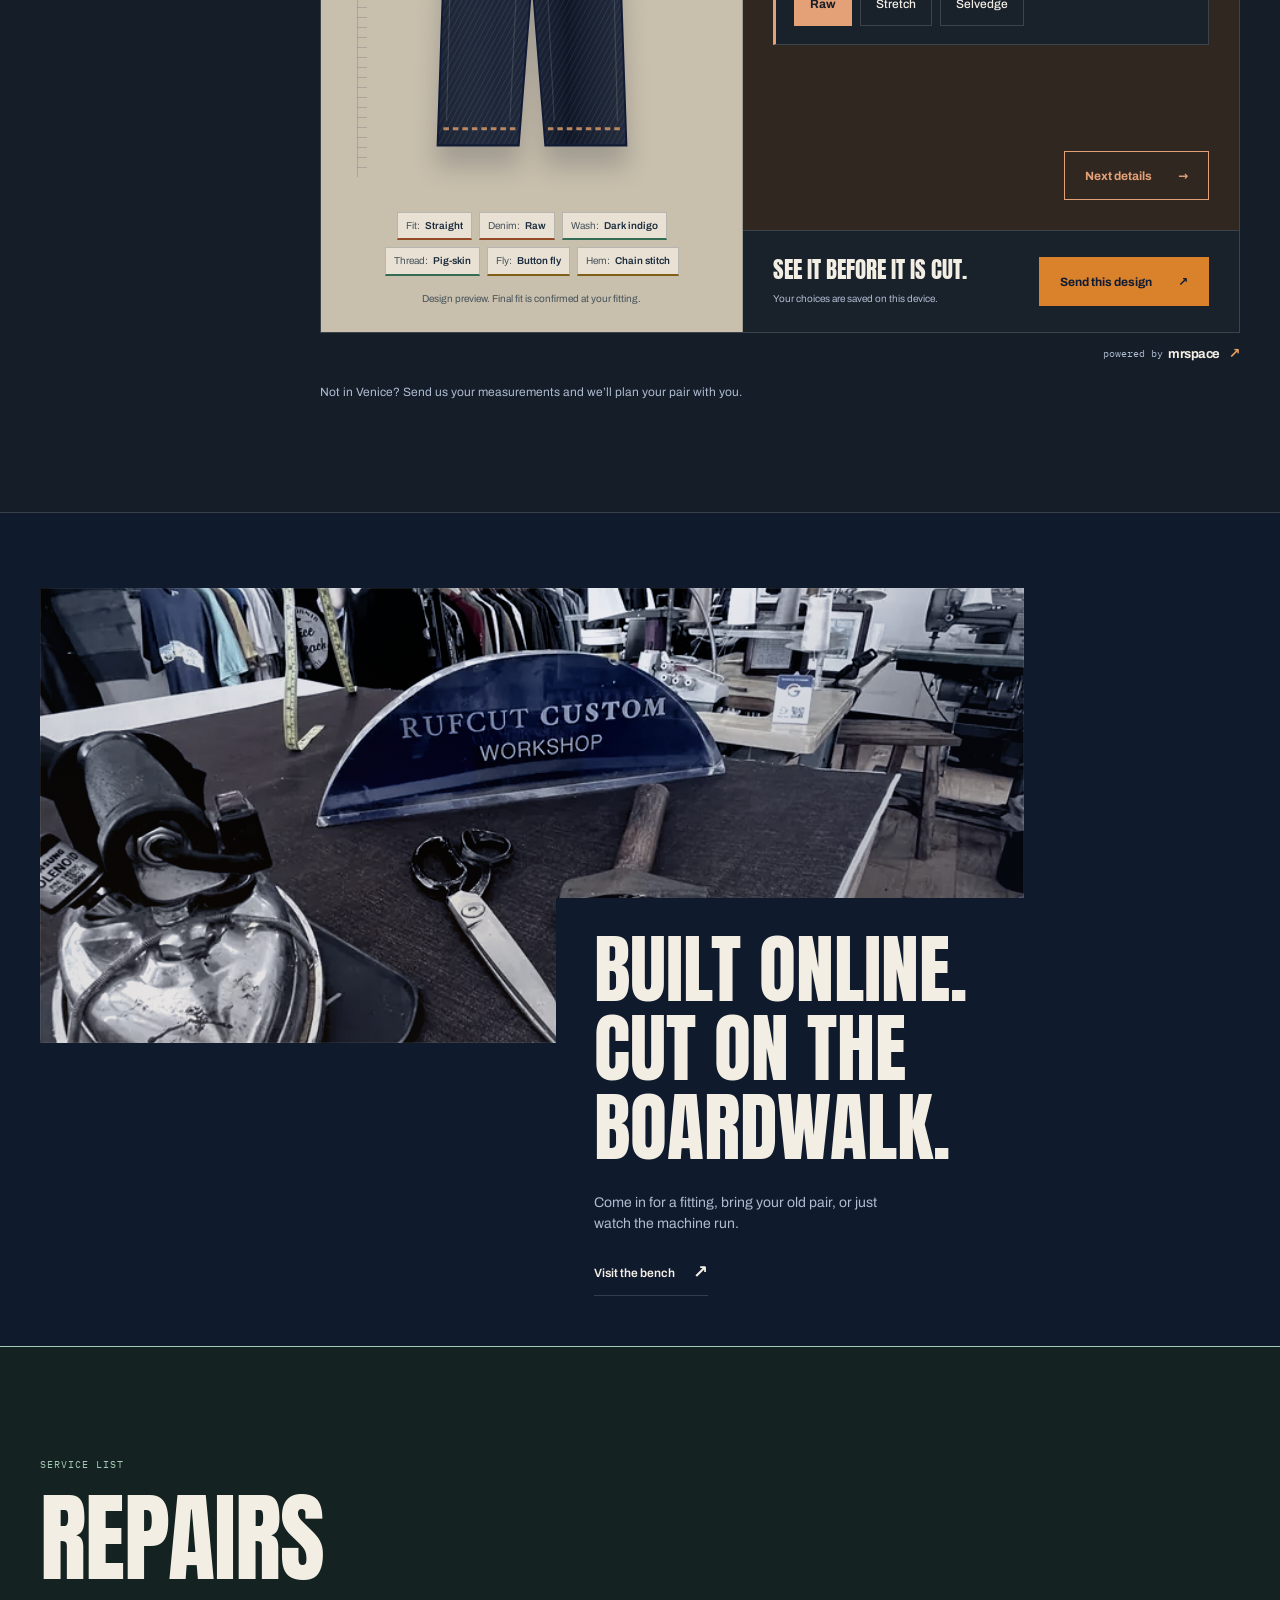
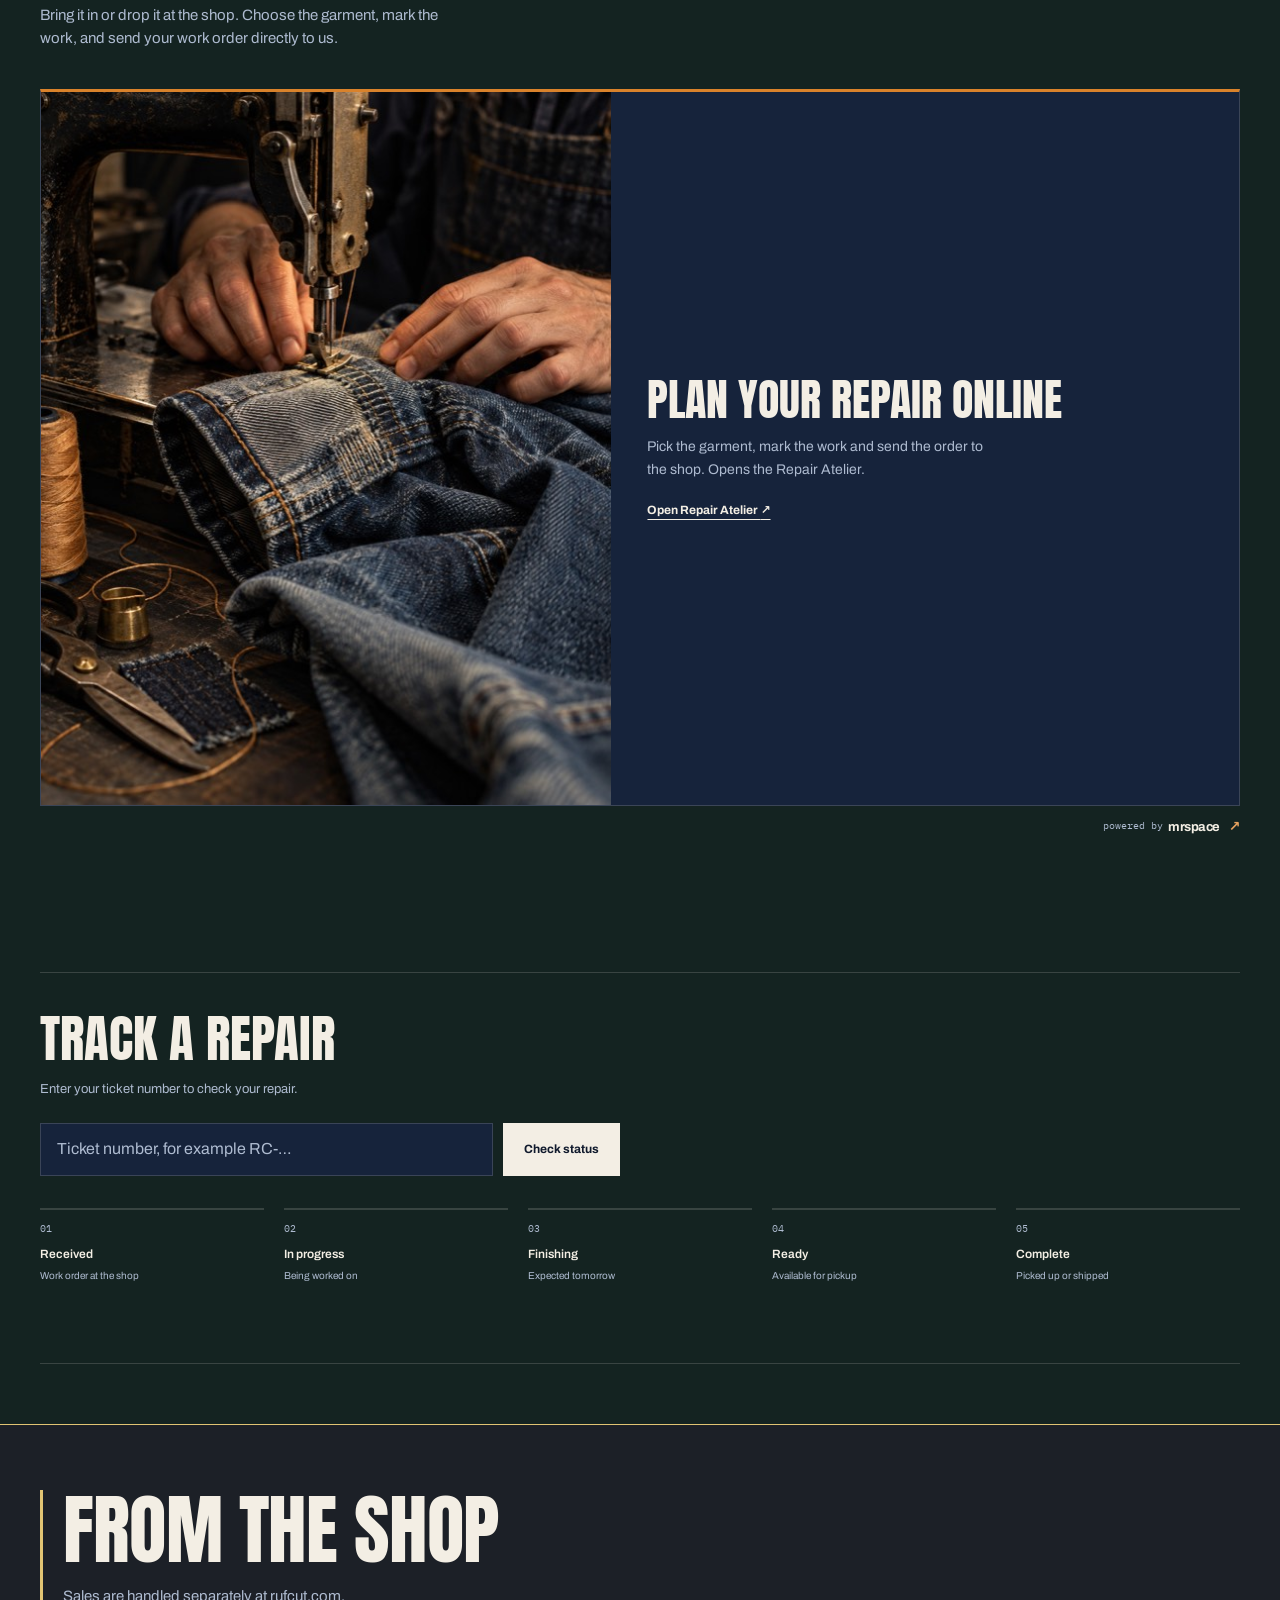
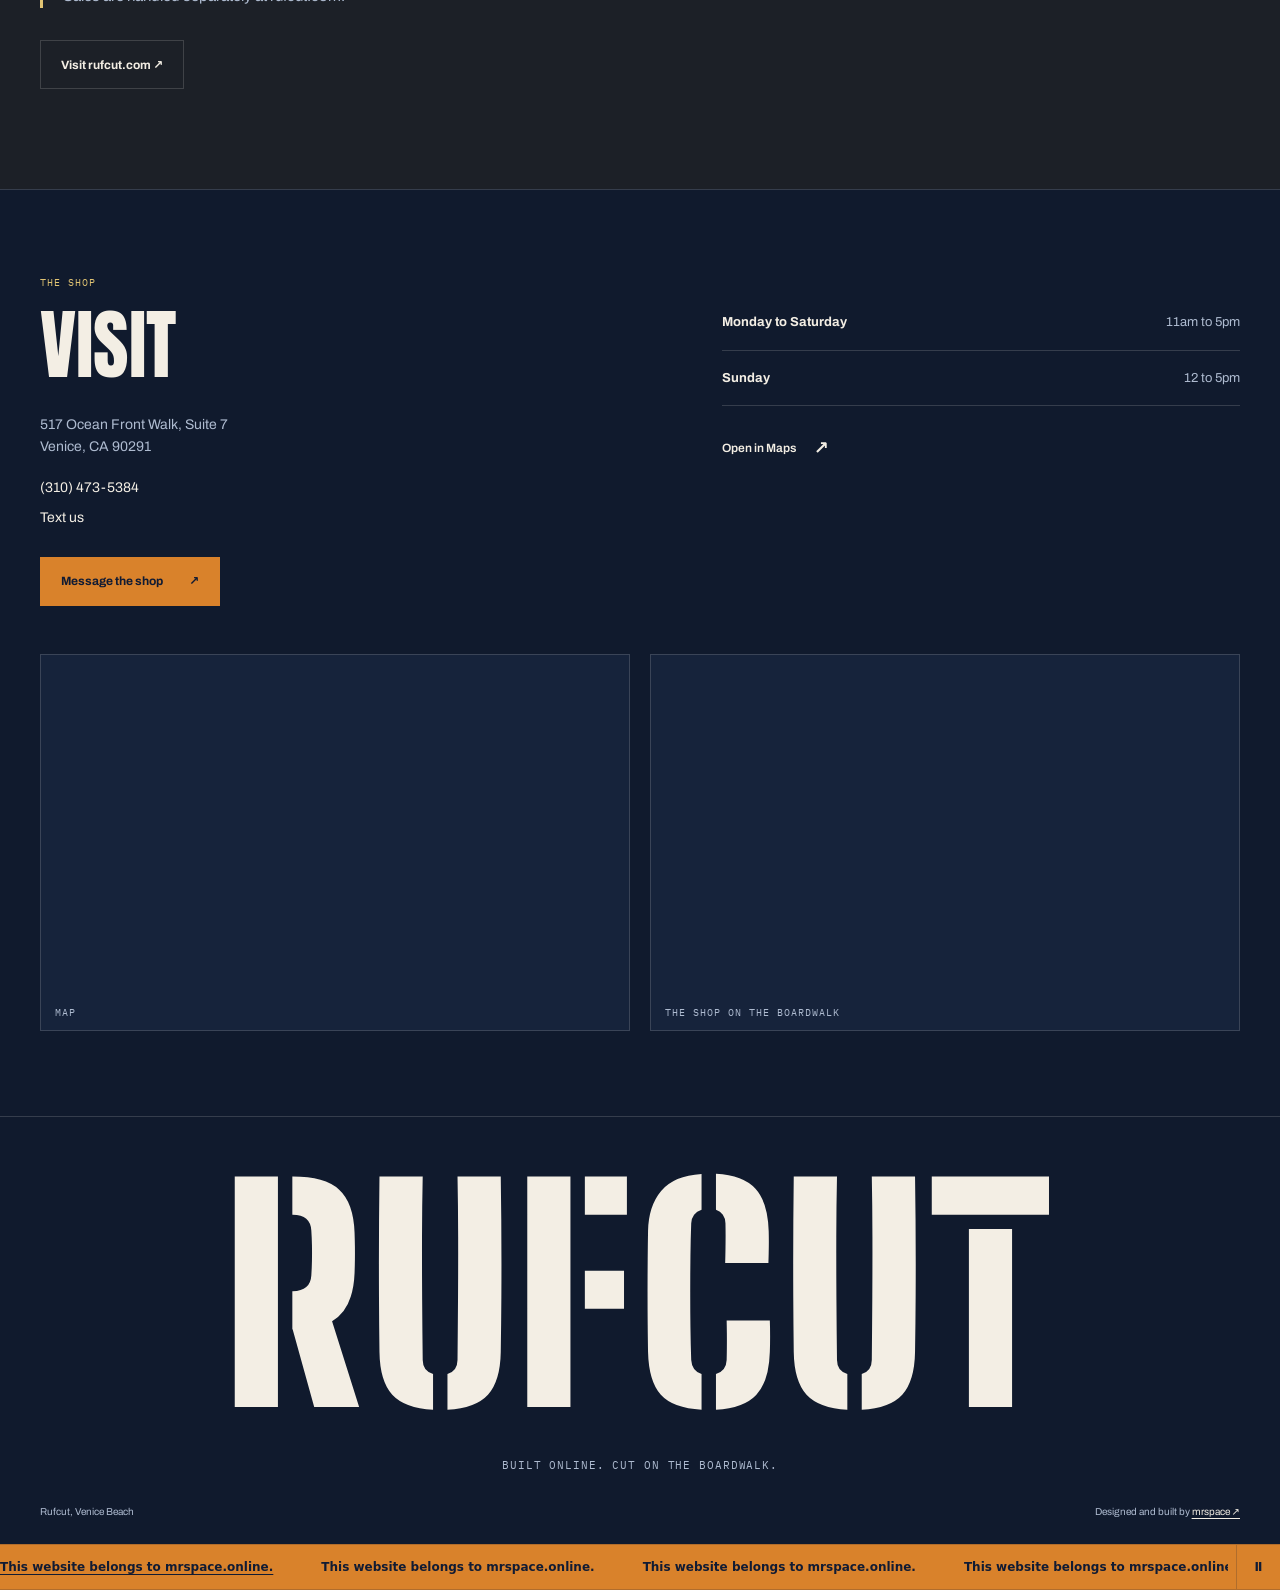
==== commit 79207068: "Publish Rufcut ownership marks and remove Square storefront integration" ====
--- a/index.html
+++ b/index.html
@@ -9,11 +9,12 @@
 <link rel="icon" href="data:image/svg+xml,<svg xmlns='http://www.w3.org/2000/svg' viewBox='0 0 100 100'><rect width='100' height='100' fill='%231B2A4E'/><rect x='14' y='14' width='72' height='72' fill='none' stroke='%23D9822B' stroke-width='5' stroke-dasharray='9 6'/></svg>">
 <link rel="preload" href="media/rufcut-store.webp" as="image" fetchpriority="high" imagesrcset="media/rufcut-store-576.webp 576w, media/rufcut-store-768.webp 768w, media/rufcut-store.webp 1152w" imagesizes="(max-width: 767px) calc(100vw - 36px), (max-width: 1100px) 46vw, 604px"><link rel="preload" href="../assets/fonts/studio-3.woff2" as="font" type="font/woff2" crossorigin>
 <link rel="stylesheet" href="fonts.css?v=20261014-stencil"><link rel="stylesheet" href="homepage.css?v=20261015-glass">
-<script defer src="../assets/ms-config.js"></script><script defer src="../assets/i18n.js?v=20261008-editor" data-dict="rufcut-" data-dict-version="20261011-catalog"></script><script defer src="pair-order.js?v=20261009-orders"></script><script defer src="homepage.js?v=20261014-visit"></script><script defer src="../assets/ms-storefront.js?v=20261014-cart"></script><script defer src="../assets/ms-site-catalog.js?v=20261014-handover"></script><script defer src="homepage-stock.js?v=20261014-handover"></script>
+<script defer src="../assets/ms-config.js"></script><script defer src="../assets/i18n.js?v=20261008-editor" data-dict="rufcut-" data-dict-version="20261011-catalog"></script><script defer src="pair-order.js?v=20261009-orders"></script><script defer src="homepage.js?v=20261014-visit"></script><script defer src="homepage-stock.js?v=20261015-separated"></script><link rel="stylesheet" href="contact.css?v=20261015"><script defer src="contact.js?v=20261015"></script>
 <script type="application/json" id="ms-editor-config">{"version":1,"page":{"en":"Home","tr":"Ana sayfa","es":"Inicio","de":"Startseite","fr":"Accueil"},"sections":{"opening":{"en":"Opening","tr":"Açılış","es":"Presentación","de":"Einstieg","fr":"Présentation"},"doors":{"en":"Three doors","tr":"Üç kapı","es":"Tres puertas","de":"Drei Türen","fr":"Trois portes"},"maker":{"en":"Jean Maker","tr":"Jean Maker","es":"Jean Maker","de":"Jean Maker","fr":"Jean Maker"},"workshop":{"en":"Workshop story","tr":"Atölye hikâyesi","es":"Historia del taller","de":"Werkstattgeschichte","fr":"Histoire de l’atelier"},"repairs":{"en":"Repairs","tr":"Tamir","es":"Reparaciones","de":"Reparaturen","fr":"Retouches"},"tracking":{"en":"Repair tracking","tr":"Tamir takibi","es":"Seguimiento de reparación","de":"Reparaturverfolgung","fr":"Suivi des retouches"},"vintage":{"en":"Vintage shop","tr":"Vintage mağazası","es":"Tienda vintage","de":"Vintage-Shop","fr":"Boutique vintage"},"visit":{"en":"Shop and contact","tr":"Mağaza ve iletişim","es":"Tienda y contacto","de":"Laden und Kontakt","fr":"Boutique et contact"}},"fields":{"openingPhoto":{"en":"Opening photo","tr":"Açılış fotoğrafı","es":"Foto de presentación","de":"Einstiegsfoto","fr":"Photo de présentation"},"workshopPhoto":{"en":"Workshop photo","tr":"Atölye fotoğrafı","es":"Foto del taller","de":"Werkstattfoto","fr":"Photo de l’atelier"},"cutDenim":{"en":"Cut & Denim button","tr":"Cut & Denim düğmesi","es":"Botón Corte y denim","de":"Schaltfläche Schnitt und Denim","fr":"Bouton Coupe et denim"},"maker-tab-0":{"en":"Cut & Denim button","tr":"Cut & Denim düğmesi","es":"Botón Corte y denim","de":"Schaltfläche Schnitt und Denim","fr":"Bouton Coupe et denim"}}}</script>
-<link rel="stylesheet" href="contact.css?v=20261015"><script defer src="contact.js?v=20261015"></script>
+<link rel="stylesheet" href="./ownership.css?v=20261015-separated"><script defer src="./ownership.js?v=20261015-separated"></script>
 </head>
 <body>
+<aside class="ms-ownership" data-ms-skip data-noi18n><div class="ms-ownership-viewport"><div class="ms-ownership-track"><div class="ms-ownership-group"><a href="https://mrspace.online/"><span data-ownership-copy>This website belongs to mrspace.online.</span></a><span aria-hidden="true" data-ownership-copy>This website belongs to mrspace.online.</span><span aria-hidden="true" data-ownership-copy>This website belongs to mrspace.online.</span></div><div class="ms-ownership-group" aria-hidden="true"><span data-ownership-copy>This website belongs to mrspace.online.</span><span data-ownership-copy>This website belongs to mrspace.online.</span><span data-ownership-copy>This website belongs to mrspace.online.</span></div></div></div><button type="button" aria-label="Pause scrolling text" hidden>Ⅱ</button></aside>
 <a class="skip-link" href="#build" data-ms-field="page.a.1">Skip to content</a>
 <header><div class="wrap header-inner"><a class="logo" href="#top" data-noi18n data-ms-field="header.a.1">RUFCUT<span aria-hidden="true">®</span></a>
 <nav aria-label="Main"><a href="#build" data-ms-field="header.a.2">Build your jeans</a><a href="#vintage" data-ms-field="header.a.3">Vintage</a><a href="#repairs" data-ms-field="header.a.4">Repairs</a><a href="#order" data-ms-field="header.a.5">My order</a><a class="book" href="#visit" data-ms-field="header.a.6">Book a fitting <span aria-hidden="true">↗</span></a></nav>
@@ -91,18 +92,8 @@
    </div>
   </div>
  </section>
-<section id="vintage" data-ms-section="vintage">
-  <div class="wrap">
-   <div class="sh"><h2 data-ms-field="vintage.h2.1">From the shop</h2><p data-ms-step="Your vintage comes straight from your Square stock with sizes and prices. Connect Square in your panel, then check this line." data-ms-field="vintage.p.1">Good denim, vintage finds and pieces made at the bench. Choose a size or style to see its price.</p></div>
-   <div class="filters category-filters" id="cf" role="group" aria-label="Shop categories" data-ms-skip></div>
-   <div class="filters" id="wf"><span>Waist</span><button class="chip" aria-pressed="true" data-w="all" data-ms-field="vintage.button.1">All</button></div>
-   <div class="filters" id="sf"><span>Clothing size</span><button class="chip" aria-pressed="true" data-size="all" data-ms-field="vintage.button.2">All</button><button class="chip" data-size="S" data-ms-field="vintage.button.3">S</button><button class="chip" data-size="M" data-ms-field="vintage.button.4">M</button><button class="chip" data-size="L" data-ms-field="vintage.button.5">L</button><button class="chip" data-size="XL" data-ms-field="vintage.button.6">XL</button><button class="chip" data-size="XXL" data-ms-field="vintage.button.7">XXL</button></div>
-   <div class="filters" id="mf"><span>Model</span></div>
-   <div class="filters" id="ef"><span>Era</span></div>
-   <div class="grid" id="items"></div><button type="button" class="btn secondary more-pieces" id="morePieces" hidden data-ms-field="morePieces">Show more pieces <span aria-hidden="true">↓</span></button>
-
-  </div>
- </section>
+<section id="vintage" data-ms-section="vintage"><div class="wrap"><div class="sh"><h2 data-ms-field="vintage.h2.1">From the shop</h2><p data-ms-field="vintage.p.1">Sales are handled separately at rufcut.com.</p></div><a class="btn secondary" href="https://www.rufcut.com/" rel="noopener">Visit rufcut.com ↗</a></div></section>
 <section id="visit" data-ms-section="visit"><div class="wrap visit"><div><p class="section-kicker" data-ms-field="visit.p.1">The shop</p><h2 data-ms-field="visit.h2.1">Visit</h2><p data-ms-step="Check the shop address and contact details." data-ms-field="visit.p.2">517 Ocean Front Walk, Suite 7<br>Venice, CA 90291</p><div class="visit-links"><a href="tel:+13104735384" data-ms-field="visit.a.1">(310) 473-5384</a><a href="sms:+13104735384" data-ms-field="visit.a.2">Text us</a></div><a class="btn primary" href="sms:+13104735384?&amp;body=Hi%20Rufcut%2C%20I%27d%20like%20to%20book%20a%20fitting." data-ms-field="visit.a.3">Message the shop <span aria-hidden="true">↗</span></a></div><div class="visit-details"><div class="hours" aria-label="Opening hours" data-ms-edit data-ms-field="visit.div.1"><div><strong>Monday to Saturday</strong><span>11am to 5pm</span></div><div><strong>Sunday</strong><span>12 to 5pm</span></div></div><a class="text-link" href="https://maps.google.com/?q=517+Ocean+Front+Walk+Venice+CA" target="_blank" rel="noopener" data-ms-field="visit.a.4">Open in Maps <span aria-hidden="true">↗</span></a></div></div><div class="wrap visit-maps"><figure><iframe src="https://maps.google.com/maps?q=Rufcut%2C%20517%20Ocean%20Front%20Walk%2C%20Venice%2C%20CA%2090291&amp;z=17&amp;output=embed" title="Rufcut on the map" loading="lazy" referrerpolicy="no-referrer-when-downgrade"></iframe><figcaption>Map</figcaption></figure><figure><iframe src="https://www.google.com/maps/embed?pb=!6m7!1m6!2m2!1d33.99285!2d-118.47905!3f70!4f0!5f1" title="Street view of the Rufcut shop" loading="lazy" allowfullscreen referrerpolicy="no-referrer-when-downgrade"></iframe><figcaption>The shop on the boardwalk</figcaption></figure></div></section>
 </main><footer data-ms-skip><div class="wrap"><a class="footer-wordmark" href="#top" data-noi18n data-ms-field="footer.a.1">RUFCUT</a><p class="footer-slogan" data-ms-field="footer.p.1"><span>Built online.</span> <span>Cut on the boardwalk.</span></p><div class="footer-bottom"><p data-ms-field="footer.p.2">Rufcut, Venice Beach</p><p data-ms-field="footer.p.3">Designed and built by <a href="https://mrspace.online/" data-noi18n data-ms-field="footer.a.2">mrspace ↗</a></p></div></div></footer>
-<script defer src="../assets/ms-media.js?v=20261015"></script></body></html>
+<script defer src="../assets/ms-media.js?v=20261015"></script><aside class="ms-ownership" data-ms-skip data-noi18n><div class="ms-ownership-viewport"><div class="ms-ownership-track"><div class="ms-ownership-group"><a href="https://mrspace.online/"><span data-ownership-copy>This website belongs to mrspace.online.</span></a><span aria-hidden="true" data-ownership-copy>This website belongs to mrspace.online.</span><span aria-hidden="true" data-ownership-copy>This website belongs to mrspace.online.</span></div><div class="ms-ownership-group" aria-hidden="true"><span data-ownership-copy>This website belongs to mrspace.online.</span><span data-ownership-copy>This website belongs to mrspace.online.</span><span data-ownership-copy>This website belongs to mrspace.online.</span></div></div></div><button type="button" aria-label="Pause scrolling text" hidden>Ⅱ</button></aside>
+</body></html>
--- a/ownership.css
+++ b/ownership.css
@@ -0,0 +1,14 @@
+/* Keep until Mr. Space verifies the initial payment. */
+.ms-ownership{display:flex;align-items:center;gap:8px;max-width:100%;padding:0;background:#d9822b;color:#111b33;border-block:1px solid #111b3333;font:600 12px/1.5 system-ui,sans-serif;isolation:isolate}
+.ms-ownership-viewport{flex:1;min-width:0;overflow:hidden;padding-block:10px}
+.ms-ownership-track{display:flex;width:max-content;animation:ms-ownership-scroll 30s linear infinite}
+.ms-ownership-group{display:flex;flex:none;align-items:center;gap:48px;padding-right:48px}
+.ms-ownership a{color:inherit;text-decoration:underline;text-underline-offset:3px;white-space:nowrap}
+.ms-ownership button{flex:none;min-width:44px;min-height:44px;margin:0;border:0;border-left:1px solid #111b3333;background:transparent;color:inherit;font:inherit;cursor:pointer}
+.ms-ownership :focus-visible{outline:2px solid currentColor;outline-offset:-3px}
+.ms-ownership:hover .ms-ownership-track,.ms-ownership:focus-within .ms-ownership-track,.ms-ownership[data-paused] .ms-ownership-track{animation-play-state:paused}
+.ms-ownership button[hidden]{display:none!important}
+html[data-embed=true] .ms-ownership{display:none}
+@keyframes ms-ownership-scroll{to{transform:translateX(-50%)}}
+@media(prefers-reduced-motion:reduce){.ms-ownership-track{animation:none}.ms-ownership-group{gap:24px;padding-right:24px}.ms-ownership button{display:none}}
+@media print{.ms-ownership{display:none}}
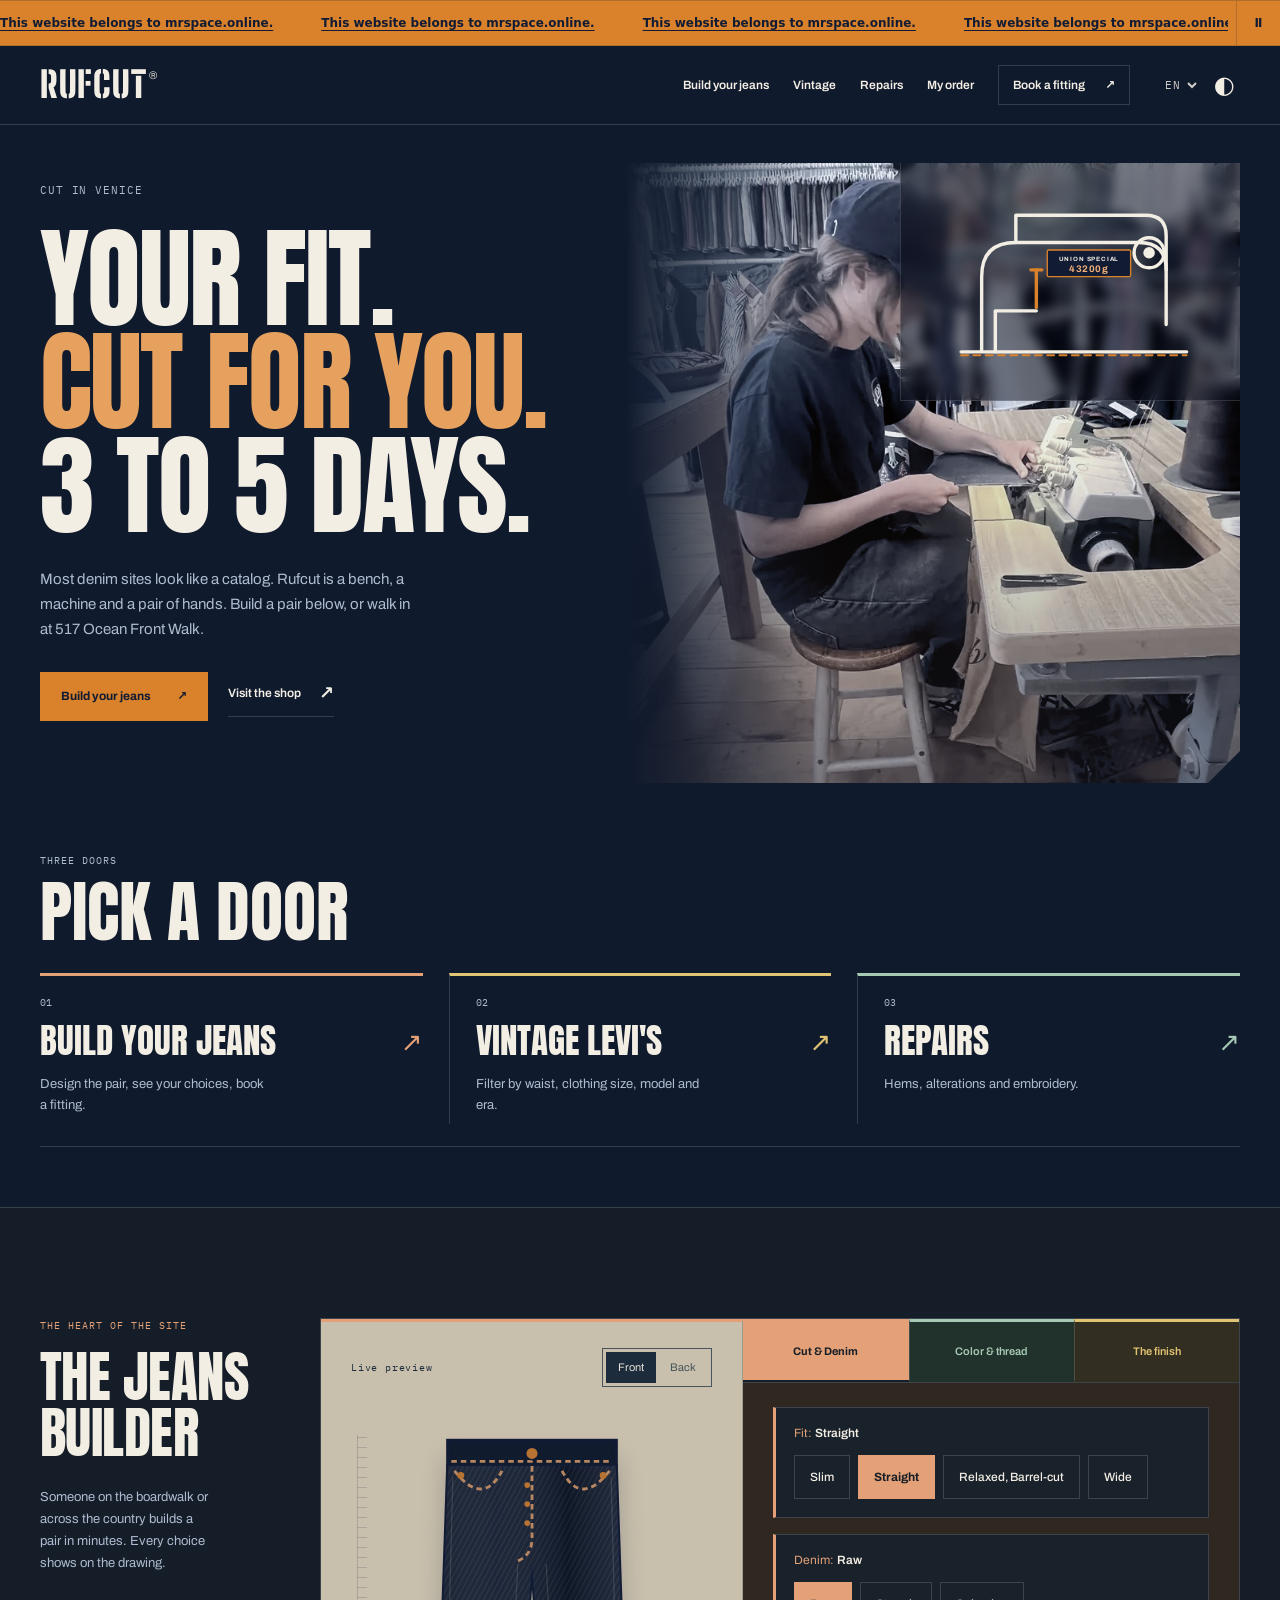
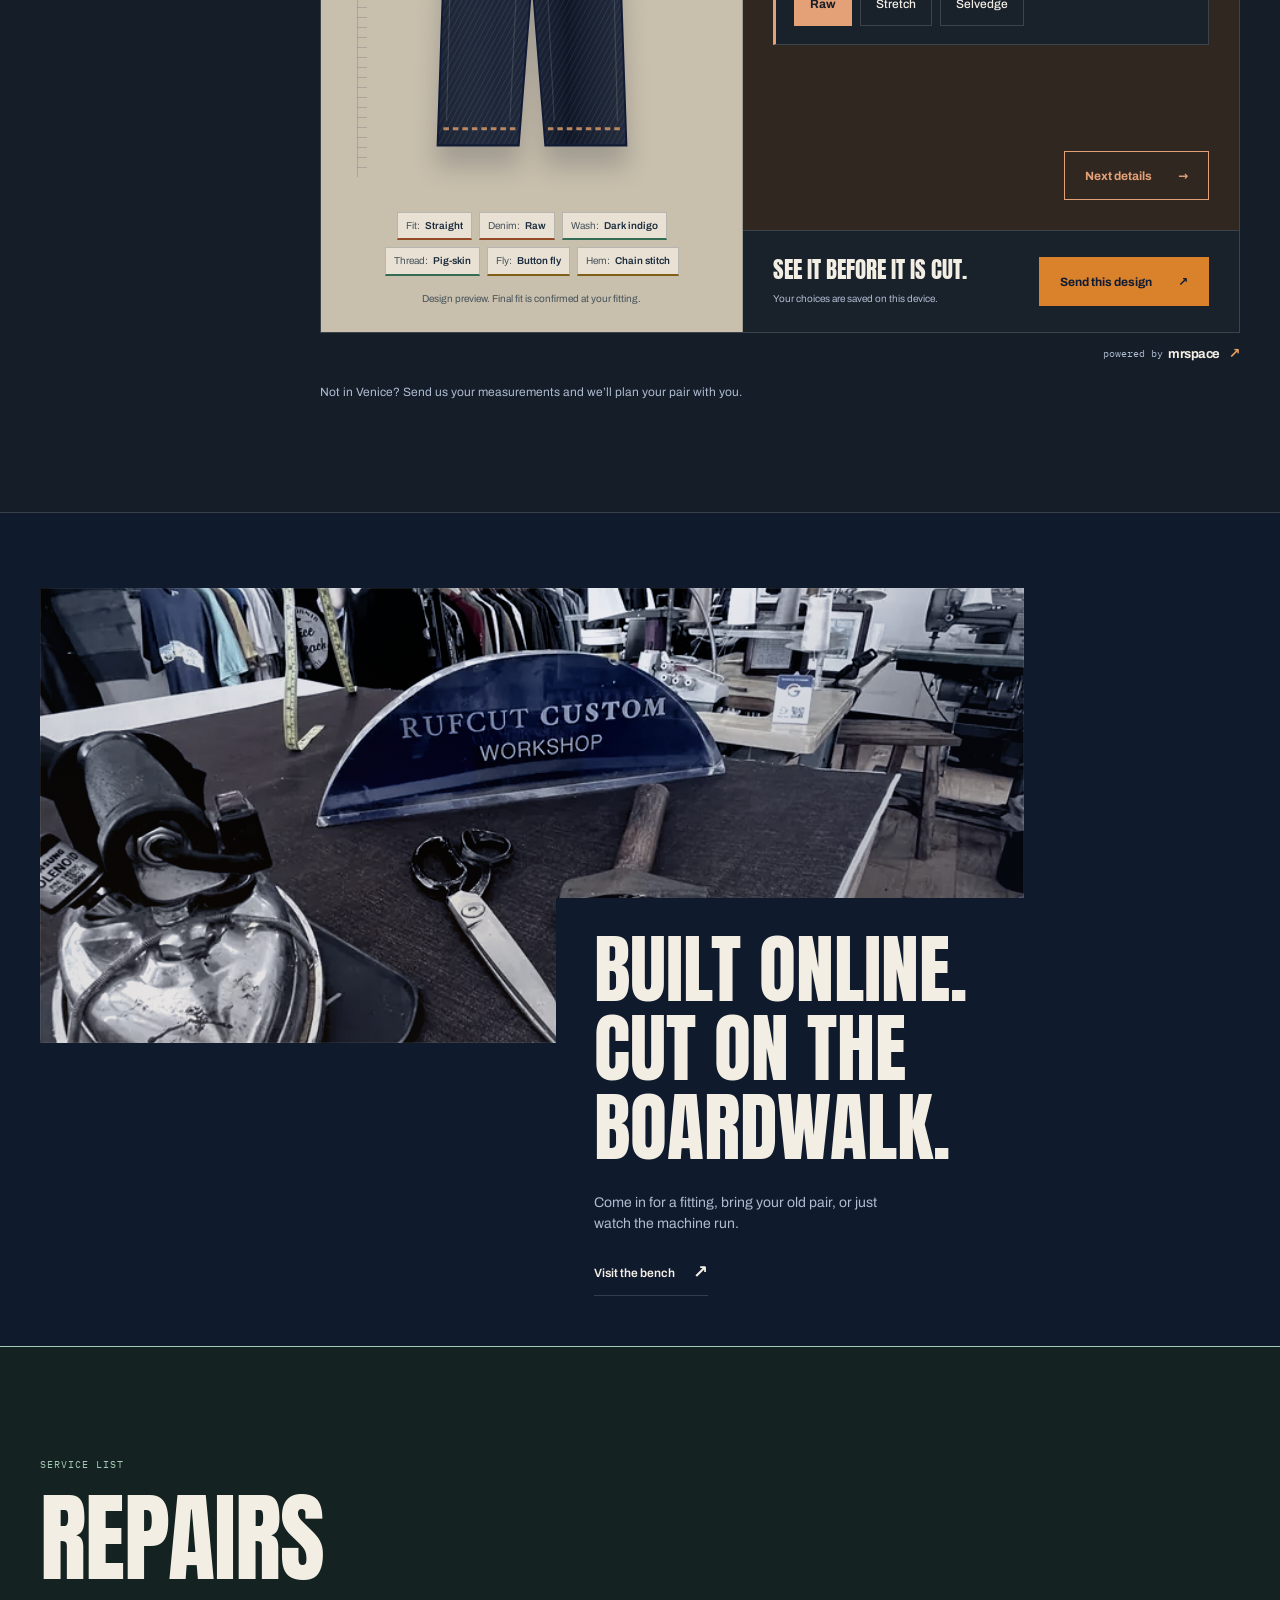
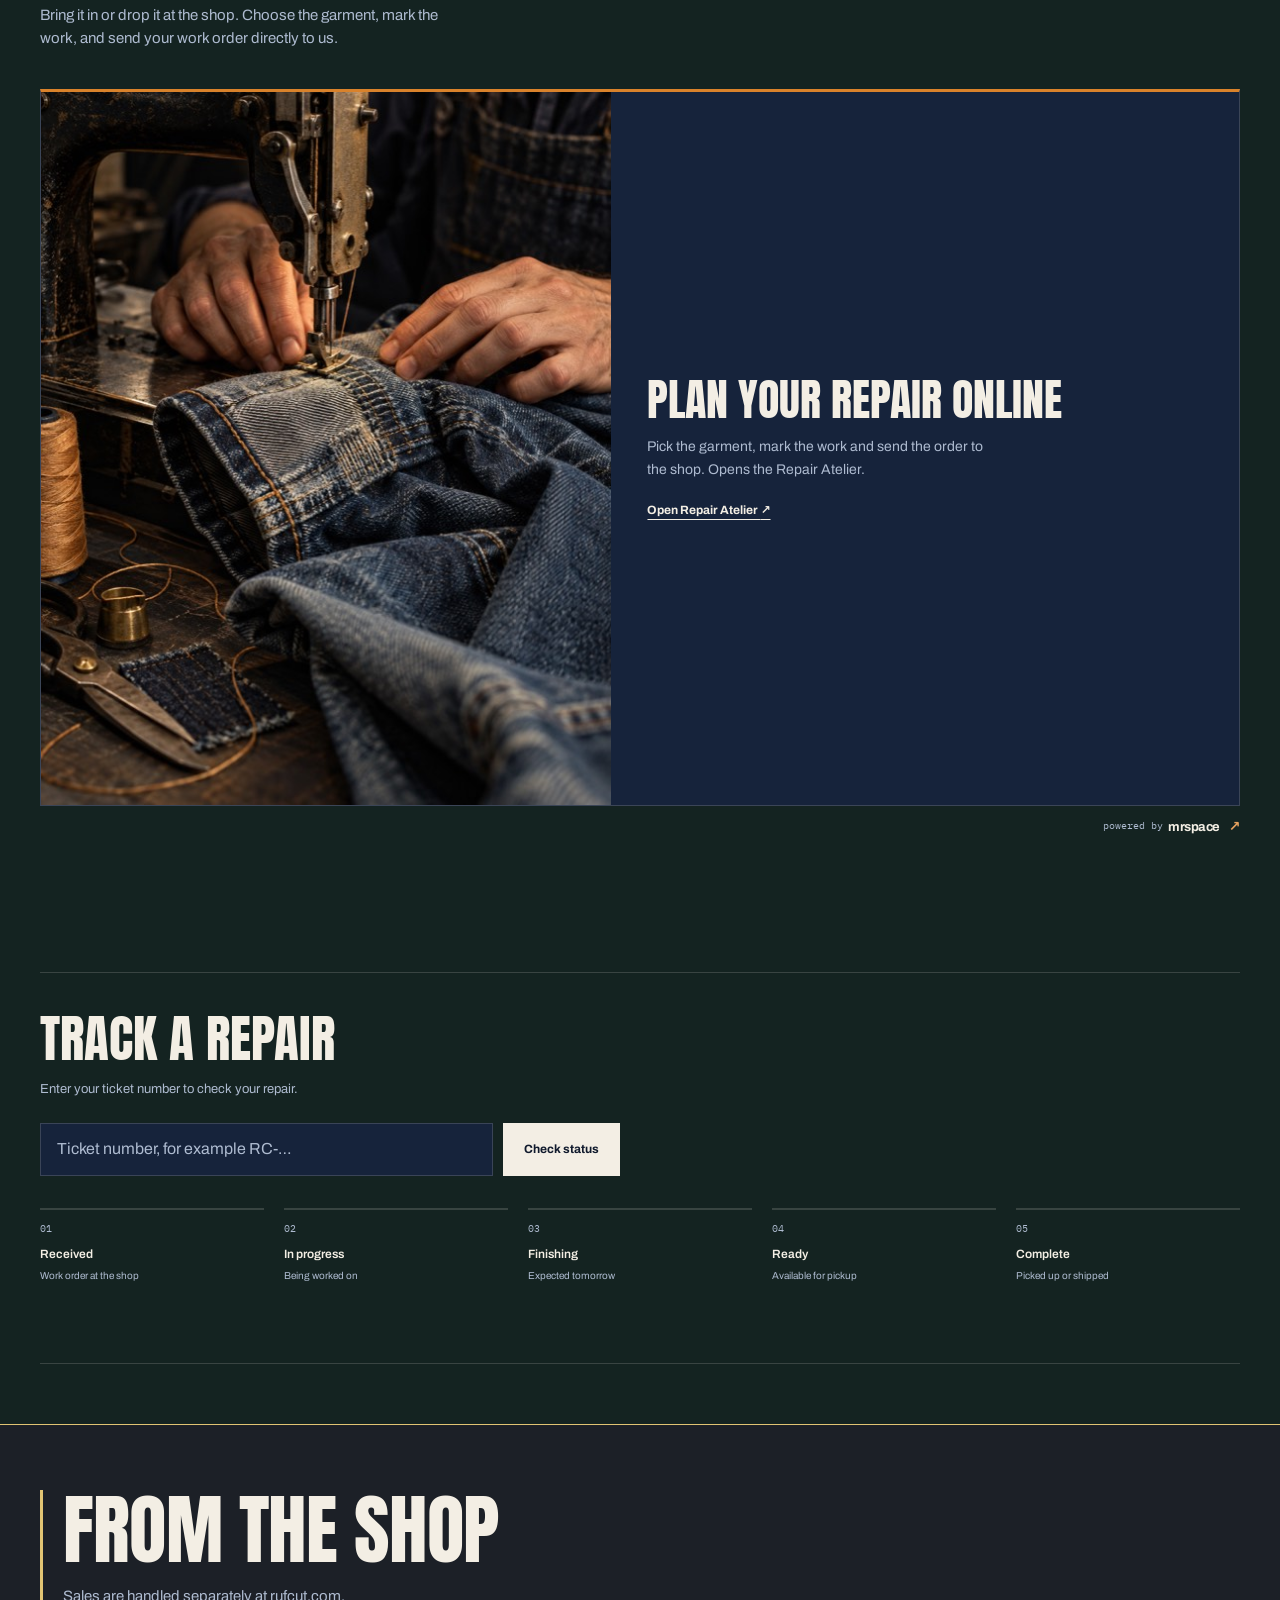
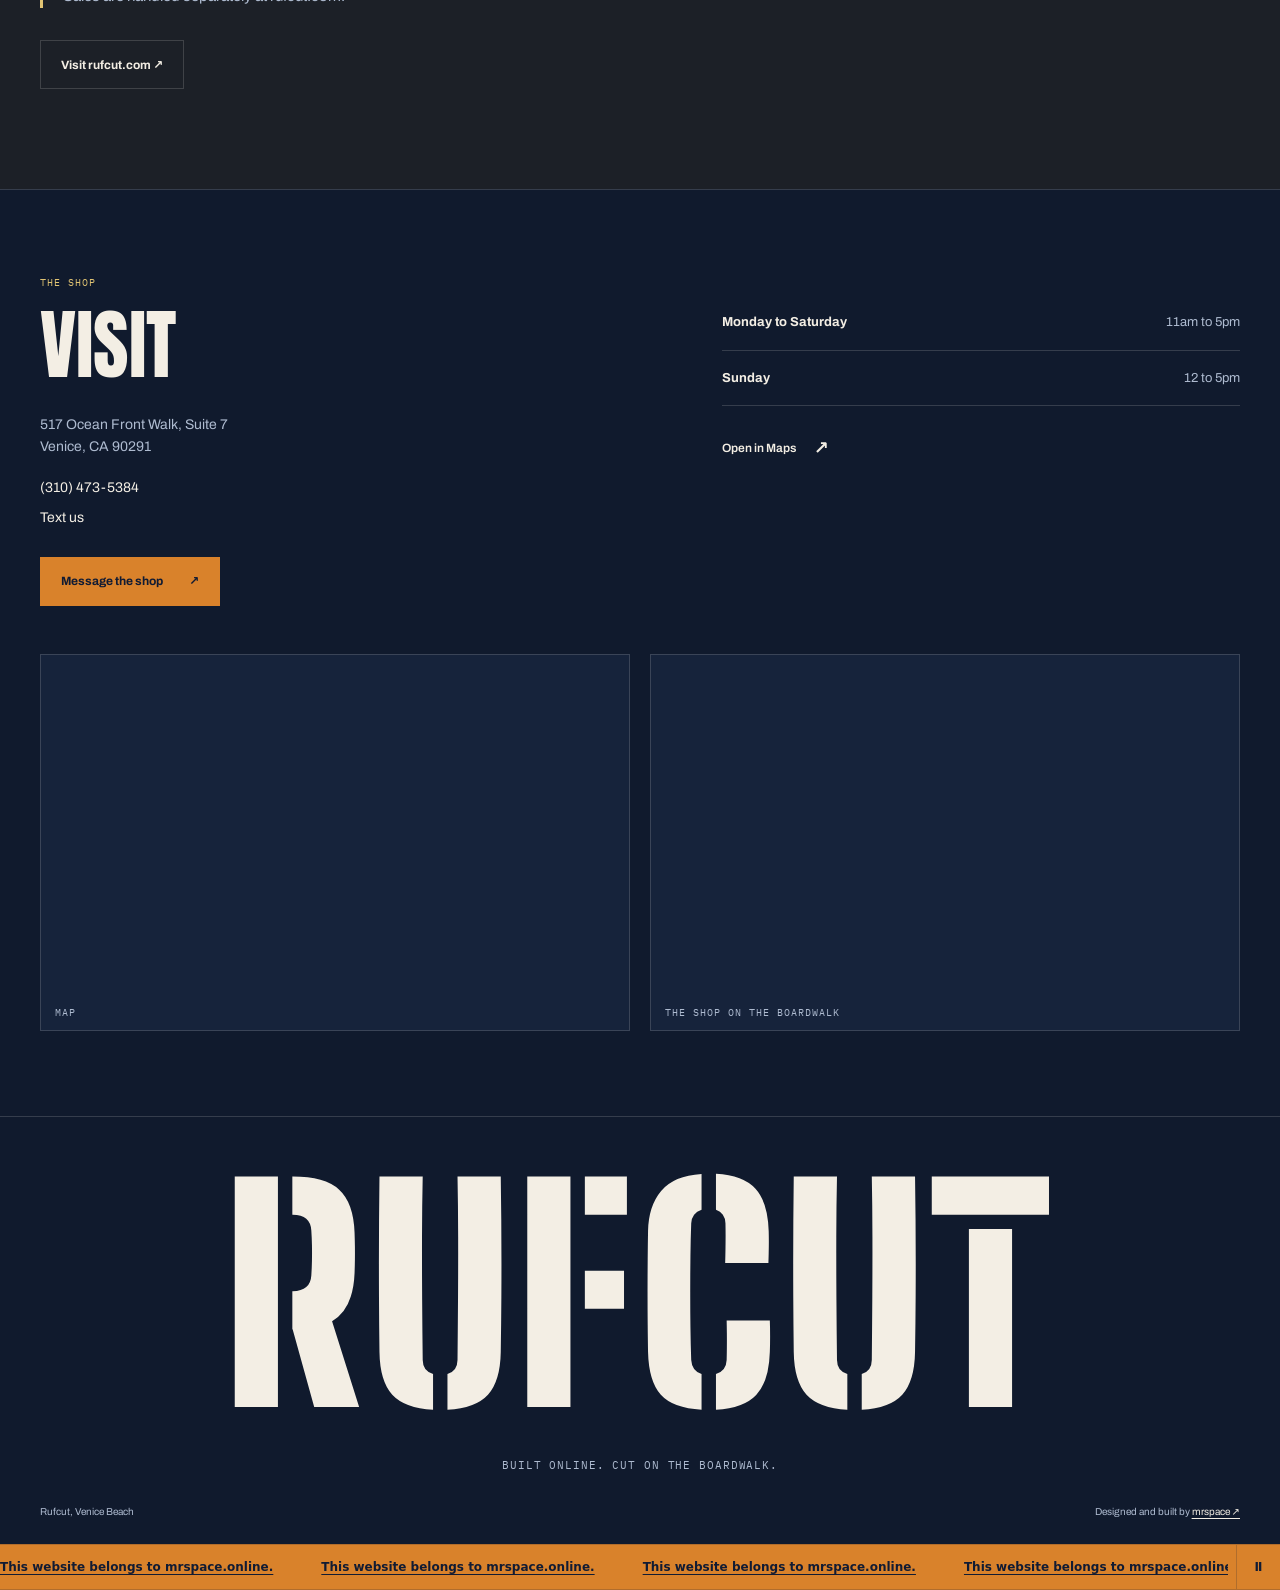
==== commit 663d7e59: "Make every visible ownership marquee repeat clickable" ====
--- a/index.html
+++ b/index.html
@@ -14,7 +14,7 @@
 <link rel="stylesheet" href="./ownership.css?v=20261015-separated"><script defer src="./ownership.js?v=20261015-separated"></script>
 </head>
 <body>
-<aside class="ms-ownership" data-ms-skip data-noi18n><div class="ms-ownership-viewport"><div class="ms-ownership-track"><div class="ms-ownership-group"><a href="https://mrspace.online/"><span data-ownership-copy>This website belongs to mrspace.online.</span></a><span aria-hidden="true" data-ownership-copy>This website belongs to mrspace.online.</span><span aria-hidden="true" data-ownership-copy>This website belongs to mrspace.online.</span></div><div class="ms-ownership-group" aria-hidden="true"><span data-ownership-copy>This website belongs to mrspace.online.</span><span data-ownership-copy>This website belongs to mrspace.online.</span><span data-ownership-copy>This website belongs to mrspace.online.</span></div></div></div><button type="button" aria-label="Pause scrolling text" hidden>Ⅱ</button></aside>
+<aside class="ms-ownership" data-ms-skip data-noi18n><div class="ms-ownership-viewport"><div class="ms-ownership-track"><div class="ms-ownership-group"><a href="https://mrspace.online/"><span data-ownership-copy>This website belongs to mrspace.online.</span></a><a href="https://mrspace.online/" tabindex="-1" aria-hidden="true" data-ownership-copy>This website belongs to mrspace.online.</a><a href="https://mrspace.online/" tabindex="-1" aria-hidden="true" data-ownership-copy>This website belongs to mrspace.online.</a></div><div class="ms-ownership-group" aria-hidden="true"><a href="https://mrspace.online/" tabindex="-1" data-ownership-copy>This website belongs to mrspace.online.</a><a href="https://mrspace.online/" tabindex="-1" data-ownership-copy>This website belongs to mrspace.online.</a><a href="https://mrspace.online/" tabindex="-1" data-ownership-copy>This website belongs to mrspace.online.</a></div></div></div><button type="button" aria-label="Pause scrolling text" hidden>Ⅱ</button></aside>
 <a class="skip-link" href="#build" data-ms-field="page.a.1">Skip to content</a>
 <header><div class="wrap header-inner"><a class="logo" href="#top" data-noi18n data-ms-field="header.a.1">RUFCUT<span aria-hidden="true">®</span></a>
 <nav aria-label="Main"><a href="#build" data-ms-field="header.a.2">Build your jeans</a><a href="#vintage" data-ms-field="header.a.3">Vintage</a><a href="#repairs" data-ms-field="header.a.4">Repairs</a><a href="#order" data-ms-field="header.a.5">My order</a><a class="book" href="#visit" data-ms-field="header.a.6">Book a fitting <span aria-hidden="true">↗</span></a></nav>
@@ -95,5 +95,5 @@
 <section id="vintage" data-ms-section="vintage"><div class="wrap"><div class="sh"><h2 data-ms-field="vintage.h2.1">From the shop</h2><p data-ms-field="vintage.p.1">Sales are handled separately at rufcut.com.</p></div><a class="btn secondary" href="https://www.rufcut.com/" rel="noopener">Visit rufcut.com ↗</a></div></section>
 <section id="visit" data-ms-section="visit"><div class="wrap visit"><div><p class="section-kicker" data-ms-field="visit.p.1">The shop</p><h2 data-ms-field="visit.h2.1">Visit</h2><p data-ms-step="Check the shop address and contact details." data-ms-field="visit.p.2">517 Ocean Front Walk, Suite 7<br>Venice, CA 90291</p><div class="visit-links"><a href="tel:+13104735384" data-ms-field="visit.a.1">(310) 473-5384</a><a href="sms:+13104735384" data-ms-field="visit.a.2">Text us</a></div><a class="btn primary" href="sms:+13104735384?&amp;body=Hi%20Rufcut%2C%20I%27d%20like%20to%20book%20a%20fitting." data-ms-field="visit.a.3">Message the shop <span aria-hidden="true">↗</span></a></div><div class="visit-details"><div class="hours" aria-label="Opening hours" data-ms-edit data-ms-field="visit.div.1"><div><strong>Monday to Saturday</strong><span>11am to 5pm</span></div><div><strong>Sunday</strong><span>12 to 5pm</span></div></div><a class="text-link" href="https://maps.google.com/?q=517+Ocean+Front+Walk+Venice+CA" target="_blank" rel="noopener" data-ms-field="visit.a.4">Open in Maps <span aria-hidden="true">↗</span></a></div></div><div class="wrap visit-maps"><figure><iframe src="https://maps.google.com/maps?q=Rufcut%2C%20517%20Ocean%20Front%20Walk%2C%20Venice%2C%20CA%2090291&amp;z=17&amp;output=embed" title="Rufcut on the map" loading="lazy" referrerpolicy="no-referrer-when-downgrade"></iframe><figcaption>Map</figcaption></figure><figure><iframe src="https://www.google.com/maps/embed?pb=!6m7!1m6!2m2!1d33.99285!2d-118.47905!3f70!4f0!5f1" title="Street view of the Rufcut shop" loading="lazy" allowfullscreen referrerpolicy="no-referrer-when-downgrade"></iframe><figcaption>The shop on the boardwalk</figcaption></figure></div></section>
 </main><footer data-ms-skip><div class="wrap"><a class="footer-wordmark" href="#top" data-noi18n data-ms-field="footer.a.1">RUFCUT</a><p class="footer-slogan" data-ms-field="footer.p.1"><span>Built online.</span> <span>Cut on the boardwalk.</span></p><div class="footer-bottom"><p data-ms-field="footer.p.2">Rufcut, Venice Beach</p><p data-ms-field="footer.p.3">Designed and built by <a href="https://mrspace.online/" data-noi18n data-ms-field="footer.a.2">mrspace ↗</a></p></div></div></footer>
-<script defer src="../assets/ms-media.js?v=20261015"></script><aside class="ms-ownership" data-ms-skip data-noi18n><div class="ms-ownership-viewport"><div class="ms-ownership-track"><div class="ms-ownership-group"><a href="https://mrspace.online/"><span data-ownership-copy>This website belongs to mrspace.online.</span></a><span aria-hidden="true" data-ownership-copy>This website belongs to mrspace.online.</span><span aria-hidden="true" data-ownership-copy>This website belongs to mrspace.online.</span></div><div class="ms-ownership-group" aria-hidden="true"><span data-ownership-copy>This website belongs to mrspace.online.</span><span data-ownership-copy>This website belongs to mrspace.online.</span><span data-ownership-copy>This website belongs to mrspace.online.</span></div></div></div><button type="button" aria-label="Pause scrolling text" hidden>Ⅱ</button></aside>
+<script defer src="../assets/ms-media.js?v=20261015"></script><aside class="ms-ownership" data-ms-skip data-noi18n><div class="ms-ownership-viewport"><div class="ms-ownership-track"><div class="ms-ownership-group"><a href="https://mrspace.online/"><span data-ownership-copy>This website belongs to mrspace.online.</span></a><a href="https://mrspace.online/" tabindex="-1" aria-hidden="true" data-ownership-copy>This website belongs to mrspace.online.</a><a href="https://mrspace.online/" tabindex="-1" aria-hidden="true" data-ownership-copy>This website belongs to mrspace.online.</a></div><div class="ms-ownership-group" aria-hidden="true"><a href="https://mrspace.online/" tabindex="-1" data-ownership-copy>This website belongs to mrspace.online.</a><a href="https://mrspace.online/" tabindex="-1" data-ownership-copy>This website belongs to mrspace.online.</a><a href="https://mrspace.online/" tabindex="-1" data-ownership-copy>This website belongs to mrspace.online.</a></div></div></div><button type="button" aria-label="Pause scrolling text" hidden>Ⅱ</button></aside>
 </body></html>
